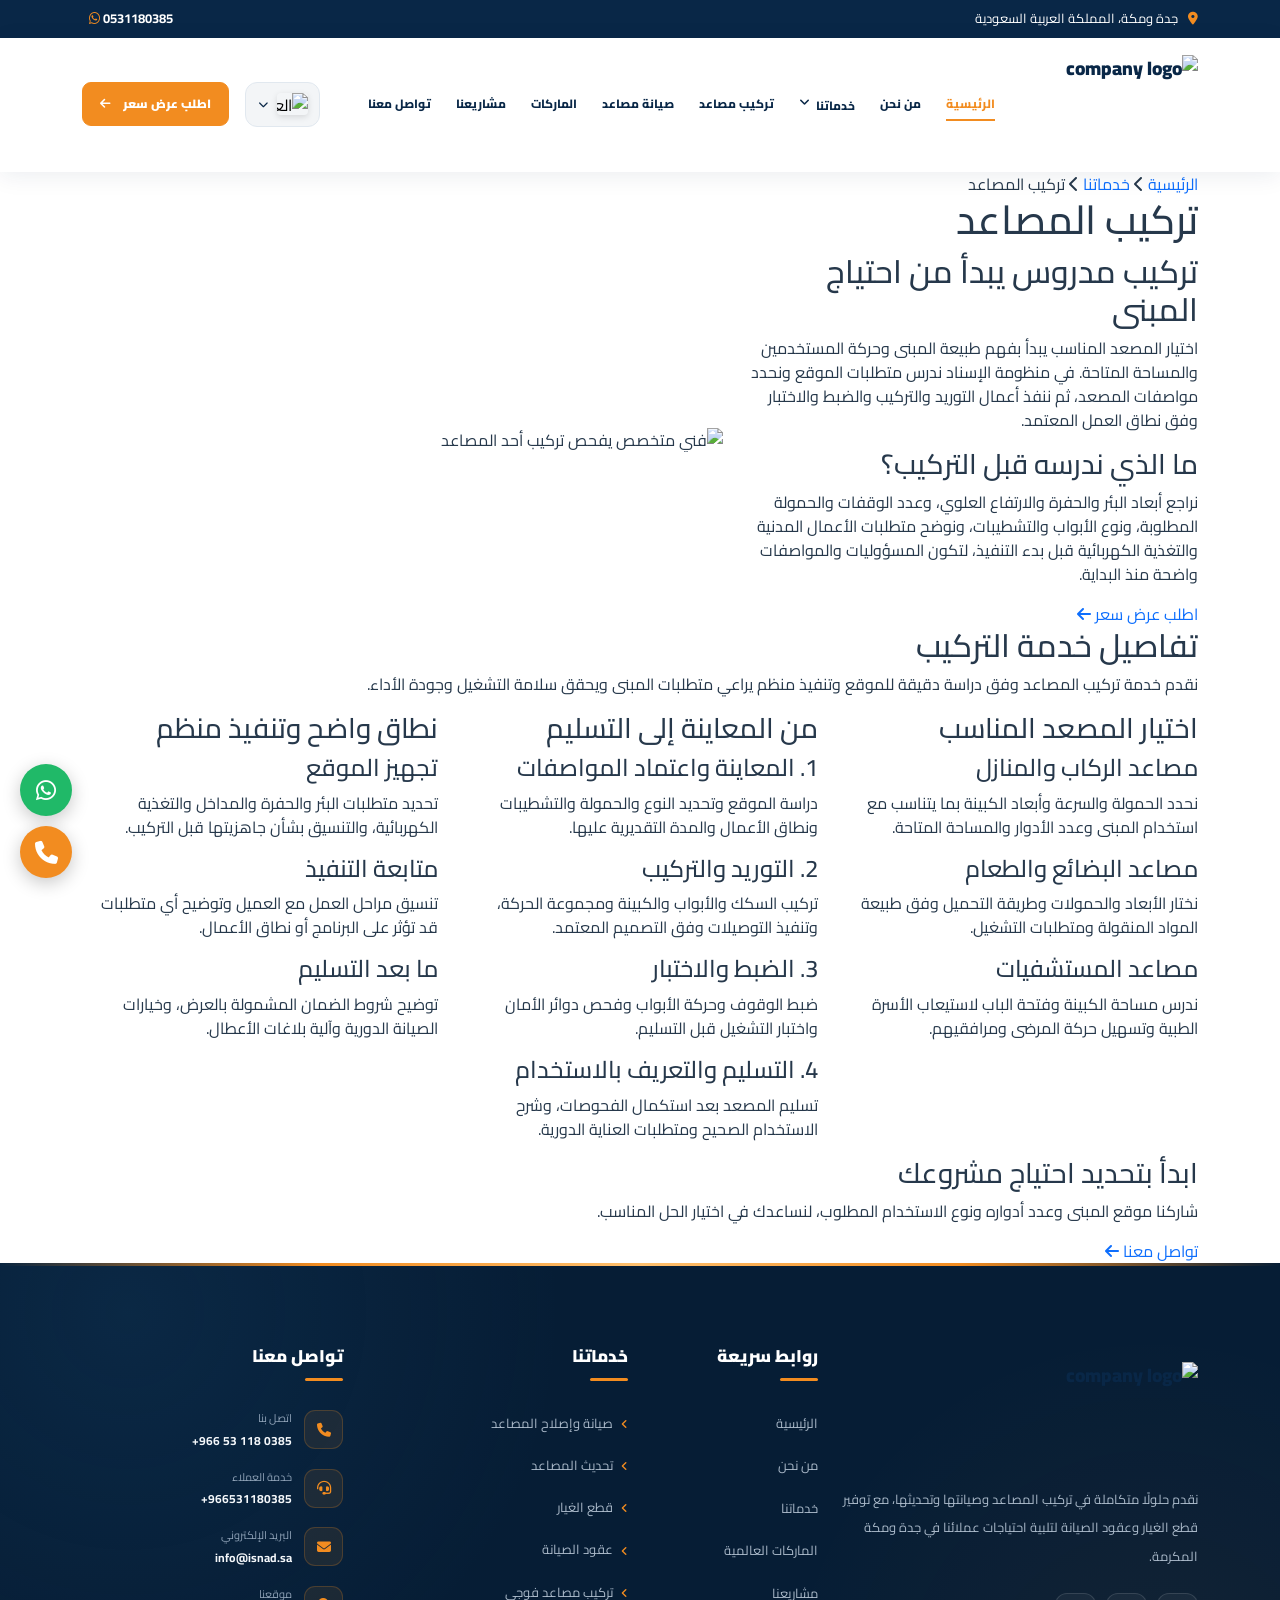
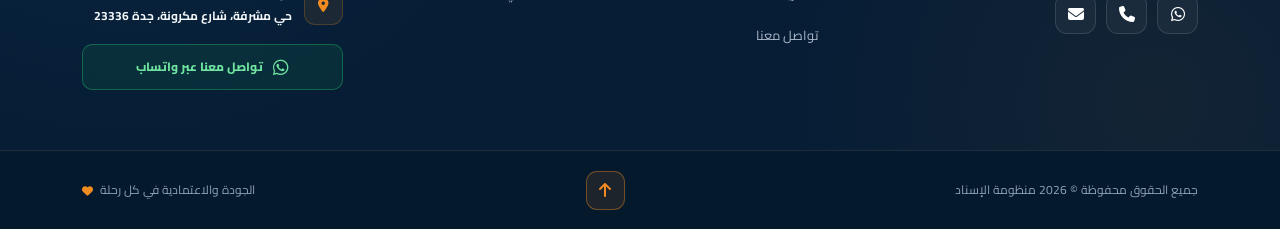
==== elevator-installation.html @ 5be8e65a "Add files via upload" ====
<!doctype html>
<html lang="ar" dir="rtl">
  <head>
    
<meta charset="UTF-8">
    <meta name="viewport" content="width=device-width, initial-scale=1.0">

    <link rel="canonical" href="https://example.com/">
    <link rel="preconnect" href="https://fonts.googleapis.com">
    <link rel="preconnect" href="https://fonts.gstatic.com" crossorigin>

    <link rel="stylesheet" href="css/bootstrap.min.css" />

    <link rel="stylesheet" href="css/all.min.css" />

    <link rel="preconnect" href="https://fonts.googleapis.com" />

    <link rel="preconnect" href="https://fonts.gstatic.com" crossorigin />

    <link
      href="https://fonts.googleapis.com/css2?family=Cairo:wght@200..1000&family=Playfair+Display:wght@400;500;600;700&display=swap"
      rel="stylesheet"
    />

    <link rel="stylesheet" href="https://unpkg.com/aos@2.3.4/dist/aos.css" />

    <link
      rel="stylesheet"
      href="https://cdn.jsdelivr.net/npm/swiper@11/swiper-bundle.min.css"
    />

    <link rel="stylesheet" href="css/index.css" />
    <link rel="stylesheet" href="css/installition.css" />
  </head>

  <body>



<div class="topbar">
    <div class="container d-flex justify-content-between align-items-center flex-wrap gap-2">
        <span>
            <i class="fa-solid fa-location-dot"></i>
            <span data-i18n="topbar.location"> جدة ومكة </span>،
            <span data-i18n="topbar.country">المملكة العربية السعودية</span>
        </span>

        <a href="https://wa.me/966531180385" class="top-contact" data-track="whatsapp">
            <i class="fa-brands fa-whatsapp"></i>
            <span dir="ltr">0531180385</span>
        </a>
    </div>
</div>



   <nav class="navbar navbar-expand-lg main-nav">
    <div class="container">

        <a class="navbar-brand brand-logo" href="index.html#home">
           <img src="images/logo.png" alt="company logo" height="100">
        </a>

        <button
            class="navbar-toggler"
            type="button"
            data-bs-toggle="collapse"
            data-bs-target="#mainMenu"
            aria-controls="mainMenu"
            aria-expanded="false"
            aria-label="فتح القائمة"
            data-i18n-aria-label="nav.openMenu">

            <i class="fa-solid fa-bars"></i>
        </button>

        <div class="collapse navbar-collapse" id="mainMenu">

            <ul class="navbar-nav mx-auto mb-3 mb-lg-0">

                <li class="nav-item">
                    <a class="nav-link active" href="index.html" data-i18n="nav.home">
                        الرئيسية
                    </a>
                </li>

                <li class="nav-item">
                    <a class="nav-link" href="index.html#about" data-i18n="nav.about">
                        من نحن
                    </a>
                </li>

                <li class="nav-item dropdown services-dropdown">
                    <a
                        class="nav-link dropdown-toggle"
                        href="index.html#services"
                        id="servicesDropdown"
                        role="button"
                        data-bs-toggle="dropdown"
                        aria-expanded="false"
                        data-i18n="nav.services">

                        خدماتنا
                    </a>

                    <ul class="dropdown-menu" aria-labelledby="servicesDropdown">

                        <li>
                            <a class="dropdown-item" href="elevator-maintenance.html">
                                <i class="fa-solid fa-screwdriver-wrench"></i>
                                <span data-i18n="nav.maintenance">صيانة المصاعد</span>
                            </a>
                        </li>

                        <li>
                            <a class="dropdown-item" href="isnad-modernization.html">
                                <i class="fa-solid fa-arrows-rotate"></i>
                                <span data-i18n="nav.modernization">تحديث المصاعد</span>
                            </a>
                        </li>

                        <li>
                            <a class="dropdown-item" href="spare-parts.html">
                                <i class="fa-solid fa-gears"></i>
                                <span data-i18n="nav.spareParts">قطع الغيار</span>
                            </a>
                        </li>

                        <li>
                            <a class="dropdown-item" href="maintenance-contracts.html">
                                <i class="fa-solid fa-file-contract"></i>
                                <span data-i18n="nav.contracts">عقود الصيانة</span>
                            </a>
                        </li>

                        <li>
                            <a class="dropdown-item" href="#installation">
                                <i class="fa-solid fa-elevator"></i>
                                <span data-i18n="nav.fuji">تركيب مصاعد</span>
                            </a>
                        </li>

                    </ul>
                </li>
   <li class="nav-item">
        <a class="nav-link" href="elevator-installation.html" data-i18n="nav.installation">
            تركيب مصاعد
        </a>
    </li>

    <li class="nav-item">
        <a class="nav-link" href="elevator-maintenance.html" data-i18n="nav.elevatorMaintenance">
            صيانة مصاعد
        </a>
    </li>
                <li class="nav-item">
                    <a class="nav-link" href="index.html#brands" data-i18n="nav.brands">
                        الماركات
                    </a>
                </li>

                <li class="nav-item">
                    <a class="nav-link" href="index.html#projects" data-i18n="nav.projects">
                        مشاريعنا
                    </a>
                </li>

                <li class="nav-item">
                    <a class="nav-link" href="index.html#contact" data-i18n="nav.contact">
                        تواصل معنا
                    </a>
                </li>

            </ul>

            <div class="isnad-language-switcher dropdown mx-3">
                <button
                    class="isnad-language-btn dropdown-toggle"
                    type="button"
                    id="isnadLanguageDropdown"
                    data-bs-toggle="dropdown"
                    aria-expanded="false"
                    aria-label="تغيير اللغة">

                    <img
                        class="isnad-current-flag"
                        src="https://flagcdn.com/w80/sa.png"
                        alt="العربية">

                    <i class="fas fa-chevron-down"></i>
                </button>

                <ul
                    class="dropdown-menu isnad-language-menu"
                    aria-labelledby="isnadLanguageDropdown">

                    <li>
                        <button
                            class="dropdown-item isnad-language-option active"
                            type="button"
                            data-lang="ar"
                            aria-label="العربية"
                            title="العربية">

                            <img
                                src="https://flagcdn.com/w80/sa.png"
                                alt="السعودية">

                            <i class="fas fa-check"></i>
                        </button>
                    </li>

                    <li>
                        <button
                            class="dropdown-item isnad-language-option"
                            type="button"
                            data-lang="en"
                            aria-label="English"
                            title="English">

                            <img
                                src="https://flagcdn.com/w80/us.png"
                                alt="United States">

                            <i class="fas fa-check"></i>
                        </button>
                    </li>

                </ul>
            </div>

            <a href="index.html#contact" class="btn btn-orange nav-cta">
                <span data-i18n="nav.quote">اطلب عرض سعر</span>
                <i class="fa-solid fa-arrow-left"></i>
            </a>

        </div>
    </div>
</nav>
 




<main class="isnad-installation-page" id="installation-page">

    <section class="isnad-installation-hero">
        <div class="container">

            <nav class="isnad-installation-breadcrumb" aria-label="Breadcrumb">
                <a href="index.html#home" data-i18n="installationPage.breadcrumb.home">الرئيسية</a>
                <i class="fa-solid fa-chevron-left"></i>
                <a href="index.html#services" data-i18n="installationPage.breadcrumb.services">خدماتنا</a>
                <i class="fa-solid fa-chevron-left"></i>
                <span data-i18n="installationPage.breadcrumb.current">تركيب المصاعد</span>
            </nav>

            <div class="isnad-installation-page-heading">
                <h1 data-i18n="installationPage.pageTitle">تركيب المصاعد</h1>
                <span></span>
            </div>

            <div class="row align-items-center g-4 isnad-installation-hero-row">

                <div class="col-lg-5">
                    <div class="isnad-installation-intro">
                        <h2>
                            <span data-i18n="installationPage.hero.titleStart">تركيب مدروس</span>
                            <span data-i18n="installationPage.hero.titleHighlight">يبدأ من احتياج المبنى</span>
                        </h2>

                        <p data-i18n="installationPage.hero.description">
                            اختيار المصعد المناسب يبدأ بفهم طبيعة المبنى وحركة
                            المستخدمين والمساحة المتاحة. في منظومة الإسناد ندرس
                            متطلبات الموقع ونحدد مواصفات المصعد، ثم ننفذ أعمال
                            التوريد والتركيب والضبط والاختبار وفق نطاق العمل المعتمد.
                        </p>

                        <div class="isnad-installation-intro-divider"></div>

                        <h3 data-i18n="installationPage.hero.studyTitle">
                            ما الذي ندرسه قبل التركيب؟
                        </h3>

                        <p data-i18n="installationPage.hero.studyDescription">
                            نراجع أبعاد البئر والحفرة والارتفاع العلوي، وعدد
                            الوقفات والحمولة المطلوبة، ونوع الأبواب والتشطيبات،
                            ونوضح متطلبات الأعمال المدنية والتغذية الكهربائية
                            قبل بدء التنفيذ، لتكون المسؤوليات والمواصفات واضحة
                            منذ البداية.
                        </p>

                        <a href="https://wa.me/966531180385?text=مرحباً،%20أرغب%20في%20الاستفسار%20عن%20خدمة%20تركيب%20المصاعد"
   target="_blank"
   rel="noopener noreferrer" class="isnad-installation-btn">
                            <span data-i18n="installationPage.hero.button">اطلب عرض سعر</span>
                            <i class="fa-solid fa-arrow-left"></i>
                        </a>
                    </div>
                </div>

                <div class="col-lg-7">
                    <div class="isnad-installation-image">
                        <img
                            src="images/install.jpg"
                            alt="فني متخصص يفحص تركيب أحد المصاعد"
                            data-i18n-alt="installationPage.hero.imageAlt">
                    </div>
                </div>

            </div>
        </div>
    </section>

    <section class="isnad-installation-details">
        <div class="container">

            <div class="isnad-installation-details-heading">
                <h2 data-i18n="installationPage.details.title">
                    تفاصيل خدمة التركيب
                </h2>

                <p data-i18n="installationPage.details.description">
                    نقدم خدمة تركيب المصاعد وفق دراسة دقيقة للموقع
                    وتنفيذ منظم يراعي متطلبات المبنى ويحقق سلامة التشغيل وجودة الأداء.
                </p>
            </div>

            <div class="row g-3 g-lg-4 isnad-installation-details-row">

                <div class="col-lg-4">
                    <article class="isnad-installation-detail-card">
                        <h3 data-i18n="installationPage.details.types.title">
                            اختيار المصعد المناسب
                        </h3>

                        <span class="isnad-installation-card-line"></span>

                        <div class="isnad-installation-detail-item">
                            <h4 data-i18n="installationPage.details.types.passengerTitle">
                                مصاعد الركاب والمنازل
                            </h4>

                            <p data-i18n="installationPage.details.types.passengerDescription">
                                نحدد الحمولة والسرعة وأبعاد الكبينة بما يتناسب
                                مع استخدام المبنى وعدد الأدوار والمساحة المتاحة.
                            </p>
                        </div>

                        <div class="isnad-installation-detail-item">
                            <h4 data-i18n="installationPage.details.types.freightTitle">
                                مصاعد البضائع والطعام
                            </h4>

                            <p data-i18n="installationPage.details.types.freightDescription">
                                نختار الأبعاد والحمولات وطريقة التحميل
                                وفق طبيعة المواد المنقولة ومتطلبات التشغيل.
                            </p>
                        </div>

                        <div class="isnad-installation-detail-item">
                            <h4 data-i18n="installationPage.details.types.hospitalTitle">
                                مصاعد المستشفيات
                            </h4>

                            <p data-i18n="installationPage.details.types.hospitalDescription">
                                ندرس مساحة الكبينة وفتحة الباب لاستيعاب
                                الأسرة الطبية وتسهيل حركة المرضى ومرافقيهم.
                            </p>
                        </div>
                    </article>
                </div>

                <div class="col-lg-4">
                    <article class="isnad-installation-detail-card">
                        <h3 data-i18n="installationPage.details.process.title">
                            من المعاينة إلى التسليم
                        </h3>

                        <span class="isnad-installation-card-line"></span>

                        <div class="isnad-installation-detail-item">
                            <h4 data-i18n="installationPage.details.process.step1Title">
                                1. المعاينة واعتماد المواصفات
                            </h4>

                            <p data-i18n="installationPage.details.process.step1Description">
                                دراسة الموقع وتحديد النوع والحمولة والتشطيبات
                                ونطاق الأعمال والمدة التقديرية عليها.
                            </p>
                        </div>

                        <div class="isnad-installation-detail-item">
                            <h4 data-i18n="installationPage.details.process.step2Title">
                                2. التوريد والتركيب
                            </h4>

                            <p data-i18n="installationPage.details.process.step2Description">
                                تركيب السكك والأبواب والكبينة ومجموعة الحركة،
                                وتنفيذ التوصيلات وفق التصميم المعتمد.
                            </p>
                        </div>

                        <div class="isnad-installation-detail-item">
                            <h4 data-i18n="installationPage.details.process.step3Title">
                                3. الضبط والاختبار
                            </h4>

                            <p data-i18n="installationPage.details.process.step3Description">
                                ضبط الوقوف وحركة الأبواب وفحص دوائر الأمان
                                واختبار التشغيل قبل التسليم.
                            </p>
                        </div>

                        <div class="isnad-installation-detail-item">
                            <h4 data-i18n="installationPage.details.process.step4Title">
                                4. التسليم والتعريف بالاستخدام
                            </h4>

                            <p data-i18n="installationPage.details.process.step4Description">
                                تسليم المصعد بعد استكمال الفحوصات،
                                وشرح الاستخدام الصحيح ومتطلبات العناية الدورية.
                            </p>
                        </div>
                    </article>
                </div>

                <div class="col-lg-4">
                    <article class="isnad-installation-detail-card">
                        <h3 data-i18n="installationPage.details.execution.title">
                            نطاق واضح وتنفيذ منظم
                        </h3>

                        <span class="isnad-installation-card-line"></span>

                        <div class="isnad-installation-detail-item">
                            <h4 data-i18n="installationPage.details.execution.preparationTitle">
                                تجهيز الموقع
                            </h4>

                            <p data-i18n="installationPage.details.execution.preparationDescription">
                                تحديد متطلبات البئر والحفرة والمداخل والتغذية
                                الكهربائية، والتنسيق بشأن جاهزيتها قبل التركيب.
                            </p>
                        </div>

                        <div class="isnad-installation-detail-item">
                            <h4 data-i18n="installationPage.details.execution.followupTitle">
                                متابعة التنفيذ
                            </h4>

                            <p data-i18n="installationPage.details.execution.followupDescription">
                                تنسيق مراحل العمل مع العميل وتوضيح
                                أي متطلبات قد تؤثر على البرنامج أو نطاق الأعمال.
                            </p>
                        </div>

                        <div class="isnad-installation-detail-item">
                            <h4 data-i18n="installationPage.details.execution.afterTitle">
                                ما بعد التسليم
                            </h4>

                            <p data-i18n="installationPage.details.execution.afterDescription">
                                توضيح شروط الضمان المشمولة بالعرض،
                                وخيارات الصيانة الدورية وآلية بلاغات الأعطال.
                            </p>
                        </div>
                    </article>
                </div>

            </div>

            <div class="isnad-installation-cta">
                <h3 data-i18n="installationPage.cta.title">
                    ابدأ بتحديد احتياج مشروعك
                </h3>

                <p data-i18n="installationPage.cta.description">
                    شاركنا موقع المبنى وعدد أدواره ونوع الاستخدام المطلوب،
                    لنساعدك في اختيار الحل المناسب.
                </p>

                <a href="https://wa.me/966531180385?text=مرحباً،%20أرغب%20في%20الاستفسار%20عن%20خدمة%20تركيب%20المصاعد"
   target="_blank"
   rel="noopener noreferrer" class="isnad-installation-btn">
                    <span data-i18n="installationPage.cta.button">تواصل معنا</span>
                    <i class="fa-solid fa-arrow-left"></i>
                </a>
            </div>

        </div>
    </section>

</main>
<footer class="isnad-footer">
    <div class="isnad-footer-main">
        <div class="container">
            <div class="row g-4">

                <div class="col-lg-4 col-md-6">
                    <div class="isnad-footer-brand">
                        <a href="index.html#home" class="isnad-footer-logo">
                           <a class="navbar-brand brand-logo" href="index.html#home">
           <img src="images/logo.png" alt="company logo" height="100">
        </a>

                        </a>

                        <p class="isnad-footer-about" data-i18n="footer.brand.description">
                            نقدم حلولًا متكاملة في تركيب المصاعد وصيانتها وتحديثها،
                            مع توفير قطع الغيار وعقود الصيانة لتلبية احتياجات
                            عملائنا في جدة ومكة المكرمة.
                        </p>

                        <div class="isnad-footer-social">
                            <a href="https://wa.me/966531180385"
                                target="_blank"
                                rel="noopener noreferrer"
                                aria-label="واتساب"
                                data-i18n-aria-label="footer.social.whatsapp">
                                <i class="fa-brands fa-whatsapp"></i>
                            </a>

                            <a href="tel:+966531180385"
                                aria-label="اتصل بنا"
                                data-i18n-aria-label="footer.social.phone">
                                <i class="fa-solid fa-phone"></i>
                            </a>

                            <a href="mailto:info@isnad.sa"
                                aria-label="البريد الإلكتروني"
                                data-i18n-aria-label="footer.social.email">
                                <i class="fa-solid fa-envelope"></i>
                            </a>
                        </div>
                    </div>
                </div>

                <div class="col-lg-2 col-md-6">
                    <div class="isnad-footer-column">
                        <h3 data-i18n="footer.quickLinks.title">روابط سريعة</h3>

                        <ul class="isnad-footer-links">
                            <li>
                                <a href="index.html" data-i18n="footer.quickLinks.home">الرئيسية</a>
                            </li>
                            <li>
                                <a href="index.html#about" data-i18n="footer.quickLinks.about">من نحن</a>
                            </li>
                            <li>
                                <a href="index.html#services" data-i18n="footer.quickLinks.services">خدماتنا</a>
                            </li>
                            <li>
                                <a href="index.html#brands" data-i18n="footer.quickLinks.brands">الماركات العالمية</a>
                            </li>
                            <li>
                                <a href="index.html#projects" data-i18n="footer.quickLinks.projects">مشاريعنا</a>
                            </li>
                            <li>
                                <a href="index.html#contact" data-i18n="footer.quickLinks.contact">تواصل معنا</a>
                            </li>
                        </ul>
                    </div>
                </div>

                <div class="col-lg-3 col-md-6">
                    <div class="isnad-footer-column">
                        <h3 data-i18n="footer.services.title">خدماتنا</h3>

                        <ul class="isnad-footer-links">
                            <li>
                                <a href="elevator-maintenance.html">
                                    <i class="fa-solid fa-angle-left"></i>
                                    <span data-i18n="footer.services.maintenance">
                                        صيانة وإصلاح المصاعد
                                    </span>
                                </a>
                            </li>

                            <li>
                                <a href="isnad-modernization.html">
                                    <i class="fa-solid fa-angle-left"></i>
                                    <span data-i18n="footer.services.modernization">
                                        تحديث المصاعد
                                    </span>
                                </a>
                            </li>

                            <li>
                                <a href="spare-parts.html">
                                    <i class="fa-solid fa-angle-left"></i>
                                    <span data-i18n="footer.services.spareParts">
                                        قطع الغيار
                                    </span>
                                </a>
                            </li>

                            <li>
                                <a href="maintenance-contracts.html">
                                    <i class="fa-solid fa-angle-left"></i>
                                    <span data-i18n="footer.services.contracts">
                                        عقود الصيانة
                                    </span>
                                </a>
                            </li>

                            <li>
                                <a href="installation.html">
                                    <i class="fa-solid fa-angle-left"></i>
                                    <span data-i18n="footer.services.fuji">
                                        تركيب مصاعد  
                                    </span>
                                </a>
                            </li>
                        </ul>
                    </div>
                </div>

                <div class="col-lg-3 col-md-6">
                    <div class="isnad-footer-column isnad-footer-contact">
                        <h3 data-i18n="footer.contact.title">تواصل معنا</h3>

                        <a href="tel:+966531180385" class="isnad-footer-contact-item">
                            <span class="isnad-footer-contact-icon">
                                <i class="fa-solid fa-phone"></i>
                            </span>
                            <span>
                                <small data-i18n="footer.contact.call">اتصل بنا</small>
                                <strong dir="ltr">+966 53 118 0385</strong>
                            </span>
                        </a>

                        <a href="tel:+966531180385" class="isnad-footer-contact-item">
                            <span class="isnad-footer-contact-icon">
                                <i class="fa-solid fa-headset"></i>
                            </span>
                            <span>
                                <small data-i18n="footer.contact.support">خدمة العملاء</small>
                                <strong dir="ltr">+966531180385</strong>
                            </span>
                        </a>

                        <a href="mailto:info@isnad.sa" class="isnad-footer-contact-item">
                            <span class="isnad-footer-contact-icon">
                                <i class="fa-solid fa-envelope"></i>
                            </span>
                            <span>
                                <small data-i18n="footer.contact.email">البريد الإلكتروني</small>
                                <strong>info@isnad.sa</strong>
                            </span>
                        </a>

                        <div class="isnad-footer-contact-item">
                            <span class="isnad-footer-contact-icon">
                                <i class="fa-solid fa-location-dot"></i>
                            </span>
                            <span>
                                <small data-i18n="footer.contact.location">موقعنا</small>
                                <strong data-i18n="footer.contact.address">
                                    حي مشرفة، شارع مكرونة، جدة 23336
                                </strong>
                            </span>
                        </div>

                        <a href="https://wa.me/966531180385"
                            target="_blank"
                            rel="noopener noreferrer"
                            class="isnad-footer-whatsapp">
                            <i class="fa-brands fa-whatsapp"></i>
                            <span data-i18n="footer.contact.whatsapp">
                                تواصل معنا عبر واتساب
                            </span>
                        </a>
                    </div>
                </div>

            </div>
        </div>
    </div>

    <div class="isnad-footer-bottom">
        <div class="container">
            <div class="isnad-footer-bottom-inner">
                <p>
                    <span data-i18n="footer.bottom.copyright">جميع الحقوق محفوظة ©</span>
                    <span id="isnadFooterYear"></span>
                    <span data-i18n="footer.bottom.brand">منظومة الإسناد</span>
                </p>

                <a href="index.html#home"
                    class="isnad-footer-top"
                    aria-label="العودة للأعلى"
                    data-i18n-aria-label="footer.bottom.backToTop">
                    <i class="fa-solid fa-arrow-up"></i>
                </a>

                <p class="isnad-footer-made">
                    <span data-i18n="footer.bottom.tagline">
                        الجودة والاعتمادية في كل رحلة
                    </span>
                    <i class="fa-solid fa-heart"></i>
                </p>
            </div>
        </div>
    </div>
</footer>


<div class="floating-contact">
    <a class="floating-whatsapp"
        href="https://wa.me/966531180385"
        aria-label="تواصل عبر واتساب"
        data-i18n-aria-label="footer.floating.whatsapp"
        data-track="whatsapp">
        <i class="fa-brands fa-whatsapp"></i>
    </a>

    <a class="floating-phone"
        href="tel:+966531180385"
        aria-label="اتصل بنا"
        data-i18n-aria-label="footer.floating.phone"
        data-track="phone">
        <i class="fa-solid fa-phone"></i>
    </a>
</div>

    <script src="js/bootstrap.bundle.min.js"></script>

    <script src="https://unpkg.com/aos@2.3.4/dist/aos.js"></script>

    <script src="https://cdn.jsdelivr.net/npm/swiper@11/swiper-bundle.min.js"></script>

    <script src="js/index.js"></script>
    <script src="js/language.js"></script>
    <script src="js/translation.js"></script>
  </body>
</html>
---- css/index.css ----
:root {
  --navy: #092747;
  --orange: #F28C20;
  --white: #ffffff;
  --gray: #f3f5f7;
  --text: #26384b;
 --red: #c92125;
    --green: #087344;
    --line: #e1e8ef;
}
* {
  box-sizing: border-box;
}

html {
  scroll-behavior: smooth;
  scroll-padding-top: 90px;
}

body {
  margin: 0;
  font-family: "Cairo", sans-serif;
  color: var(--text);
  background: var(--white);
}

a {
  text-decoration: none;
}

.topbar {
  background: var(--navy);
  color: var(--white);
  padding: 9px 0;
  font-size: 13px;
}

.topbar i {
  color: var(--orange);
  margin-left: 7px;
}

.top-contact {
  color: var(--white);
  font-weight: 700;
  direction: ltr;
}

.main-nav {
  background: rgba(255, 255, 255, 0.97);
  box-shadow: 0 4px 22px rgba(9, 39, 71, 0.08);
  position: sticky;
  top: 0;
  z-index: 1000;
  padding: 13px 0;
}

.brand-logo {
  display: flex;
  align-items: center;
  gap: 12px;
  color: var(--navy);
  font-size: 20px;
  font-weight: 800;
  line-height: 1.35;
}

.brand-logo small {
  display: block;
  font-family: Arial, sans-serif;
  font-size: 11px;
  font-weight: 600;
  direction: ltr;
}

.logo-icon {
  display: grid;
  place-items: center;
  width: 43px;
  height: 43px;
  border-radius: 12px;
  background: var(--navy);
  color: var(--orange);
  font-size: 22px;
}

.navbar-nav {
  gap: 8px;
  align-items: center;
}

.nav-link {
  color: var(--navy);
  font-size: 13px;
  font-weight: 700;
  padding: 12px !important;
}

.nav-link:hover,
.nav-link.active {
  color: var(--orange);
}

.navbar-toggler {
  color: var(--navy);
  border: 1px solid #dbe2e9;
  padding: 8px 12px;
}

.btn-orange {
  background: var(--orange);
  border: 1px solid var(--orange);
  color: var(--white);
  border-radius: 9px;
  padding: 12px 22px;
  font-weight: 800;
  transition: background 0.25s ease, transform 0.25s ease;
}

.btn-orange:hover {
  background: #dc7610;
  border-color: #dc7610;
  color: var(--white);
  transform: translateY(-2px);
}

.nav-cta {
  font-size: 13px;
}

.hero {
  position: relative;
  isolation: isolate;
  overflow: hidden;
  background: var(--navy);
  color: var(--white);
}

.hero-image,
.hero-overlay {
  position: absolute;
  inset: 0;
  z-index: -1;
}

.hero-image {
  background-image: url("../images/about.png");
  background-position: center left;
  background-size: cover;
  transform: scale(1.01);
}


.hero-overlay {
    background: linear-gradient(
        90deg,
        rgba(9, 39, 71, 0.05) 0%,
        rgba(9, 39, 71, 0.68) 36%,
        rgba(9, 39, 71, 0.92) 61%,
        rgba(9, 39, 71, 0.98) 100%
    );
}

.lang-en .hero-overlay {
    background: linear-gradient(
        -90deg,
        rgba(9, 39, 71, 0.05) 0%,
        rgba(9, 39, 71, 0.68) 36%,
        rgba(9, 39, 71, 0.92) 61%,
        rgba(9, 39, 71, 0.98) 100%
    );
}


.min-vh-hero {
  min-height: 100vh;
}

.hero-content {
  padding: 80px 0;
  max-width: 650px;
}

.hero-kicker {
  display: inline-flex;
  align-items: center;
  gap: 9px;
  color: #ffad4c;
  font-weight: 800;
  font-size: 15px;
  margin-bottom: 18px;
}

.hero h1 {
  font-size: clamp(32px, 4vw, 50px);
  font-weight: 800;
  line-height: 1.45;
  margin-bottom: 42px;
  text-shadow: 0 2px 12px rgba(0, 0, 0, 0.15);
}

.hero h1 span {
   color: var(--orange);
}


.hero h1 [data-i18n="hero.title"] {
    color: inherit;
}

.hero h1 [data-i18n="hero.titleHighlight"] {
    color: var(--orange);
}



.hero-actions {
  display: flex;
  flex-wrap: wrap;
  gap: 12px;
  margin-bottom: 47px;
}

.hero-actions .btn {
  display: inline-flex;
  align-items: center;
  justify-content: center;
  gap: 10px;
  font-size: 14px;
}

.hero-features {
    display: grid;
    grid-template-columns: repeat(4, minmax(0, 1fr));
    gap: 18px;
    margin-top: 30px;
}

.hero-features > span {
    display: flex;
    flex-direction: column;
    align-items: center;
    justify-content: center;
    gap: 12px;
    text-align: center;
    padding: 20px 12px;
     border-radius: 16px;
     color: #fff;
    font-size: 14px;
    font-weight: 600;
    transition: all 0.3s ease;
}

.hero-features > span > i {
    font-size: 28px;
    color: var(--primary);
    transition: transform 0.3s ease;
}

.hero-features > span:hover {
    background: rgba(255, 255, 255, 0.15);
    transform: translateY(-5px);
}

.hero-features > span:hover > i {
    transform: scale(1.15);
}

@media (max-width: 767px) {
    .hero-features {
        grid-template-columns: repeat(2, minmax(0, 1fr));
        gap: 12px;
    }

    .hero-features > span {
        padding: 16px 8px;
        font-size: 13px;
    }

    .hero-features > span > i {
        font-size: 24px;
    }
}
.hero-bottom-line {
  height: 4px;
  background: linear-gradient(90deg, transparent, var(--orange), transparent);
}

.brands-section {
  overflow: hidden;
   padding: 26px 0 18px;
}

.brands-heading {
  color: var(--navy);
  text-align: center;
  font-size: 14px;
  font-weight: 800;
  margin-bottom: 34px;
}

.brands-marquee {
  width: 100%;
  overflow: hidden;
  position: relative;
  mask-image: linear-gradient(90deg, transparent, #000 6%, #000 94%, transparent);
}

.brands-track {
  display: flex;
  width: max-content;
  animation: brand-scroll 38s linear infinite;
}

.brands-group {
  display: flex;
  align-items: center;
  flex-shrink: 0;
}

.brands-group span {
  color: var(--navy);
  font-family: Arial, sans-serif;
  font-size: 17px;
  font-weight: 800;
  white-space: nowrap;
  padding: 12px 30px;
  border-right: 1px solid #cbd4de;
}

.brands-marquee:hover .brands-track {
  animation-play-state: paused;
}

@keyframes brand-scroll {
  from {
    transform: translateX(0);
  }
  to {
    transform: translateX(-50%);
  }
}

.brands-note {
  margin: 15px 0 0;
  text-align: center;
  font-size: 11px;
  color: #69798a;
}

.floating-contact {
  position: fixed;
  bottom: 22px;
  left: 20px;
  z-index: 1100;
  display: flex;
  flex-direction: column;
  gap: 10px;
}

.floating-contact a {
  width: 52px;
  height: 52px;
  display: grid;
  place-items: center;
  border-radius: 50%;
  color: var(--white);
  font-size: 23px;
  box-shadow: 0 5px 18px rgba(0, 0, 0, 0.22);
  transition: transform 0.2s ease;
}

.floating-contact a:hover {
  transform: scale(1.08);
}

.floating-whatsapp {
  background: #20b968;
}

.floating-phone {
  background: var(--orange);
}

@media (max-width: 991.98px) {
  .main-nav .navbar-collapse {
    padding-top: 15px;
  }

  .navbar-nav {
    align-items: stretch;
  }

  .nav-cta {
    display: inline-block;
    text-align: center;
  }

  .hero-image {
    background-position: 35% center;
  }

  .hero-overlay {
    background: linear-gradient(
      90deg,
      rgba(9, 39, 71, 0.28) 0%,
      rgba(9, 39, 71, 0.66) 48%,
      rgba(9, 39, 71, 0.78) 100%
    );
  }

  .min-vh-hero {
    min-height: 610px;
  }

  .hero-content {
    padding: 70px 0;
  }
}

@media (max-width: 575.98px) {
  .topbar {
    font-size: 11px;
  }

  .brand-logo {
    font-size: 17px;
  }

  .logo-icon {
    width: 38px;
    height: 38px;
  }

  .hero-image {
    background-position: 35% center;
  }

  .hero-overlay {
    background: rgba(9, 39, 71, 0.69);
  }

  .min-vh-hero {
    min-height: 620px;
  }

  .hero-content {
    padding: 58px 0;
  }

  .hero h1 {
    font-size: 32px;
  }

  .hero h2 {
    font-size: 24px;
  }

  .hero-question {
    font-size: 15px;
  }

  .hero-description {
    font-size: 13px;
  }

  .hero-actions {
    flex-direction: column;
  }

  .hero-actions .btn {
    width: 100%;
  }

  .hero-features {
    gap: 12px;
    font-size: 11px;
  }

  .brands-group span {
    font-size: 15px;
    padding: 12px 22px;
  }

  .quote-form {
    padding: 20px;
  }

  .floating-contact {
    bottom: 15px;
    left: 12px;
  }

  .floating-contact a {
    width: 47px;
    height: 47px;
  }
}

@media (prefers-reduced-motion: reduce) {
  html {
    scroll-behavior: auto;
  }

  .brands-track {
    animation: none;
  }

  *,
  *::before,
  *::after {
    transition-duration: 0.01ms !important;
  }
}

 .main-nav {
    position: sticky;
    top: 0;
    z-index: 1000;
    padding: 12px 0;
    background: rgba(255, 255, 255, 0.97);
    box-shadow: 0 4px 22px rgba(9, 39, 71, 0.08);
    backdrop-filter: blur(14px);
    -webkit-backdrop-filter: blur(14px);
}

.brand-logo {
    display: flex;
    align-items: center;
    gap: 12px;
    margin: 0;
    color: var(--navy);
    font-size: 19px;
    font-weight: 900;
    line-height: 1.4;
    white-space: nowrap;
}

.brand-logo:hover {
    color: var(--navy);
}

.brand-logo small {
    display: block;
    margin-top: 2px;
    font-family: Arial, sans-serif;
    font-size: 10px;
    font-weight: 600;
    direction: ltr;
    text-align: right;
    color: #758394;
}

.logo-icon {
    display: grid;
    place-items: center;
    width: 46px;
    height: 46px;
    flex-shrink: 0;
    border-radius: 13px;
    background: var(--navy);
    color: var(--orange);
    font-size: 22px;
    transition: background 0.3s ease, transform 0.3s ease;
}

.brand-logo:hover .logo-icon {
    background: #123c64;
    transform: translateY(-2px);
}

.main-nav .navbar-collapse {
    align-items: center;
}

.main-nav .navbar-nav {
    align-items: center;
    gap: 3px;
}

.main-nav .nav-item {
    position: relative;
}

.main-nav .nav-link {
    position: relative;
    padding: 12px 11px !important;
    color: var(--navy);
    font-size: 12px;
    font-weight: 800;
    white-space: nowrap;
    transition: color 0.25s ease;
}

.main-nav .nav-link::after {
    position: absolute;
    right: 11px;
    bottom: 4px;
    left: 11px;
    height: 2px;
    border: 0;
    background: var(--orange);
    content: "";
    transform: scaleX(0);
    transform-origin: right;
    transition: transform 0.25s ease;
}

.main-nav .nav-link:hover,
.main-nav .nav-link.active,
.main-nav .nav-link.show {
    color: var(--orange);
}

.main-nav .nav-link:hover::after,
.main-nav .nav-link.active::after {
    transform: scaleX(1);
}

.main-nav .dropdown-toggle::after {
    position: static;
    display: inline-block;
    width: auto;
    height: auto;
    margin-right: 6px;
    margin-left: 0;
    border: 0;
    background: transparent;
    content: "\f107";
    font-family: "Font Awesome 6 Free";
    font-weight: 900;
    transform: none;
}

.main-nav .dropdown-menu {
    min-width: 245px;
    margin-top: 12px;
    padding: 10px;
    border: 1px solid rgba(9, 39, 71, 0.08);
    border-radius: 14px;
    background: var(--white);
    box-shadow: 0 18px 45px rgba(9, 39, 71, 0.14);
    animation: isnadDropdownIn 0.22s ease both;
}

.main-nav .dropdown-item {
    display: flex;
    align-items: center;
    gap: 12px;
    padding: 12px 13px;
    border-radius: 9px;
    color: var(--text);
    font-size: 13px;
    font-weight: 700;
    text-align: right;
    transition: background 0.25s ease, color 0.25s ease, padding 0.25s ease;
}

.main-nav .dropdown-item i {
    display: grid;
    place-items: center;
    width: 31px;
    height: 31px;
    flex-shrink: 0;
    border-radius: 9px;
    background: rgba(9, 39, 71, 0.06);
    color: var(--orange);
    transition: background 0.25s ease, color 0.25s ease;
}

.main-nav .dropdown-item:hover,
.main-nav .dropdown-item:focus {
    padding-right: 17px;
    background: rgba(242, 140, 32, 0.09);
    color: var(--navy);
}

.main-nav .dropdown-item:hover i,
.main-nav .dropdown-item:focus i {
    background: var(--orange);
    color: var(--white);
}

.btn-orange {
    display: inline-flex;
    align-items: center;
    justify-content: center;
    gap: 12px;
    border: 1px solid var(--orange);
    border-radius: 9px;
    padding: 12px 17px;
    background: var(--orange);
    color: var(--white);
    font-size: 12px;
    font-weight: 900;
    white-space: nowrap;
    transition: background 0.25s ease, transform 0.25s ease;
}

.btn-orange:hover {
    transform: translateY(-2px);
    border-color: #dc7610;
    background: #dc7610;
    color: var(--white);
}

.nav-cta i {
    transition: transform 0.25s ease;
}

.nav-cta:hover i {
    transform: translateX(-3px);
}

.main-nav .navbar-toggler {
    display: none;
    place-items: center;
    width: 44px;
    height: 42px;
    border: 1px solid #dbe2e9;
    border-radius: 10px;
    color: var(--navy);
    font-size: 20px;
    box-shadow: none;
    
}

.main-nav .navbar-toggler:focus {
    box-shadow: 0 0 0 3px rgba(242, 140, 32, 0.18);
}

@keyframes isnadDropdownIn {
    from {
        opacity: 0;
        transform: translateY(7px);
    }

    to {
        opacity: 1;
        transform: translateY(0);
    }
}


@media (min-width: 992px) {
    .main-nav .services-dropdown > .dropdown-menu {
        display: block;
        visibility: hidden;
        opacity: 0;
        pointer-events: none;
        transform: translateY(8px);
        transition:
            opacity 0.25s ease,
            transform 0.25s ease,
            visibility 0.25s ease;
    }

    .main-nav .services-dropdown:hover > .dropdown-menu,
    .main-nav .services-dropdown:focus-within > .dropdown-menu,
    .main-nav .services-dropdown > .dropdown-menu.show {
        visibility: visible;
        opacity: 1;
        pointer-events: auto;
        transform: translateY(0);
    }

    .main-nav .isnad-language-switcher > .isnad-language-menu {
        display: none;
        visibility: visible;
        opacity: 1;
        pointer-events: auto;
        transform: none;
    }

    .main-nav .isnad-language-switcher > .isnad-language-menu.show {
        display: block;
    }
}


@media (max-width: 1199.98px) and (min-width: 992px) {
    .brand-logo {
        gap: 8px;
        font-size: 16px;
    }

    .logo-icon {
        width: 40px;
        height: 40px;
        font-size: 19px;
    }

    .main-nav .navbar-nav {
        gap: 0;
    }

    .main-nav .nav-link {
        padding-right: 7px !important;
        padding-left: 7px !important;
        font-size: 11px;
    }

    .main-nav .nav-link::after {
        right: 7px;
        left: 7px;
    }

    .nav-cta {
        gap: 7px;
        padding: 11px 10px;
        font-size: 11px;
    }
}

@media (max-width: 991.98px) {
    .main-nav {
        padding: 10px 0;
    }

    .main-nav .navbar-collapse {
        padding-top: 18px;
    }

    .main-nav .navbar-nav {
        align-items: stretch;
        gap: 3px;
        margin-bottom: 15px !important;
    }

    .main-nav .nav-link {
        padding: 12px 14px !important;
        border-radius: 8px;
        font-size: 13px;
    }

    .main-nav .nav-link::after {
        display: none;
    }
.main-nav .navbar-toggler {
    display: grid;
 
    
}
    .main-nav .nav-link:hover,
    .main-nav .nav-link.active {
        background: rgba(242, 140, 32, 0.08);
    }

    .main-nav .dropdown-menu {
        margin: 3px 0 10px;
        padding: 8px;
        border: 1px solid var(--line);
        border-radius: 12px;
        background: #f8fafc;
        box-shadow: none;
        animation: none;
    }

    .main-nav .dropdown-item {
        padding: 12px;
    }

    .main-nav .nav-cta {
        display: flex;
        width: 100%;
        min-height: 46px;
    }
}

@media (max-width: 575.98px) {
    .brand-logo {
        gap: 9px;
        font-size: 16px;
    }

    .brand-logo small {
        font-size: 9px;
    }

    .logo-icon {
        width: 41px;
        height: 41px;
        border-radius: 11px;
        font-size: 19px;
    }

    .main-nav .container {
        padding-right: 15px;
        padding-left: 15px;
    }
}

@media (prefers-reduced-motion: reduce) {
    .main-nav *,
    .main-nav *::before,
    .main-nav *::after {
        animation-duration: 0.01ms !important;
        transition-duration: 0.01ms !important;
    }
}


.services-section {
    padding: 75px 0 65px;
    background: #fff;
    color: var(--text);
    font-family: "Cairo", sans-serif;
    overflow: hidden;
}

.services-heading {
    max-width: 760px;
    margin: 0 auto 38px;
}

.section-label {
    display: inline-flex;
    align-items: center;
    justify-content: center;
    gap: 9px;
    margin-bottom: 13px;
    color: var(--orange);
    font-size: 14px;
    font-weight: 800;
}

.section-label i {
    font-size: 17px;
}

.services-heading h2 {
    margin-bottom: 12px;
    color: var(--navy);
    font-size: clamp(24px, 3vw, 35px);
    font-weight: 900;
    line-height: 1.7;
}

.services-heading p {
    margin: 0;
    color: #737d87;
    font-size: 14px;
    line-height: 2;
}

.services-row {
    align-items: stretch;
}

.service-card {
    position: relative;
    display: flex;
    height: 100%;
    flex-direction: column;
    overflow: hidden;
    border: 1px solid #edf0f3;
    border-radius: 11px;
    background: #fff;
    box-shadow: 0 5px 20px rgba(9, 39, 71, 0.035);
    transition: transform 0.3s ease, box-shadow 0.3s ease;
}

.service-card:hover {
    transform: translateY(-5px);
    box-shadow: 0 14px 32px rgba(9, 39, 71, 0.12);
}

.service-image {
    position: relative;
    height: 205px;
    flex-shrink: 0;
    overflow: hidden;
    background: var(--gray);
}

.service-image img {
    display: block;
    width: 100%;
    height: 100%;
    object-fit: cover;
    transition: transform 0.55s ease;
}

.service-card:hover .service-image img {
    transform: scale(1.06);
}

.service-number {
    position: absolute;
    top: 10px;
    right: 10px;
    display: grid;
    width: 32px;
    height: 32px;
    place-items: center;
    border: 1px solid rgba(255, 255, 255, 0.65);
    border-radius: 50%;
    background: rgba(9, 39, 71, 0.82);
    color: #fff;
    font-size: 11px;
    font-weight: 800;
}

.service-content {
    position: relative;
    display: flex;
    flex: 1;
    flex-direction: column;
    align-items: center;
    padding: 0 15px 13px;
    text-align: center;
    background: linear-gradient(180deg, #f5f6f8 0%, #fff 100%);
    text-align: center;
}

.service-icon {
    position: relative;
    display: grid;
    width: 48px;
    height: 48px;
    flex-shrink: 0;
    place-items: center;
    margin-top: -24px;
    margin-bottom: 8px;
    border: 4px solid #fff;
    border-radius: 50%;
    background: var(--navy);
    color: #fff;
    font-size: 19px;
    box-sizing: content-box;
    z-index: 2;
    transition: background 0.3s ease, transform 0.3s ease;
}

.service-card:hover .service-icon {
    background: var(--orange);
    transform: translateY(-3px);
}

.service-content h3 {
    min-height: 27px;
    margin: 0;
    color: var(--navy);
    font-size: 20px;
    font-weight: 900;
    line-height: 1.8;
}

.service-divider {
    display: block;
    width: 28px;
    height: 2px;
    flex-shrink: 0;
    margin: 5px auto 9px;
    background: var(--orange);
    border-radius: 3px;
}

.service-content p {
    width: 100%;
    margin: 0 0 13px;
    color: #737373;
    font-size: 15px;
    font-weight: 500;
    line-height: 1.9;
    text-align: center;
}

.service-btn {
    display: flex;
    width: 100%;
    min-height: 35px;
     align-items: center;
     min-width: 300px;
    justify-content: space-between;
    gap: 8px;
    margin-top: auto;
    padding: 8px 12px;
    border-radius: 5px;
    background: var(--navy);
    color: #fff;
    font-size: 12px;
    font-weight: 700;
    text-decoration: none;
    transition: background 0.3s ease;
}

.service-btn:hover {
    background: var(--orange);
    color: #fff;
}

.service-btn i:first-child {
    font-size: 14px;
}

.service-btn i:last-child {
    font-size: 10px;
    transition: transform 0.3s ease;
}

.service-btn:hover i:last-child {
    transform: translateX(-3px);
}

@media (min-width: 1200px) {
    .services-row > .col-xl {
        flex: 0 0 20%;
        max-width: 20%;
    }

    .service-image {
        height: 190px;
    }

    .service-content {
        padding-right: 12px;
        padding-left: 12px;
    }
}

@media (min-width: 1400px) {
    .service-image {
        height: 210px;
    }
}

@media (max-width: 991px) {
    .services-section {
        padding: 60px 0;
    }

    .service-image {
        height: 220px;
    }

    .service-content {
        padding-right: 14px;
        padding-left: 14px;
    }

    .service-content h3 {
        font-size: 15px;
    }

    .service-content p {
        font-size: 12px;
    }
 .service-btn {
        min-height: 32px;
        padding: 7px 8px;
        font-size: 10px;
        min-width: 150px;
    }
}

@media (max-width: 575px) {
    .services-section {
        padding: 45px 0;
    }

    .services-heading {
        margin-bottom: 26px;
    }

    .services-heading h2 {
        font-size: 23px;
    }

    .services-heading p {
        font-size: 12px;
    }

    .services-row {
        --bs-gutter-x: 10px;
        --bs-gutter-y: 15px;
    }

    .service-image {
        height: 145px;
    }

    .service-number {
        top: 7px;
        right: 7px;
        width: 27px;
        height: 27px;
        font-size: 10px;
    }

    .service-content {
        padding: 0 9px 10px;
    }

    .service-icon {
        width: 38px;
        height: 38px;
        margin-top: -21px;
        margin-bottom: 7px;
        font-size: 16px;
        border-width: 3px;
    }

    .service-content h3 {
        min-height: 42px;
        display: flex;
        align-items: center;
        justify-content: center;
        font-size: 12px;
        line-height: 1.7;
    }

    .service-divider {
        margin: 4px auto 7px;
    }

    .service-content p {
        margin-bottom: 10px;
        font-size: 10px;
        line-height: 1.8;
    }

    .service-btn {
        min-height: 32px;
        padding: 7px 8px;
        font-size: 10px;
        min-width: 100px;
    }
}

@media (prefers-reduced-motion: reduce) {
    .service-card,
    .service-image img,
    .service-icon,
    .service-btn,
    .service-btn i {
        transition: none;
    }
}

.mp-section {
  --mp-navy: #092747;
  --mp-orange: #f28c20;
  --mp-text: #26384b;
  --mp-muted: #718096;

  padding: 42px 18px;
  background: #f5f7f9;
  font-family: "Cairo", sans-serif;
  direction: rtl;
  overflow: hidden;
}

.mp-section *,
.mp-section *::before,
.mp-section *::after {
  box-sizing: border-box;
}

.mp-wrapper {
  width: 100%;
  max-width: 1120px;
  margin-inline: auto;
}

.mp-top {
  display: grid;
  grid-template-columns: 0.95fr 1.05fr;
  grid-template-areas: "info photo ";
  gap: 25px;
  align-items: stretch;
}

.mp-photo {
  grid-area: photo;
  position: relative;
  min-width: 0;
  min-height: 385px;
  overflow: hidden;
  border-radius: 12px;
  background: var(--mp-navy);
}

.mp-photo > img {
  position: absolute;
  inset: 0;
  width: 100%;
  height: 100%;
  object-fit: cover;
  object-position: 48% center;
}

.mp-photo-shade {
  position: absolute;
  inset: 0;
  background: linear-gradient(
    0deg,
    rgba(9, 39, 71, 0.82),
    transparent 58%
  );
}

.mp-photo-caption {
  position: absolute;
  right: 14px;
  bottom: 14px;
  display: flex;
  align-items: center;
  gap: 10px;
  padding: 10px 12px;
  color: var(--mp-navy);
  background: #fff;
  border-radius: 9px;
  box-shadow: 0 5px 20px rgba(0, 0, 0, 0.1);
}

.mp-photo-caption > i {
  display: flex;
  align-items: center;
  justify-content: center;
  width: 36px;
  height: 36px;
  color: #fff;
  background: var(--mp-orange);
  border-radius: 8px;
  font-size: 17px;
}

.mp-photo-caption strong,
.mp-photo-caption span {
  display: block;
}

.mp-photo-caption strong {
  font-size: 12px;
  font-weight: 900;
}

.mp-photo-caption span {
  margin-top: 3px;
  color: var(--mp-muted);
  font-size: 10px;
}

.mp-info {
  grid-area: info;
  min-width: 0;
  display: flex;
  flex-direction: column;
   padding: 5px 0;
       align-items: start;
}

.mp-eyebrow {
  display: flex;
  align-items: center;
  gap: 9px;
  margin-bottom: 8px;
  color: var(--mp-orange);
  font-size: 13px;
  font-weight: 800;
}

.mp-eyebrow span {
  width: 25px;
  height: 2px;
  background: var(--mp-orange);
}

.mp-info h2 {
  margin: 0 0 9px;
  color: var(--mp-navy);
  font-size: clamp(27px, 3vw, 37px);
  font-weight: 900;
  line-height: 1.45;
  letter-spacing: -0.6px;
}

.mp-info h2 span {
  display: block;
  color: var(--mp-orange);
}

.mp-intro {
  margin: 0 0 18px;
  color: var(--mp-muted);
  font-size: 16px;
  line-height: 1.9;
  
}

.mp-problem {
  display: flex;
  align-items: center;
  gap: 9px;
  min-width: 0;
  min-height: 78px;
  padding: 10px;
  background: #fff;
  border: 1px solid #e9edf2;
  border-radius: 10px;
  box-shadow: 0 4px 12px rgba(9, 39, 71, 0.025);
  transition: border-color 0.25s, transform 0.25s;
}

.mp-problem:hover {
  border-color: rgba(242, 140, 32, 0.5);
  transform: translateY(-2px);
}

.mp-icon {
  display: flex;
  align-items: center;
  justify-content: center;
  flex: 0 0 39px;
  width: 39px;
  height: 39px;
  color: #fff;
  background: var(--mp-orange);
  border-radius: 50%;
  font-size: 16px;
}

.mp-problem h3 {
  margin: 0 0 4px;
  color: var(--mp-navy);
  font-size: 12px;
  font-weight: 900;
  line-height: 1.6;
}

.mp-problem p {
  margin: 0;
  color: var(--mp-muted);
  font-size: 11px;
  line-height: 1.7;
  font-weight: 500;
}

.mp-solution {
  position: relative;
  display: grid;
  grid-template-columns: 0.8fr 1.2fr 75px;
  align-items: center;
  gap: 20px;
  min-height: 205px;
  margin-top: 22px;
  padding: 22px 25px;
  overflow: hidden;
  color: var(--mp-navy);
  background: linear-gradient(100deg, #edf5fb 0%, #fff 58%, #f0f7fc 100%);
  border: 1px solid #e5edf4;
  border-radius: 13px;
  isolation: isolate;
}

.mp-solution-photo {
  position: absolute;
  inset: 0;
  z-index: -2;
  overflow: hidden;
}

.mp-solution-photo img {
  position: absolute;
  left: 0;
  top: 0;
  width: 46%;
  height: 100%;
  object-fit: cover;
  object-position: center 35%;
}

.mp-solution-photo-overlay {
  position: absolute;
  inset: 0;
  background: linear-gradient(
    90deg,
    rgba(238, 246, 252, 0.02) 0%,
    rgba(238, 246, 252, 0.2) 30%,
    rgba(255, 255, 255, 0.96) 47%,
    #fff 100%
  );
}

.mp-solution-copy {
  grid-column: 2;
  position: relative;
  z-index: 1;
  min-width: 0;
}

.mp-solution-eyebrow {
  display: flex;
  align-items: center;
  gap: 8px;
  margin-bottom: 5px;
  color: var(--mp-orange);
  font-size: 12px;
  font-weight: 800;
}

.mp-solution-eyebrow span {
  width: 25px;
  height: 2px;
  background: var(--mp-orange);
}

.mp-solution-copy h3 {
  margin: 0 0 7px;
  color: var(--mp-navy);
  font-size: clamp(18px, 2vw, 24px);
  font-weight: 900;
  line-height: 1.6;
}

.mp-solution-copy h3 span {
  display: block;
  color: var(--mp-orange);
}

.mp-solution-copy p {
  margin: 0 0 12px;
  color: #62758a;
  font-size: 11px;
  line-height: 1.8;
}

.mp-solution-btn {
  display: inline-flex;
  align-items: center;
  justify-content: center;
  gap: 9px;
  min-height: 40px;
  padding: 10px 17px;
  color: #fff;
  background: var(--mp-navy);
  border: 1px solid var(--mp-navy);
  border-radius: 7px;
  font-size: 11px;
  font-weight: 800;
  text-decoration: none;
  box-shadow: 0 5px 12px rgba(9, 39, 71, 0.12);
  transition: all 0.25s ease;
}

.mp-solution-btn > .fa-whatsapp {
  font-size: 17px;
}

.mp-solution-btn:hover {
  color: #fff;
  background: var(--mp-orange);
  border-color: var(--mp-orange);
  transform: translateY(-2px);
}

.mp-solution-btn > .fa-arrow-left {
  font-size: 11px;
}

.mp-solution-check {
  grid-column: 3;
  position: relative;
  display: flex;
  align-items: flex-start;
  justify-content: center;
  width: 70px;
  height: 94px;
  padding-top: 7px;
  color: #c7dceb;
  border: 2px solid #e0edf5;
  border-radius: 7px;
}

.mp-solution-check > .fa-clipboard-check {
  font-size: 45px;
}

.mp-check-line {
  position: absolute;
  right: 14px;
  width: 23px;
  height: 3px;
  background: #b9d0e2;
  border-radius: 5px;
}

.mp-check-line.line-one {
  top: 29px;
}

.mp-check-line.line-two {
  top: 40px;
  width: 18px;
}

.mp-check-line.line-three {
  top: 51px;
  width: 22px;
}

.mp-solution-check .mp-search {
  position: absolute;
  bottom: -8px;
  left: -13px;
  padding: 4px;
  color: #a7c8df;
  background: #f5f9fc;
  border-radius: 50%;
  font-size: 30px;
}

@media (min-width: 768px) {
  .mp-solution {
    direction: ltr;
  }

  .mp-solution-copy,
  .mp-solution-check {
    direction: rtl;
  }
}

@media (max-width: 767px) {
  .mp-section {
    padding: 30px 14px;
  }

  .mp-top {
    grid-template-columns: 1fr;
    grid-template-areas:
      "info"
      "photo";
    gap: 20px;
  }

  .mp-info h2 {
    font-size: 30px;
  }

  .mp-intro {
    font-size: 12px;
  }

  .mp-photo {
    min-height: 250px;
  }

  .mp-solution {
    grid-template-columns: 1fr;
    gap: 0;
    padding: 20px;
  }

  .mp-solution-photo img {
    width: 100%;
    opacity: 0.1;
  }

  .mp-solution-photo-overlay {
    background: rgba(255, 255, 255, 0.86);
  }

  .mp-solution-copy {
    grid-column: 1;
  }

  .mp-solution-check {
    display: none;
  }

  .mp-solution-copy h3 {
    font-size: 20px;
  }

  .mp-solution-copy p br {
    display: none;
  }

  .mp-solution-btn {
    width: 100%;
  }
}

@media (max-width: 420px) {
  .mp-problems {
    gap: 8px;
  }

  .mp-problem {
    gap: 7px;
    padding: 9px 7px;
  }

  .mp-icon {
    flex-basis: 33px;
    width: 33px;
    height: 33px;
    font-size: 14px;
  }

  .mp-problem h3 {
    font-size: 11px;
  }

  .mp-problem p {
    font-size: 9px;
  }
}


.ms-about {
    position: relative;
    isolation: isolate;
    overflow: hidden;
    padding: 110px 0;
    background: var(--white);
    font-family: "Cairo", sans-serif;
    color: var(--text);
}

.ms-about-pattern {
    position: absolute;
    z-index: -1;
    bottom: -160px;
    left: -180px;
    width: 480px;
    height: 480px;
    border: 1px solid rgba(9, 39, 71, 0.07);
    border-radius: 50%;
}

.ms-about-pattern::before,
.ms-about-pattern::after {
    content: "";
    position: absolute;
    border: 1px solid rgba(242, 140, 32, 0.12);
    border-radius: 50%;
}

.ms-about-pattern::before {
    inset: 35px;
}

.ms-about-pattern::after {
    inset: 75px;
}

.ms-about-visual {
    position: relative;
    padding: 0 0 42px 32px;
}

.ms-about-image {
    position: relative;
    height: 550px;
    overflow: hidden;
    border-radius: 26px;
    background: var(--gray);
    box-shadow: var(--shadow);
}

.ms-about-image img {
    width: 100%;
    height: 100%;
    object-fit: cover;
    transition: transform 0.7s ease;
}

.ms-about-visual:hover .ms-about-image img {
    transform: scale(1.045);
}

.ms-about-image-overlay {
    position: absolute;
    inset: 0 0 42px 32px;
    border-radius: 26px;
    background: linear-gradient(
        180deg,
        rgba(9, 39, 71, 0.02) 35%,
        rgba(9, 39, 71, 0.78) 100%
    );
    pointer-events: none;
}

.ms-about-floating {
    position: absolute;
    top: 35px;
    right: -15px;
    display: flex;
    align-items: center;
    gap: 14px;
    padding: 18px 22px;
    border: 1px solid rgba(255, 255, 255, 0.8);
    border-radius: 16px;
    background: rgba(255, 255, 255, 0.96);
    box-shadow: 0 15px 45px rgba(9, 39, 71, 0.13);
}

.ms-floating-icon {
    display: grid;
    width: 52px;
    height: 52px;
    flex-shrink: 0;
    place-items: center;
    border-radius: 13px;
    background: var(--navy);
    color: var(--white);
    font-size: 23px;
}

.ms-about-floating strong,
.ms-about-floating span {
    display: block;
}

.ms-about-floating strong {
    color: var(--navy);
    font-size: 15px;
    font-weight: 800;
}

.ms-about-floating span {
    margin-top: 4px;
    color: var(--muted);
    font-size: 12px;
}

.ms-about-experience {
    position: absolute;
    bottom: 95px;
    left: 0;
    display: flex;
    align-items: center;
    gap: 10px;
    padding: 13px 18px;
    border-radius: 12px;
    background: var(--orange);
    color: var(--white);
    font-size: 13px;
    font-weight: 800;
    box-shadow: 0 12px 30px rgba(242, 140, 32, 0.25);
}

.ms-about-experience i {
    font-size: 20px;
}

.ms-about-image-label {
    position: absolute;
    right: 28px;
    bottom: 65px;
    display: flex;
    flex-direction: column;
    gap: 5px;
    color: var(--white);
}

.ms-about-image-label span {
    font-size: 25px;
    font-weight: 900;
}

.ms-about-image-label small {
    font-size: 13px;
    color: rgba(255, 255, 255, 0.85);
}

.ms-about-content {
    padding-right: 12px;
}

.ms-section-label {
    display: inline-flex;
    align-items: center;
    gap: 10px;
    margin-bottom: 22px;
    color: var(--orange);
    font-size: 15px;
    font-weight: 800;
}

.ms-label-icon {
    display: grid;
    width: 38px;
    height: 38px;
    place-items: center;
    border-radius: 11px;
    background: rgba(242, 140, 32, 0.12);
    font-size: 17px;
}


.ms-about-title {
    margin: 0 0 22px;
    color: var(--navy);
    font-size: clamp(30px, 3.1vw, 37px);
    font-weight: 900;
    line-height: 1.65;
}

.ms-about-title span {
    position: relative;
    color: inherit;
}

.ms-about-title [data-i18n="about.titleHighlight"] {
    color: var(--orange);
}

.ms-about-description {
    margin-bottom: 16px;
    color: var(--muted);
    font-size: 14px;
    font-weight: 500;
    line-height: 2.15;
    text-align: justify;
}

.ms-about-features {
    display: grid;
    grid-template-columns: repeat(2, minmax(0, 1fr));
    gap: 13px;
    margin: 28px 0;
}

.ms-about-feature {
    display: flex;
    align-items: center;
    gap: 12px;
    min-width: 0;
    padding: 16px 13px;
    border: 1px solid var(--border);
    border-radius: 14px;
    background: #fff;
    transition: transform 0.3s ease, border-color 0.3s ease, box-shadow 0.3s ease;
}

.ms-about-feature:hover {
    transform: translateY(-4px);
    border-color: rgba(242, 140, 32, 0.5);
    box-shadow: 0 12px 30px rgba(9, 39, 71, 0.06);
}

.ms-feature-icon {
    display: grid;
    width: 46px;
    height: 46px;
    flex: 0 0 46px;
    place-items: center;
    border-radius: 12px;
    background: rgba(9, 39, 71, 0.06);
    color: var(--navy);
    font-size: 19px;
    transition: background 0.3s ease, color 0.3s ease;
}

.ms-about-feature:hover .ms-feature-icon {
    background: var(--orange);
    color: var(--white);
}

.ms-about-feature h3 {
    margin: 0 0 5px;
    color: var(--navy);
    font-size: 14px;
    font-weight: 800;
}

.ms-about-feature p {
    margin: 0;
    color: var(--muted);
    font-size: 11px;
    line-height: 1.8;
}

.ms-about-location {
    display: flex;
    align-items: flex-start;
    gap: 10px;
    margin-bottom: 24px;
}

.ms-about-location i {
    margin-top: 7px;
    color: var(--orange);
    font-size: 17px;
}

.ms-about-actions {
    display: flex;
    flex-wrap: wrap;
    gap: 12px;
}

.ms-btn-primary,
.ms-btn-secondary {
    display: inline-flex;
    min-height: 52px;
    align-items: center;
    justify-content: center;
    gap: 10px;
    padding: 13px 20px;
    border: 1px solid transparent;
    border-radius: 10px;
    font-family: inherit;
    font-size: 13px;
    font-weight: 800;
    text-decoration: none;
    transition: all 0.3s ease;
}

.ms-btn-primary {
    background: var(--navy);
    color: var(--white);
}

.ms-btn-primary:hover {
    background: var(--orange);
    color: var(--white);
    transform: translateY(-2px);
}

.ms-btn-arrow {
    margin-right: 5px;
    transition: transform 0.3s ease;
}

.ms-btn-primary:hover .ms-btn-arrow {
    transform: translateX(-4px);
}

.ms-btn-secondary {
    border-color: var(--border);
    background: var(--white);
    color: var(--navy);
}

.ms-btn-secondary i {
    color: #25a55b;
    font-size: 19px;
}

.ms-btn-secondary:hover {
    border-color: #25a55b;
    background: #f1fbf5;
    color: var(--navy);
}

.ms-fixed-contact {
    position: fixed;
    z-index: 999;
    bottom: 24px;
    left: 22px;
    display: flex;
    flex-direction: column;
    gap: 12px;
}

.ms-fixed-contact a {
    display: grid;
    width: 52px;
    height: 52px;
    place-items: center;
    border-radius: 50%;
    color: var(--white);
    font-size: 22px;
    text-decoration: none;
    box-shadow: 0 6px 22px rgba(9, 39, 71, 0.2);
    transition: transform 0.3s ease;
}

.ms-fixed-contact a:hover {
    transform: scale(1.09);
}

.ms-fixed-call {
    background: var(--navy);
}

.ms-fixed-whatsapp {
    background: #20b85a;
}

@media (max-width: 991px) {
    .ms-about {
        padding: 80px 0;
    }

    .ms-about-visual {
        max-width: 620px;
        margin: 0 auto;
    }

    .ms-about-content {
        padding-right: 0;
    }

    .ms-about-title {
        font-size: 36px;
    }
}

@media (max-width: 575px) {
    .ms-about {
        padding: 60px 0;
    }

    .ms-about-visual {
        padding: 0 0 30px 15px;
    }

    .ms-about-image {
        height: 390px;
        border-radius: 18px;
    }

    .ms-about-image-overlay {
        inset: 0 0 30px 15px;
        border-radius: 18px;
    }

    .ms-about-floating {
        top: 20px;
        right: -5px;
        gap: 10px;
        padding: 12px;
    }

    .ms-floating-icon {
        width: 42px;
        height: 42px;
        font-size: 19px;
    }

    .ms-about-floating strong {
        font-size: 12px;
    }

    .ms-about-floating span {
        font-size: 10px;
    }

    .ms-about-experience {
        bottom: 75px;
        padding: 11px 12px;
        font-size: 11px;
    }

    .ms-about-image-label {
        right: 18px;
        bottom: 48px;
    }

    .ms-about-image-label span {
        font-size: 21px;
    }

    .ms-about-image-label small {
        font-size: 11px;
    }

    .ms-section-label {
        margin-bottom: 15px;
    }

    .ms-about-title {
        font-size: 29px;
        line-height: 1.7;
    }

    .ms-about-description {
        font-size: 13px;
        line-height: 2;
    }

    .ms-about-features {
        gap: 10px;
        margin: 22px 0;
    }

    .ms-about-feature {
        align-items: flex-start;
        gap: 9px;
        padding: 13px 9px;
    }

    .ms-feature-icon {
        width: 37px;
        height: 37px;
        flex-basis: 37px;
        border-radius: 10px;
        font-size: 15px;
    }

    .ms-about-feature h3 {
        font-size: 12px;
        line-height: 1.7;
    }

    .ms-about-feature p {
        font-size: 10px;
    }

    .ms-about-actions {
        flex-direction: column;
    }

    .ms-btn-primary,
    .ms-btn-secondary {
        width: 100%;
    }

    .ms-fixed-contact {
        bottom: 15px;
        left: 12px;
        gap: 9px;
    }

    .ms-fixed-contact a {
        width: 46px;
        height: 46px;
        font-size: 19px;
    }
}

@media (prefers-reduced-motion: reduce) {
    .ms-about *,
    .ms-fixed-contact * {
        transition: none !important;
    }
}
 

.mp-section {
  position: relative;
  padding: 75px 24px;
  overflow: hidden;
  background: radial-gradient(ellipse at center, #fff 0%, #f7fafc 65%, #edf3f7 100%);
  font-family: "Cairo", Tahoma, sans-serif;
  direction: rtl;
}

.mp-wrapper {
  width: 100%;
  max-width: 1400px;
 }


.mp-photo {
  position: relative;
  min-width: 0;
  height: 650px;
  overflow: hidden;
  border-radius: 28px;
  background: var(--navy);
  box-shadow: 0 18px 45px rgba(9, 39, 71, 0.14);
  isolation: isolate;
 }

.mp-photo > img,
.mp-solution-photo > img {
  position: absolute;
  inset: 0;
  width: 100%;
  height: 100%;
  object-fit: cover;
  object-position: center;
}

.mp-photo-shade {
  position: absolute;
  inset: 0;
  z-index: 1;
  background: linear-gradient(
    180deg,
    rgba(9, 39, 71, 0.02) 30%,
    rgba(9, 39, 71, 0.88) 100%
  );
}

.mp-photo-caption {
  position: absolute;
  z-index: 2;
  right: 24px;
  bottom: 24px;
  left: 24px;
  display: flex;
  align-items: center;
  gap: 16px;
  padding: 20px;
  color: var(--white);
  background: rgba(9, 39, 71, 0.75);
  border: 1px solid rgba(255, 255, 255, 0.2);
  border-radius: 18px;
  backdrop-filter: blur(10px);
}

.mp-photo-caption > i {
  display: flex;
  align-items: center;
  justify-content: center;
  flex: 0 0 55px;
  width: 55px;
  height: 55px;
  color: var(--white);
  background: var(--orange);
  border-radius: 15px;
  font-size: 25px;
}

.mp-photo-caption strong,
.mp-photo-caption span {
  display: block;
}

.mp-photo-caption strong {
  margin-bottom: 5px;
  font-size: 23px;
  font-weight: 800;
}

.mp-photo-caption span {
  color: #e5edf5;
  font-size: 15px;
}

.mp-info {
  min-width: 0;
  width: 100%;
 }

.mp-eyebrow {
  display: flex;
  align-items: center;
  justify-content: center;
  gap: 14px;
  margin-bottom: 15px;
  color: var(--navy);
  font-size: 19px;
  font-weight: 800;
  text-align: center;
}

.mp-eyebrow span {
  display: block;
  width: 38px;
  height: 3px;
  flex-shrink: 0;
  background: var(--orange);
  border-radius: 10px;
}

.mp-heading {
  margin: 0;
  color: var(--navy);
  font-size: clamp(32px, 3.2vw, 49px);
  font-weight: 900;
  line-height: 1.5;
  letter-spacing: -1px;
 }

.mp-heading > span {
  display: block;
  color: var(--orange);
}

.mp-heading-line {
  width: 110px;
  height: 4px;
  margin: 14px  80px;
  background: var(--orange);
  border-radius: 10px;
}

.mp-intro {
   margin: 0 0 28px;
   max-width: 600px;
  color: #52647b;
  font-size: 16px;
  line-height: 1.9;
  font-weight: 500;
 }

.mp-problems {
  --bs-gutter-x: 14px;
  --bs-gutter-y: 14px;
  margin-top: 0;
}

.mp-problems > div {
  display: flex;
}

.mp-problem {
  display: flex;
  flex-direction: row;
  align-items: center;
  justify-content: space-between;
  gap: 14px;
  width: 100%;
  min-height: 155px;
  height: 100%;
  padding: 20px;
  background: rgba(255, 255, 255, 0.95);
  border: 1px solid rgba(9, 39, 71, 0.05);
  border-radius: 19px;
  box-shadow: 0 8px 25px rgba(9, 39, 71, 0.07);
  transition: transform 0.3s ease, box-shadow 0.3s ease;
}

.mp-problem:hover {
  transform: translateY(-4px);
  box-shadow: 0 14px 30px rgba(9, 39, 71, 0.12);
}

.mp-problem-content {
  flex: 1;
  min-width: 0;
}

.mp-problem h3 {
  margin: 0;
  color: var(--navy);
  font-size: clamp(17px, 1.5vw, 22px);
  font-weight: 900;
  line-height: 1.5;
}

.mp-card-line {
  display: block;
  width: 52px;
  height: 3px;
  margin: 9px 0 9px auto;
  background: var(--orange);
  border-radius: 10px;
}

.mp-problem p {
  margin: 0;
  color: #596779;
  font-size: 14px;
  line-height: 1.8;
}

.mp-icon {
  display: flex;
  align-items: center;
  justify-content: center;
  flex: 0 0 70px;
  width: 70px;
  height: 70px;
  color: var(--white);
  border-radius: 50%;
  font-size: 27px;
}

.mp-icon-orange {
  background: var(--orange);
}

.mp-icon-navy {
  background: var(--navy);
}

.mp-solution {
  position: relative;
  display: grid;
  grid-template-columns: minmax(0, 0.85fr) minmax(0, 1.15fr);
  align-items: center;
  gap: 35px;
  min-height: 130px;
  padding: 42px;
  overflow: hidden;
  color: var(--white);
  background: var(--navy);
  border-radius: 25px;
  isolation: isolate;
  box-shadow: 0 18px 40px rgba(9, 39, 71, 0.13);
}

.mp-solution-photo {
  position: absolute;
  inset: 0;
  z-index: -2;
  overflow: hidden;
}

.mp-solution-photo > img {
  object-position: center 40%;
}

.mp-solution-photo-overlay {
  position: absolute;
  inset: 0;
  background: linear-gradient(
    270deg,
    rgba(9, 39, 71, 0.98) 0%,
    rgba(9, 39, 71, 0.94) 40%,
    rgba(9, 39, 71, 0.75) 70%,
    rgba(9, 39, 71, 0.55) 100%
  );
}

.mp-solution-copy {
  position: relative;
  z-index: 2;
  grid-column: 2;
  min-width: 0;
}

.mp-solution-eyebrow {
  display: flex;
  align-items: center;
  gap: 12px;
  margin-bottom: 18px;
  color: #ffd3a0;
  font-size: 16px;
  font-weight: 700;
}

.mp-solution-eyebrow span {
  display: block;
  width: 35px;
  height: 3px;
  background: var(--orange);
  border-radius: 5px;
}

.mp-solution-copy h3 {
  margin: 0 0 18px;
  color: var(--white);
  font-size: clamp(25px, 3vw, 39px);
  font-weight: 900;
  line-height: 1.65;
}

.mp-solution-copy h3 span {
  display: block;
  color: var(--orange);
}

.mp-solution-copy p {
  margin: 0 0 25px;
  color: #e0e8f0;
  font-size: 16px;
  line-height: 2;
}

.mp-solution-btn {
  display: inline-flex;
  align-items: center;
  justify-content: center;
  gap: 12px;
  min-height: 55px;
  padding: 13px 23px;
  color: var(--white);
  background: var(--orange);
  border: 1px solid var(--orange);
  border-radius: 12px;
  font-size: 16px;
  font-weight: 800;
  text-decoration: none;
  transition: background 0.25s ease, transform 0.25s ease;
}

.mp-solution-btn:hover {
  color: var(--white);
  background: #dc7410;
  border-color: #dc7410;
  transform: translateY(-2px);
}

.mp-solution-btn .fa-whatsapp {
  font-size: 23px;
}

.mp-solution-btn .fa-arrow-left {
  font-size: 14px;
  transition: transform 0.25s ease;
}

.mp-solution-btn:hover .fa-arrow-left {
  transform: translateX(-4px);
}

.mp-solution-check {
  position: relative;
  z-index: 1;
  display: flex;
  align-items: center;
  justify-content: center;
  justify-self: center;
  grid-column: 1;
  width: 185px;
  height: 185px;
  color: var(--white);
  background: rgba(255, 255, 255, 0.08);
  border: 1px solid rgba(255, 255, 255, 0.18);
  border-radius: 30px;
  transform: rotate(-5deg);
  backdrop-filter: blur(4px);
}

.mp-solution-check > .fa-clipboard-check {
  color: var(--orange);
  font-size: 95px;
}

.mp-check-line {
  position: absolute;
  right: 30px;
  height: 5px;
  background: rgba(255, 255, 255, 0.65);
  border-radius: 10px;
}

.mp-check-line.line-one {
  bottom: 35px;
  width: 85px;
}

.mp-check-line.line-two {
  bottom: 51px;
  width: 115px;
}

.mp-check-line.line-three {
  bottom: 67px;
  width: 95px;
}

.mp-search {
  position: absolute;
  top: 12px;
  left: 12px;
  display: flex;
  align-items: center;
  justify-content: center;
  width: 55px;
  height: 55px;
  color: var(--navy);
  background: var(--orange);
  border: 5px solid var(--navy);
  border-radius: 50%;
  font-size: 22px;
}

@media (min-width: 1400px) {
  .mp-top {
    gap: 55px;
  }

  .mp-photo {
    height: 690px;
  }

  .mp-problem {
    min-height: 170px;
    padding: 22px;
  }

  .mp-icon {
    flex-basis: 78px;
    width: 78px;
    height: 78px;
    font-size: 30px;
  }
}

@media (max-width: 1199px) {
  .mp-section {
    padding: 55px 20px;
  }

  .mp-top {
    grid-template-columns: minmax(0, 0.8fr) minmax(0, 1.2fr);
    gap: 25px;
  }

  .mp-photo {
    height: 610px;
  }

  .mp-heading {
    font-size: clamp(30px, 3.3vw, 41px);
  }

  .mp-problem {
    min-height: 145px;
    padding: 15px;
    gap: 10px;
  }

  .mp-icon {
    flex-basis: 58px;
    width: 58px;
    height: 58px;
    font-size: 23px;
  }

  .mp-problem h3 {
    font-size: 17px;
  }

  .mp-problem p {
    font-size: 13px;
  }
}

@media (max-width: 991px) {
  .mp-top {
    grid-template-columns: 1fr;
    gap: 30px;
  }

  .mp-info {
    grid-row: 1;
    max-width: 720px;
  }

  .mp-photo {
    grid-row: 2;
    width: 100%;
    max-width: 720px;
    height: 400px;
    margin-inline: auto;
  }

  .mp-heading {
    font-size: clamp(34px, 5vw, 48px);
  }

  .mp-problem {
    min-height: 150px;
    padding: 20px;
  }

  .mp-problem h3 {
    font-size: 20px;
  }

  .mp-problem p {
    font-size: 14px;
  }

  .mp-icon {
    flex-basis: 72px;
    width: 72px;
    height: 72px;
    font-size: 28px;
  }

  .mp-solution {
    grid-template-columns: minmax(0, 0.65fr) minmax(0, 1.35fr);
    gap: 25px;
    padding: 32px;
  }

  .mp-solution-check {
    width: 145px;
    height: 145px;
  }

  .mp-solution-check > .fa-clipboard-check {
    font-size: 75px;
  }
}

@media (max-width: 575px) {
  .mp-section {
    padding: 38px 14px;
  }

  .mp-top {
    gap: 24px;
    margin-bottom: 35px;
  }

  .mp-eyebrow {
    gap: 9px;
    margin-bottom: 12px;
    font-size: 16px;
  }

  .mp-eyebrow span {
    width: 25px;
  }

  .mp-heading {
    font-size: clamp(29px, 7.5vw, 36px);
    line-height: 1.55;
    letter-spacing: -0.6px;
  }

  .mp-heading-line {
    width: 85px;
    margin: 12px auto 16px;
  }

  .mp-intro {
    margin-bottom: 20px;
    font-size: 14px;
    line-height: 1.9;
  }

  .mp-problems {
    --bs-gutter-x: 10px;
    --bs-gutter-y: 10px;
  }

  .mp-problem {
    min-height: 130px;
    padding: 14px 12px;
    gap: 8px;
    border-radius: 15px;
  }

  .mp-problem h3 {
    font-size: 16px;
    line-height: 1.6;
  }

  .mp-card-line {
    width: 40px;
    margin: 7px 0 7px auto;
  }

  .mp-problem p {
    font-size: 12px;
    line-height: 1.8;
  }

  .mp-icon {
    flex-basis: 48px;
    width: 48px;
    height: 48px;
    font-size: 20px;
  }

  .mp-photo {
    height: 330px;
    border-radius: 20px;
  }

  .mp-photo-caption {
    right: 12px;
    bottom: 12px;
    left: 12px;
    gap: 12px;
    padding: 14px;
    border-radius: 14px;
  }

  .mp-photo-caption > i {
    flex-basis: 44px;
    width: 44px;
    height: 44px;
    font-size: 20px;
  }

  .mp-photo-caption strong {
    font-size: 18px;
  }

  .mp-photo-caption span {
    font-size: 12px;
  }

  .mp-solution {
    display: flex;
    flex-direction: column;
    align-items: stretch;
    gap: 25px;
    padding: 25px 20px;
    border-radius: 20px;
  }

  .mp-solution-photo-overlay {
    background: rgba(9, 39, 71, 0.91);
  }

  .mp-solution-copy {
    width: 100%;
  }

  .mp-solution-eyebrow {
    gap: 8px;
    margin-bottom: 12px;
    font-size: 14px;
  }

  .mp-solution-copy h3 {
    margin-bottom: 12px;
    font-size: 25px;
    line-height: 1.7;
  }

  .mp-solution-copy p {
    margin-bottom: 20px;
    font-size: 14px;
    line-height: 1.9;
  }

  .mp-solution-btn {
    width: 100%;
    gap: 9px;
    padding: 12px 14px;
    font-size: 14px;
  }

  .mp-solution-check {
    order: 2;
    width: 100px;
    height: 100px;
    border-radius: 20px;
  }

  .mp-solution-check > .fa-clipboard-check {
    font-size: 53px;
  }

  .mp-check-line {
    right: 16px;
    height: 3px;
  }

  .mp-check-line.line-one {
    bottom: 18px;
    width: 48px;
  }

  .mp-check-line.line-two {
    bottom: 28px;
    width: 65px;
  }

  .mp-check-line.line-three {
    bottom: 38px;
    width: 55px;
  }

  .mp-search {
    top: 5px;
    left: 5px;
    width: 37px;
    height: 37px;
    border-width: 3px;
    font-size: 15px;
  }
}

@media (prefers-reduced-motion: reduce) {
  .mp-problem,
  .mp-solution-btn,
  .mp-solution-btn .fa-arrow-left {
    transition: none;
  }
}



.elevator-upgrade {
    position: relative;
    overflow: hidden;
    background: var(--gray);
    color: var(--text);
     direction: rtl;
}

.elevator-upgrade *,
.elevator-upgrade *::before,
.elevator-upgrade *::after {
    box-sizing: border-box;
}

.elevator-upgrade img {
    display: block;
    max-width: 100%;
}

.elevator-upgrade .container {
    position: relative;
    z-index: 1;
}

.upgrade-hero {
    position: relative;
    overflow: hidden;
    padding: 25px 0 10px;
    background: linear-gradient(130deg, #ffffff 0%, #edf3f8 100%);
}

.hero-building {
    position: absolute;
    inset: 0;
     opacity: 0.1;
    pointer-events: none;
}

.hero-brand {
    position: relative;
    z-index: 3;
    display: flex;
    width: fit-content;
    align-items: center;
    gap: 10px;
    color: var(--navy);
    font-size: 18px;
    font-weight: 900;
}

.brand-mark {
    display: grid;
    width: 52px;
    height: 52px;
    flex-shrink: 0;
    place-items: center;
    color: var(--orange);
    font-size: 38px;
}

.hero-brand small {
    display: block;
    margin-top: 4px;
    color: #52667a;
    font-size: 11px;
    font-weight: 600;
}

.hero-technician {
    position: absolute;
    top: -25px;
    right: 0;
    width: 29%;
    height: 390px;
    overflow: hidden;
    pointer-events: none;
    -webkit-mask-image: linear-gradient(to bottom, #000 75%, transparent 100%);
    mask-image: linear-gradient(to bottom, #000 75%, transparent 100%);
}

.hero-technician img {
    width: 100%;
    height: 100%;
    object-fit: cover;
    object-position: center;
}

.upgrade-header {
    position: relative;
    z-index: 2;
    width: 76%;
    margin-top: 8px;
    text-align: center;
}

.upgrade-eyebrow {
    display: inline-flex;
    align-items: center;
    justify-content: center;
    gap: 8px;
    margin-bottom: 10px;
    padding: 8px 22px;
    border: 1px solid var(--orange);
    border-radius: 40px;
    background: rgba(255, 255, 255, 0.92);
    color: #e8750c;
    font-size: 13px;
    font-weight: 800;
}

.upgrade-header h1 {
    margin: 0 0 12px;
    color: var(--navy);
    font-size: clamp(36px, 5vw, 60px);
    font-weight: 1000;
    line-height: 1.3;
}

.upgrade-header h1 span {
    color: var(--orange);
}

.upgrade-intro {
    max-width: 680px;
    margin: 0 auto;
    color: var(--navy);
    font-size: 14px;
    font-weight: 600;
    line-height: 1.9;
}

.upgrade-highlights {
    display: flex;
    flex-wrap: wrap;
    justify-content: center;
    gap: 12px;
    margin-top: 20px;
}

.upgrade-highlights span {
    display: inline-flex;
    min-width: 130px;
    align-items: center;
    justify-content: center;
    gap: 9px;
    padding: 10px 16px;
    border: 1px solid var(--line);
    border-radius: 40px;
    background: var(--white);
    color: var(--navy);
    font-size: 13px;
    font-weight: 800;
    box-shadow: 0 3px 12px rgba(9, 39, 71, 0.05);
}

.upgrade-highlights i {
    color: var(--orange);
    font-size: 19px;
}


.comparison-labels {
    display: grid;
    grid-template-columns: repeat(2, minmax(0, 1fr));
    gap: 12px;
    padding: 0 8px;
}

.comparison-label {
    display: flex;
    min-height: 53px;
    align-items: center;
    justify-content: center;
    gap: 10px;
    border-radius: 12px 12px 0 0;
    color: var(--white);
    font-size: 22px;
    font-weight: 900;
}

.before-label {
    background: var(--red);
}

.after-label {
    background: var(--green);
}

.upgrade-comparison {
    padding: 9px;
    overflow: hidden;
    border: 1px solid #ffffff;
    border-radius: 14px;
    background: rgba(255, 255, 255, 0.96);
    box-shadow: 0 8px 28px rgba(9, 39, 71, 0.06);
}

.comparison-row {
    display: grid;
    grid-template-columns: minmax(0, 1fr) minmax(205px, 0.76fr) minmax(0, 1fr);
    gap: 12px;
    align-items: stretch;
    padding-bottom: 12px;
}

.comparison-row:last-child {
    padding-bottom: 0;
}

.comparison-image {
    position: relative;
    min-width: 0;
    min-height: 180px;
    overflow: hidden;
    border-radius: 8px;
    background: #dfe6ed;
}

.comparison-image img {
    width: 100%;
    height: 100%;
    min-height: 180px;
    object-fit: cover;
    transition: transform 0.35s ease;
}

.comparison-image:hover img {
    transform: scale(1.04);
}

.image-tag {
    position: absolute;
    right: 9px;
    bottom: 8px;
    z-index: 1;
    padding: 6px 11px;
    border-radius: 20px;
    background: var(--navy);
    color: var(--white);
    font-size: 10px;
    font-weight: 800;
}

.after-image .image-tag {
    background: var(--green);
}

.comparison-info {
    position: relative;
    display: flex;
    min-width: 0;
    flex-direction: column;
    align-items: stretch;
    padding: 0 0 12px;
    border-radius: 8px;
    background: #f2f5f8;
    text-align: center;
}

.comparison-icon {
    display: flex;
    min-height: 48px;
    align-items: center;
    justify-content: center;
    gap: 8px;
    padding: 8px;
    border-radius: 8px 8px 0 0;
    background: var(--navy);
    color: var(--orange);
    font-size: 23px;
}

.comparison-info h3 {
    display: flex;
    min-height: 40px;
    align-items: center;
    justify-content: center;
    margin: 0;
    padding: 5px 10px 10px;
    background: var(--navy);
    color: var(--white);
    font-size: 15px;
    font-weight: 900;
    line-height: 1.5;
}

.comparison-icon {
    margin-bottom: 0;
}

.comparison-info p {
    margin: 12px 0 0;
    padding: 0 10px;
    color: var(--navy);
    font-size: 12px;
    line-height: 1.9;
}

.comparison-arrow {
    position: absolute;
    top: 50%;
    left: -24px;
    z-index: 2;
    color: var(--orange);
    font-size: 40px;
    transform: translateY(-50%);
    -webkit-text-stroke: 1px #ffffff;
}

.upgrade-benefits {
    display: grid;
    grid-template-columns: repeat(4, minmax(0, 1fr));
    margin: 22px 0;
    padding: 10px 0;
    background: rgba(255, 255, 255, 0.4);
}

.benefit-item {
    display: flex;
    min-width: 0;
    min-height: 82px;
    flex-direction: column;
    align-items: center;
    justify-content: center;
    gap: 7px;
    padding: 8px;
    border-left: 1px solid #cbd5df;
    text-align: center;
}

.benefit-item:last-child {
    border-left: 0;
}

.benefit-icon {
    display: grid;
    width: 40px;
    height: 40px;
    place-items: center;
    color: var(--orange);
    font-size: 29px;
}

.benefit-item h4 {
    margin: 0;
    color: var(--navy);
    font-size: 16px;
    font-weight: 900;
}

.benefit-item p {
    margin-top: 5px;
    color: #66798c;
    font-size: 14px;
}

.upgrade-footer {
    position: relative;
    overflow: hidden;
    padding: 27px 0;
    background:
        linear-gradient(rgba(9, 39, 71, 0.88), rgba(9, 39, 71, 0.92)),
        url("../images/elevator-technician.jpg") center 40% / cover no-repeat;
    color: #ffffff;
}

.upgrade-footer::before {
    position: absolute;
    top: 0;
    right: 0;
    width: 100%;
    height: 5px;
    background: var(--orange);
    content: "";
}

.upgrade-footer .container {
    display: flex;
    align-items: center;
    justify-content: space-between;
    gap: 20px;
}

.upgrade-cta-content h3 {
    margin: 0 0 8px;
    color: var(--white);
    font-size: 22px;
    font-weight: 900;
}

.upgrade-cta-content p {
    margin: 0;
    color: #d7e1eb;
    font-size: 12px;
    line-height: 1.8;
}

.upgrade-cta-button {
    display: inline-flex;
    min-width: 265px;
    min-height: 57px;
    flex-shrink: 0;
    align-items: center;
    justify-content: center;
    gap: 16px;
    padding: 10px 22px;
    border: 0;
    border-radius: 50px;
    background: var(--orange);
    color: var(--white);
    font-size: 21px;
    font-weight: 900;
    text-decoration: none;
    transition: transform 0.25s ease, background 0.25s ease;
}

.upgrade-cta-button:hover {
    transform: translateY(-3px);
    background: #ff9b2e;
    color: var(--white);
}

.upgrade-cta-button span {
    display: grid;
    width: 32px;
    height: 32px;
    flex-shrink: 0;
    place-items: center;
    border-radius: 50%;
    background: var(--white);
    color: var(--orange);
    font-size: 14px;
}

.elevator-upgrade.is-visible .comparison-row,
.elevator-upgrade.is-visible .benefit-item {
    animation: upgradeReveal 0.5s ease both;
}

.elevator-upgrade.is-visible .comparison-row:nth-child(2) {
    animation-delay: 0.06s;
}

.elevator-upgrade.is-visible .comparison-row:nth-child(3) {
    animation-delay: 0.12s;
}

.elevator-upgrade.is-visible .comparison-row:nth-child(4) {
    animation-delay: 0.18s;
}

@keyframes upgradeReveal {
    from {
        opacity: 0;
        transform: translateY(12px);
    }

    to {
        opacity: 1;
        transform: translateY(0);
    }
}

@media (min-width: 1200px) {
    .elevator-upgrade .container {
        max-width: 1180px;
    }

    .comparison-image,
    .comparison-image img {
        min-height: 190px;
    }
}

@media (max-width: 991.98px) {
    .hero-technician {
        width: 27%;
    }

    .upgrade-header {
        width: 78%;
    }

    .comparison-row {
        grid-template-columns: minmax(0, 1fr) minmax(165px, 0.78fr) minmax(0, 1fr);
        gap: 8px;
    }

    .comparison-image,
    .comparison-image img {
        min-height: 145px;
    }

    .comparison-info h3 {
        font-size: 13px;
    }

    .comparison-info p {
        font-size: 11px;
    }

    .comparison-arrow {
        left: -18px;
        font-size: 32px;
    }

    .upgrade-cta-content h3 {
        font-size: 18px;
    }

    .upgrade-cta-button {
        min-width: 220px;
        font-size: 17px;
    }
}

@media (max-width: 575.98px) {
    .upgrade-hero {
        padding: 18px 0 23px;
    }

    .hero-brand {
        font-size: 14px;
    }

    .brand-mark {
        width: 40px;
        height: 40px;
        font-size: 29px;
    }

    .hero-brand small {
        font-size: 9px;
    }

    .hero-technician {
        top: 55px;
        right: auto;
        left: -10px;
        width: 35%;
        height: 240px;
        opacity: 0.28;
    }

    .upgrade-header {
        width: 100%;
        margin-top: 22px;
    }

    .upgrade-eyebrow {
        padding: 7px 13px;
        font-size: 11px;
    }

    .upgrade-header h1 {
        font-size: clamp(33px, 9vw, 43px);
    }

    .upgrade-intro {
        font-size: 12px;
    }

    .upgrade-highlights {
        gap: 7px;
        margin-top: 14px;
    }

    .upgrade-highlights span {
        min-width: 0;
        gap: 6px;
        padding: 8px 10px;
        font-size: 10px;
    }

    .upgrade-highlights i {
        font-size: 15px;
    }

    .comparison-labels {
        gap: 7px;
        padding: 0 3px;
    }

    .comparison-label {
        min-height: 42px;
        gap: 6px;
        font-size: 14px;
    }

    .upgrade-comparison {
        padding: 6px;
    }

    .comparison-row {
        grid-template-columns: minmax(0, 1fr) minmax(0, 1fr);
        gap: 7px;
        padding-bottom: 9px;
    }

    .comparison-image,
    .comparison-image img {
        height: 125px;
        min-height: 125px;
    }

    .comparison-info {
        grid-column: 1 / -1;
        grid-row: 2;
        padding: 0 0 12px;
        border: 1px solid var(--line);
    }

    .comparison-icon {
        min-height: 38px;
        font-size: 18px;
    }

    .comparison-info h3 {
        min-height: 35px;
        padding: 5px 10px;
        font-size: 12px;
    }

    .comparison-info p {
        margin-top: 9px;
        font-size: 11px;
    }

    .comparison-arrow {
        display: none;
    }

    .image-tag {
        right: 5px;
        bottom: 5px;
        padding: 4px 7px;
        font-size: 9px;
    }

    .upgrade-benefits {
        margin: 12px 0;
    }

    .benefit-item {
        min-height: 68px;
        gap: 5px;
        padding: 5px 2px;
    }

    .benefit-icon {
        width: 32px;
        height: 32px;
        font-size: 23px;
    }

    .benefit-item h4 {
        font-size: 10px;
    }

    .benefit-item p {
        font-size: 9px;
    }

    .upgrade-footer {
        padding: 22px 0;
    }

    .upgrade-footer .container {
        flex-direction: column;
        gap: 15px;
        text-align: center;
    }

    .upgrade-cta-content h3 {
        font-size: 19px;
    }

    .upgrade-cta-button {
        width: 100%;
        min-width: 0;
        min-height: 49px;
        font-size: 17px;
    }
}

@media (prefers-reduced-motion: reduce) {
    .elevator-upgrade *,
    .elevator-upgrade *::before,
    .elevator-upgrade *::after {
        animation: none !important;
        transition: none !important;
    }
}
 
.upgrade-hero {
    position: relative;
    isolation: isolate;
    overflow: hidden;
    padding: 28px 0 36px;
     color: var(--navy);
    direction: rtl;
    margin-bottom: 20px;
}

.upgrade-hero .container {
    position: relative;
    z-index: 1;
    max-width: 1200px;
 }

.hero-building {
    position: absolute;
    inset: 0;
    z-index: -1;
    background:
        linear-gradient(90deg, rgba(255, 255, 255, 0.96), rgba(245, 248, 251, 0.88)),
        url("../images/elevator-building.jpg") center / cover no-repeat;
    opacity: 0.75;
    pointer-events: none;
}

.hero-building::after {
    position: absolute;
    inset: 0;
    background: radial-gradient(
        circle at 15% 85%,
        rgba(242, 140, 32, 0.09),
        transparent 32%
    );
    content: "";
}

.hero-brand {
    position: relative;
    z-index: 3;
    display: flex;
    width: fit-content;
    align-items: center;
    gap: 12px;
    color: var(--navy);
    font-size: 18px;
    font-weight: 800;
    line-height: 1.5;
}

.brand-mark {
    display: grid;
    width: 52px;
    height: 52px;
    flex-shrink: 0;
    place-items: center;
    border-radius: 12px;
    background: var(--navy);
    color: var(--white);
    font-size: 27px;
}

.hero-brand > span:last-child {
    display: flex;
    flex-direction: column;
}

.hero-brand small {
    margin-top: 3px;
    color: #718096;
    font-size: 11px;
    font-weight: 500;
}

.hero-technician {
    position: absolute;
    top: 65px;
    left: 10px;
    z-index: 1;
    width: 39%;
    height: 390px;
    overflow: hidden;
    border-radius: 8px;
    background: #e9eef3;
    box-shadow: 0 18px 45px rgba(9, 39, 71, 0.13);
}

.hero-technician::before {
    position: absolute;
    top: 18px;
    left: 18px;
    z-index: 2;
    width: 45px;
    height: 4px;
    background: var(--orange);
    content: "";
}

.hero-technician img {
    display: block;
    width: 100%;
    height: 100%;
    object-fit: cover;
    object-position: center 25%;
}

.upgrade-header {
    position: relative;
    z-index: 2;
    width: 58%;
    margin-top: 65px;
    padding: 0 0 0 12px;
    text-align: right;
}

.upgrade-eyebrow {
    display: inline-flex;
    align-items: center;
    gap: 9px;
    margin-bottom: 20px;
    color: #d97706;
    font-size: 13px;
    font-weight: 800;
}

.upgrade-eyebrow i {
    display: grid;
    width: 34px;
    height: 34px;
    place-items: center;
    border-radius: 9px;
    background: #fff2e2;
    color: var(--orange);
    font-size: 16px;
}

.upgrade-header h1 {
    margin: 0 0 20px;
    color: var(--navy);
    font-size: clamp(38px, 4.4vw, 45px);
    font-weight: 900;
    line-height: 1.4;
    letter-spacing: -1px;
}

.upgrade-header h1 span {
     color: var(--orange);
}

.upgrade-intro {
    max-width: 560px;
    margin: 0;
    color: #64748b;
    font-size: 15px;
    font-weight: 400;
    line-height: 2.1;
}

.upgrade-highlights {
    display: flex;
    flex-wrap: wrap;
    align-items: center;
    justify-content: flex-start;
    gap: 22px;
    margin-top: 28px;
    padding-top: 23px;
    border-top: 1px solid #e5eaf0;
}

.upgrade-highlights span {
    display: inline-flex;
    align-items: center;
    gap: 9px;
    color: #34465b;
    font-size: 13px;
    font-weight: 700;
    transition: color 0.25s ease;
}

.upgrade-highlights span:hover {
    color: var(--orange);
}

.upgrade-highlights i {
    display: grid;
    width: 37px;
    height: 37px;
    flex-shrink: 0;
    place-items: center;
    border: 1px solid #e7edf3;
    border-radius: 10px;
    background: #ffffff;
    color: var(--orange);
    font-size: 17px;
}

@media (min-width: 1200px) {
    .upgrade-hero .container {
        max-width: 1200px;
    }

    .upgrade-header {
        width: 59%;
    }

    .hero-technician {
        width: 37%;
        height: 400px;
    }
}

@media (max-width: 991.98px) {
    .upgrade-hero {
        padding: 25px 0 55px;
    }

    .upgrade-hero .container {
        min-height: 410px;
    }

    .hero-technician {
        top: 85px;
        left: 0;
        width: 34%;
        height: 320px;
    }

    .upgrade-header {
        width: 63%;
        margin-top: 52px;
    }

    .upgrade-header h1 {
        font-size: clamp(34px, 4.8vw, 47px);
    }

    .upgrade-intro {
        font-size: 13px;
    }

    .upgrade-highlights {
        gap: 12px 16px;
        margin-top: 23px;
        padding-top: 18px;
    }

    .upgrade-highlights span {
        gap: 7px;
        font-size: 11px;
    }

    .upgrade-highlights i {
        width: 32px;
        height: 32px;
        font-size: 15px;
    }
}

@media (max-width: 575.98px) {
    .upgrade-hero {
        padding: 20px 0 38px;
    }

    .upgrade-hero .container {
        min-height: auto;
    }

    .hero-brand {
        gap: 10px;
        font-size: 15px;
    }

    .brand-mark {
        width: 44px;
        height: 44px;
        border-radius: 10px;
        font-size: 23px;
    }

    .hero-brand small {
        font-size: 10px;
    }

    .hero-technician {
        top: 85px;
        left: -25px;
        width: 65%;
        height: 280px;
        opacity: 0.12;
        box-shadow: none;
    }

    .hero-technician::before {
        display: none;
    }

    .upgrade-header {
        width: 100%;
        margin-top: 38px;
        padding: 0;
        text-align: center;
    }

    .upgrade-eyebrow {
        gap: 8px;
        margin-bottom: 17px;
        font-size: 11px;
    }

    .upgrade-eyebrow i {
        width: 30px;
        height: 30px;
        font-size: 14px;
    }

    .upgrade-header h1 {
        margin-bottom: 14px;
        font-size: clamp(34px, 8.8vw, 43px);
        line-height: 1.45;
        letter-spacing: 0;
    }

    .upgrade-header h1 span {
        margin-top: 2px;
    }

    .upgrade-intro {
        font-size: 12px;
        line-height: 2;
    }

    .upgrade-highlights {
        justify-content: center;
        gap: 12px;
        margin-top: 23px;
        padding-top: 20px;
    }

    .upgrade-highlights span {
        gap: 6px;
        font-size: 10px;
    }

    .upgrade-highlights i {
        width: 30px;
        height: 30px;
        border-radius: 8px;
        font-size: 14px;
    }
}

@media (prefers-reduced-motion: reduce) {
    .upgrade-hero *,
    .upgrade-hero *::before,
    .upgrade-hero *::after {
        transition: none !important;
        animation: none !important;
    }
}
.fuji-elevators-section {
    --fuji-navy: #092747;
    --fuji-orange: #f28c20;
    --fuji-text: #26384b;
    --fuji-muted: #738094;
    --fuji-border: #e7ecf2;
    position: relative;
    isolation: isolate;
    overflow: hidden;
    padding: 90px 0;
    background: #f7f9fc;
    color: var(--fuji-text);
    direction: rtl;
}

.fuji-elevators-section .container {
    position: relative;
    z-index: 1;
    max-width: 1200px;
}

 
.fuji-section-heading {
    max-width: 760px;
    margin: 0 auto 42px;
    text-align: center;
}

.fuji-eyebrow {
    display: inline-flex;
    align-items: center;
    gap: 9px;
    margin-bottom: 17px;
    padding: 9px 17px;
    border: 1px solid #f6d9b7;
    border-radius: 50px;
    background: #fff8ef;
    color: var(--fuji-orange);
    font-size: 13px;
    font-weight: 800;
}

.fuji-section-heading h2 {
    margin: 0;
    color: var(--fuji-navy);
    font-size: clamp(32px, 4vw, 48px);
    font-weight: 900;
    line-height: 1.45;
}

.fuji-section-heading h2 span {
    color: var(--fuji-orange);
}

.fuji-heading-description {
    margin: 12px 0 0;
    color: var(--fuji-muted);
    font-size: 17px;
    line-height: 1.9;
}

.fuji-hero-card {
    display: grid;
    grid-template-columns: 1.05fr 0.95fr;
    align-items: stretch;
    gap: 35px;
    padding: 28px;
    border: 1px solid rgba(9, 39, 71, 0.07);
    border-radius: 22px;
    background: #ffffff;
    box-shadow: 0 20px 60px rgba(9, 39, 71, 0.07);
}

.fuji-hero-content {
    align-self: center;
    padding: 15px 8px;
}

.fuji-brand-label {
    display: inline-flex;
    align-items: center;
    gap: 8px;
    margin-bottom: 17px;
    color: var(--fuji-orange);
    font-size: 12px;
    font-weight: 800;
}

.fuji-hero-content h3 {
    margin: 0 0 17px;
    color: var(--fuji-navy);
    font-size: clamp(25px, 3vw, 35px);
    font-weight: 900;
    line-height: 1.55;
}

.fuji-hero-content > p {
    margin: 0;
    color: #64748b;
    font-size: 14px;
    line-height: 2.2;
}

.fuji-hero-features {
    display: grid;
    grid-template-columns: repeat(3, minmax(0, 1fr));
    gap: 12px;
    margin-top: 28px;
}

.fuji-hero-features > div {
    display: flex;
    flex-direction: column;
    align-items: flex-start;
    gap: 11px;
    padding: 15px 12px;
    border: 1px solid var(--fuji-border);
    border-radius: 12px;
    background: #fbfcfe;
    color: var(--fuji-navy);
    font-size: 14px;
    font-weight: 800;
    line-height: 1.8;
}

.fuji-hero-features i {
    display: grid;
    width: 38px;
    height: 38px;
    place-items: center;
    border-radius: 10px;
    background: #fff1e1;
    color: var(--fuji-orange);
    font-size: 17px;
}

.fuji-hero-image {
    position: relative;
    min-height: 380px;
    overflow: hidden;
    border-radius: 15px;
    background: #e9eef4;
}

.fuji-hero-image > img {
    position: absolute;
    inset: 0;
    width: 100%;
    height: 100%;
    object-fit: cover;
    object-position: center;
}

.fuji-image-caption {
    position: absolute;
    right: 16px;
    bottom: 16px;
    left: 16px;
    display: flex;
    align-items: center;
    gap: 12px;
    padding: 15px;
    border: 1px solid rgba(255, 255, 255, 0.35);
    border-radius: 12px;
    background: rgba(9, 39, 71, 0.92);
    color: #ffffff;
    backdrop-filter: blur(10px);
}

.fuji-caption-icon {
    display: grid;
    width: 43px;
    height: 43px;
    flex-shrink: 0;
    place-items: center;
    border-radius: 10px;
    background: var(--fuji-orange);
    color: var(--fuji-navy);
    font-size: 21px;
}

.fuji-image-caption > div {
    display: flex;
    flex-direction: column;
    gap: 4px;
}

.fuji-image-caption strong {
    font-size: 14px;
    font-weight: 900;
    direction: ltr;
    text-align: right;
}

.fuji-image-caption > div span {
    color: #d4deea;
    font-size: 13px;
    line-height: 1.8;
}

.fuji-options-heading {
    display: flex;
    align-items: flex-end;
    justify-content: space-between;
    gap: 25px;
    margin: 75px 0 28px;
}

.fuji-subtitle {
    display: block;
    margin-bottom: 8px;
    color: var(--fuji-orange);
    font-size: 16px;
    font-weight: 800;
}

.fuji-options-heading h3 {
    margin: 0;
    color: var(--fuji-navy);
    font-size: clamp(24px, 3vw, 32px);
    font-weight: 900;
    line-height: 1.5;
}

.fuji-options-heading > p {
     margin: 0;
    color: var(--fuji-muted);
    font-size: 15px;
    line-height: 2;
}

.fuji-options-grid {
    display: grid;
    grid-template-columns: repeat(3, minmax(0, 1fr));
    gap: 22px;
}

.fuji-option-card {
    min-width: 0;
    overflow: hidden;
    border: 1px solid var(--fuji-border);
    border-radius: 16px;
    background: #ffffff;
    box-shadow: 0 7px 24px rgba(9, 39, 71, 0.035);
    transition: transform 0.3s ease, box-shadow 0.3s ease, border-color 0.3s ease;
}

.fuji-option-card:hover {
    transform: translateY(-6px);
    border-color: rgba(242, 140, 32, 0.45);
    box-shadow: 0 18px 38px rgba(9, 39, 71, 0.09);
}

.fuji-option-image {
    position: relative;
    height: 220px;
    overflow: hidden;
    background: #eef2f6;
}

.fuji-option-image img {
    display: block;
    width: 100%;
    height: 100%;
    object-fit: cover;
    transition: transform 0.5s ease;
}

.fuji-option-card:hover .fuji-option-image img {
    transform: scale(1.045);
}

.fuji-option-number {
    position: absolute;
    top: 13px;
    right: 13px;
    display: grid;
    width: 37px;
    height: 37px;
    place-items: center;
    border: 1px solid rgba(255, 255, 255, 0.5);
    border-radius: 9px;
    background: var(--fuji-navy);
    color: #ffffff;
    font-size: 12px;
    font-weight: 900;
}

.fuji-option-content {
    position: relative;
    padding: 25px 20px 23px;
}

.fuji-option-icon {
    display: grid;
    width: 47px;
    height: 47px;
    margin-top: -48px;
    margin-bottom: 16px;
    position: relative;
    z-index: 1;
    place-items: center;
    border: 4px solid #ffffff;
    border-radius: 12px;
    background: var(--fuji-orange);
    color: var(--fuji-navy);
    font-size: 19px;
    box-sizing: content-box;
}

.fuji-option-content h4 {
    margin: 0 0 10px;
    color: var(--fuji-navy);
    font-size: 20px;
    font-weight: 900;
}

.fuji-option-content p {
    margin: 0;
    color: var(--fuji-muted);
    font-size: 14px;
    line-height: 2.1;
        font-weight: 500;

}

.fuji-specifications {
    display: grid;
    grid-template-columns: repeat(3, minmax(0, 1fr));
    gap: 18px;
    margin-top: 35px;
    padding: 25px;
    border: 1px solid var(--fuji-border);
    border-radius: 16px;
    background: #ffffff;
}

.fuji-specification {
    display: flex;
    align-items: center;
    gap: 14px;
    padding: 5px 10px;
}

.fuji-specification > i {
    display: grid;
    width: 48px;
    height: 48px;
    flex-shrink: 0;
    place-items: center;
    border-radius: 12px;
    background: #fff1e1;
    color: var(--fuji-orange);
    font-size: 20px;
}

.fuji-specification > div {
    display: flex;
    flex-direction: column;
    gap: 6px;
}

.fuji-specification strong {
    color: var(--fuji-navy);
    font-size: 16px;
    font-weight: 900;
}

.fuji-specification span {
    color: var(--fuji-muted);
    font-size: 14px;
    line-height: 1.8;
    font-weight: 500;
}

.fuji-cta {
    display: flex;
    align-items: center;
    gap: 18px;
    margin-top: 35px;
    padding: 28px 30px;
    border-radius: 17px;
    background: var(--fuji-navy);
    color: #ffffff;
}

.fuji-cta-icon {
    display: grid;
    width: 54px;
    height: 54px;
    flex-shrink: 0;
    place-items: center;
    border-radius: 14px;
    background: #1b7953;
    color: #ffffff;
    font-size: 28px;
}

.fuji-cta-content {
    flex: 1;
}

.fuji-cta-content h3 {
    margin: 0 0 7px;
    color: #ffffff;
    font-size: 18px;
    font-weight: 900;
    line-height: 1.7;
}

.fuji-cta-content p {
    margin: 0;
    color: #cbd6e3;
    font-size: 14px;
    line-height: 2;
    font-weight: 500;
}

.fuji-cta-button {
    display: inline-flex;
    min-height: 49px;
    flex-shrink: 0;
    align-items: center;
    justify-content: center;
    gap: 12px;
    padding: 13px 22px;
    border: 1px solid var(--fuji-orange);
    border-radius: 9px;
    background: var(--fuji-orange);
    color: var(--fuji-navy);
    font-size: 13px;
    font-weight: 900;
    text-decoration: none;
    transition: background 0.25s ease, color 0.25s ease;
    color: white;
}

.fuji-cta-button:hover {
    background: transparent;
    color: #ffffff;
}

@media (max-width: 991.98px) {
    .fuji-elevators-section {
        padding: 65px 0;
    }

    .fuji-hero-card {
        grid-template-columns: 1fr 0.9fr;
        gap: 22px;
        padding: 20px;
    }

    .fuji-hero-image {
        min-height: 350px;
    }

    .fuji-hero-features {
        grid-template-columns: 1fr;
        gap: 8px;
    }

    .fuji-hero-features > div {
        flex-direction: row;
        align-items: center;
        gap: 10px;
        padding: 9px 10px;
    }

    .fuji-hero-features i {
        width: 33px;
        height: 33px;
        flex-shrink: 0;
        font-size: 14px;
    }

    .fuji-options-grid {
        grid-template-columns: repeat(2, minmax(0, 1fr));
        gap: 18px;
    }

    .fuji-option-image {
        height: 200px;
    }

    .fuji-specifications {
        gap: 12px;
        padding: 18px;
    }

    .fuji-specification {
        align-items: flex-start;
        gap: 10px;
        padding: 0;
    }

    .fuji-specification > i {
        width: 40px;
        height: 40px;
        font-size: 16px;
    }

    .fuji-specification strong {
        font-size: 12px;
    }

    .fuji-specification span {
        font-size: 10px;
    }
}

@media (max-width: 575.98px) {
    .fuji-elevators-section {
        padding: 48px 0;
    }

    .fuji-section-heading {
        margin-bottom: 27px;
    }

    .fuji-section-heading h2 {
        font-size: 30px;
    }

    .fuji-heading-description {
        font-size: 13px;
    }

    .fuji-hero-card {
        grid-template-columns: 1fr;
        gap: 22px;
        padding: 14px;
        border-radius: 16px;
    }

    .fuji-hero-image {
        min-height: 260px;
        grid-row: 1;
        border-radius: 11px;
    }

    .fuji-image-caption {
        right: 10px;
        bottom: 10px;
        left: 10px;
        padding: 10px;
    }

    .fuji-caption-icon {
        width: 36px;
        height: 36px;
        font-size: 17px;
    }

    .fuji-image-caption strong {
        font-size: 12px;
    }

    .fuji-image-caption > div span {
        font-size: 10px;
    }

    .fuji-hero-content {
        padding: 5px 3px 10px;
    }

    .fuji-hero-content h3 {
        font-size: 25px;
    }

    .fuji-hero-content > p {
        font-size: 12px;
    }

    .fuji-hero-features {
        grid-template-columns: repeat(3, minmax(0, 1fr));
        gap: 7px;
        margin-top: 20px;
    }

    .fuji-hero-features > div {
        flex-direction: column;
        align-items: flex-start;
        gap: 8px;
        padding: 10px 8px;
        font-size: 10px;
    }

    .fuji-hero-features i {
        width: 32px;
        height: 32px;
    }

    .fuji-options-heading {
        flex-direction: column;
        align-items: flex-start;
        gap: 8px;
        margin: 48px 0 22px;
    }

    .fuji-options-heading h3 {
        font-size: 25px;
    }

    .fuji-options-heading > p {
        font-size: 12px;
    }

    .fuji-options-grid {
        grid-template-columns: 1fr;
        gap: 15px;
    }

    .fuji-option-image {
        height: 230px;
    }

    .fuji-option-content {
        padding: 23px 17px 20px;
    }

    .fuji-option-content h4 {
        font-size: 17px;
    }

    .fuji-specifications {
        grid-template-columns: 1fr;
        gap: 18px;
        margin-top: 25px;
        padding: 18px;
    }

    .fuji-specification {
        align-items: center;
    }

    .fuji-cta {
        flex-wrap: wrap;
        gap: 13px;
        margin-top: 25px;
        padding: 21px 17px;
    }

    .fuji-cta-icon {
        width: 45px;
        height: 45px;
        font-size: 23px;
    }

    .fuji-cta-content {
        flex-basis: calc(100% - 60px);
    }

    .fuji-cta-content h3 {
        font-size: 15px;
    }

    .fuji-cta-content p {
        font-size: 11px;
    }

    .fuji-cta-button {
        width: 100%;
        min-height: 46px;
    }
}

@media (prefers-reduced-motion: reduce) {
    .fuji-elevators-section *,
    .fuji-elevators-section *::before,
    .fuji-elevators-section *::after {
        animation: none !important;
        transition: none !important;
    }
}
.esnad-why-section {
    position: relative;
    isolation: isolate;
    overflow: hidden;
    padding: 100px 0;
    background: var(--white);
    color: var(--text);
    direction: rtl;
}

.esnad-why-section .container {
    position: relative;
    z-index: 1;
    max-width: 1200px;
}



.esnad-why-layout {
    display: grid;
    grid-template-columns: 0.78fr 1.22fr;
     gap: 55px;
}

.esnad-why-intro {
    padding-top: 12px;
    margin-bottom: 15px;
    text-align: center;
}
.esnad-why-layout .img{
  widows: 300px;
  margin-top: 15px;
}
.esnad-why-layout .img img{
  width: 100%;
  border-radius: 10px;
}
.esnad-why-eyebrow {
    display: inline-flex;
    align-items: center;
    gap: 9px;
    margin-bottom: 22px;
    padding: 10px 16px;
    border: 1px solid #f4d9bb;
    border-radius: 50px;
    background: #fff8ef;
    color: #c66b10;
    font-size: 12px;
    font-weight: 800;
}

.esnad-why-eyebrow i {
    font-size: 15px;
}

.esnad-why-intro h2 {
    margin: 0 0 20px;
    color: var(--navy);
    font-size: clamp(34px, 3.5vw, 47px);
    font-weight: 900;
    line-height: 1.55;
}

.esnad-why-intro h2 span {
     color: var(--orange);
}

.esnad-why-intro h2 [data-i18n="whyUs.titleStart"] {
    color: inherit;
}

.esnad-why-intro h2 [data-i18n="whyUs.titleHighlight"] {
    color: var(--orange);
}

.esnad-why-intro > p {
    margin: 0;
    color: #68778a;
    font-size: 15px;
    line-height: 2.2;
    font-weight: 500;
}

.esnad-why-promise {
    display: flex;
    align-items: center;
    gap: 14px;
    margin-top: 30px;
    padding: 18px;
    border: 1px solid var(--line);
    border-right: 3px solid var(--orange);
    border-radius: 12px;
    background: #ffffff;
    box-shadow: 0 8px 28px rgba(9, 39, 71, 0.045);
}

.esnad-promise-icon {
    display: grid;
    width: 48px;
    height: 48px;
    flex-shrink: 0;
    place-items: center;
    border-radius: 12px;
    background: #fff1e1;
    color: var(--orange);
    font-size: 21px;
}

.esnad-why-promise > div {
    display: flex;
    flex-direction: column;
    gap: 6px;
}

.esnad-why-promise strong {
    color: var(--navy);
    font-size: 13px;
    font-weight: 900;
}

.esnad-why-promise > div span {
    color: #7b8795;
    font-size: 11px;
    line-height: 1.9;
}

.esnad-why-grid {
    display: grid;
    grid-template-columns: repeat(2, minmax(0, 1fr));
    gap: 17px;
}

.esnad-why-card {
    position: relative;
    min-width: 0;
    overflow: hidden;
    padding: 27px 23px 25px;
    border: 1px solid var(--line);
    border-radius: 15px;
    background: #ffffff;
    box-shadow: 0 8px 26px rgba(9, 39, 71, 0.035);
    transition: transform 0.3s ease, border-color 0.3s ease, box-shadow 0.3s ease;
}

.esnad-why-card:hover {
    transform: translateY(-5px);
    border-color: rgba(242, 140, 32, 0.45);
    box-shadow: 0 17px 35px rgba(9, 39, 71, 0.085);
}

.esnad-card-number {
    position: absolute;
    top: 17px;
    left: 18px;
    color: #e8edf3;
    font-size: 27px;
    font-weight: 900;
    line-height: 1;
    transition: color 0.3s ease;
}

.esnad-why-card:hover .esnad-card-number {
    color: #fbe6cf;
}

.esnad-why-icon {
    display: grid;
    width: 54px;
    height: 54px;
    margin-bottom: 22px;
    place-items: center;
    border: 1px solid #f8dfc3;
    border-radius: 13px;
    background: #fff6ec;
    color: var(--orange);
    font-size: 23px;
    transition: background 0.3s ease, color 0.3s ease;
}

.esnad-why-card:hover .esnad-why-icon {
    background: var(--navy);
    color: #ffffff;
    border-color: var(--navy);
}

.esnad-why-card h3 {
    margin: 0 0 11px;
    color: var(--navy);
    font-size: 20px;
    font-weight: 900;
    line-height: 1.8;
}

.esnad-why-card p {
    margin: 0;
    color: #738094;
    font-size: 16px;
    line-height: 2.15;
}

.esnad-card-line {
    display: block;
    width: 34px;
    height: 3px;
    margin-top: 20px;
    border-radius: 5px;
    background: var(--orange);
    transition: width 0.3s ease;
}

.esnad-why-card:hover .esnad-card-line {
    width: 65px;
}

@media (max-width: 991.98px) {
    .esnad-why-section {
        padding: 75px 0;
    }

    .esnad-why-layout {
        grid-template-columns: 1fr;
        gap: 35px;
    }

    .esnad-why-intro {
        position: static;
        max-width: 680px;
        padding-top: 0;
    }

    .esnad-why-intro h2 {
        font-size: 38px;
    }

    .esnad-why-intro > p {
        max-width: 650px;
    }

    .esnad-why-promise {
        max-width: 500px;
        margin-top: 23px;
    }

    .esnad-why-grid {
        gap: 15px;
    }
}

@media (max-width: 575.98px) {
    .esnad-why-section {
        padding: 52px 0;
    }

    .esnad-why-layout {
        gap: 28px;
    }

    .esnad-why-eyebrow {
        margin-bottom: 17px;
        padding: 9px 13px;
        font-size: 11px;
    }

    .esnad-why-intro h2 {
        margin-bottom: 14px;
        font-size: 31px;
        line-height: 1.5;
    }

    .esnad-why-intro > p {
        font-size: 12px;
        line-height: 2.1;
    }

    .esnad-why-promise {
        gap: 11px;
        margin-top: 20px;
        padding: 13px;
    }

    .esnad-promise-icon {
        width: 42px;
        height: 42px;
        font-size: 18px;
    }

    .esnad-why-promise strong {
        font-size: 12px;
    }

    .esnad-why-promise > div span {
        font-size: 10px;
    }

    .esnad-why-grid {
        grid-template-columns: 1fr;
        gap: 12px;
    }

    .esnad-why-card {
        padding: 22px 19px;
    }

    .esnad-card-number {
        top: 17px;
        left: 17px;
        font-size: 23px;
    }

    .esnad-why-icon {
        width: 47px;
        height: 47px;
        margin-bottom: 16px;
        font-size: 20px;
    }

    .esnad-why-card h3 {
        margin-bottom: 8px;
        font-size: 15px;
    }

    .esnad-why-card p {
        font-size: 11px;
    }

    .esnad-card-line {
        margin-top: 15px;
    }
}

@media (prefers-reduced-motion: reduce) {
    .esnad-why-section *,
    .esnad-why-section *::before,
    .esnad-why-section *::after {
        transition: none !important;
        animation: none !important;
    }
}
.esnad-projects-section {
    position: relative;
    isolation: isolate;
    overflow: hidden;
    padding: 90px 0;
    background:
        linear-gradient(
            135deg,
            rgba(9, 39, 71, 0.94) 0%,
            rgba(9, 39, 71, 0.86) 55%,
            rgba(9, 39, 71, 0.93) 100%
        ),
        url("../images/about.png") center / cover no-repeat;
    color: var(--white);
    direction: rtl;
    margin: 10px;
    border-radius: 20px 30px;
}

.esnad-projects-section::before {
    content: "";
    position: absolute;
    inset: 0;
    z-index: -1;
    pointer-events: none;
    background:
        radial-gradient(
            circle at 10% 15%,
            rgba(242, 140, 32, 0.18),
            transparent 35%
        ),
        linear-gradient(
            135deg,
            transparent 75%,
            rgba(242, 140, 32, 0.10)
        );
}

.esnad-projects-section .container {
    position: relative;
    z-index: 1;
}

.esnad-projects-heading h2,
.esnad-projects-subtitle,
.esnad-projects-table-heading h3,
.esnad-other-clients-content h3 {
    color: var(--white);
}

.esnad-projects-description,
.esnad-other-clients-content > p {
    color: rgba(255, 255, 255, 0.76);
}

.esnad-projects-stats,
.esnad-projects-content,
.esnad-other-clients {
    color: var(--text);
    backdrop-filter: blur(10px);
}

.esnad-projects-table-heading h3,
.esnad-other-clients-content h3 {
    color: var(--navy);
}

.esnad-projects-table-heading,
.esnad-projects-table td {
    border-color: rgba(225, 232, 239, 0.85);
}

.esnad-projects-decoration {
    display: none;
}

@media (max-width: 767.98px) {
    .esnad-projects-section {
        padding: 60px 0;
        background-position: center;
         margin: 0px;
    border-radius:  0px;
    }
}
.esnad-projects-section .container {
    position: relative;
    z-index: 1;
    max-width: 1200px;
}



.esnad-projects-heading {
    max-width: 790px;
    margin: 0 auto 40px;
    text-align: center;
}

.esnad-projects-eyebrow {
    display: inline-flex;
    align-items: center;
    gap: 9px;
    margin-bottom: 18px;
    padding: 10px 17px;
    border: 1px solid #f3d9bc;
    border-radius: 50px;
    background: #fff8ef;
    color: #c66b10;
    font-size: 12px;
    font-weight: 800;
}

.esnad-projects-heading h2 {
    margin: 0;
    font-size: clamp(34px, 4vw, 49px);
    font-weight: 900;
    line-height: 1.5;
}

.esnad-projects-heading h2 span {
    color: var(--orange);
}

.esnad-projects-subtitle {
    margin: 12px 0 10px;
    font-size: 18px;
    font-weight: 800;
}

.esnad-projects-description {
    max-width: 720px;
    margin: 0 auto;
    font-size: 14px;
    line-height: 2.2;
}

.esnad-projects-stats {
    display: grid;
    grid-template-columns: repeat(4, minmax(0, 1fr));
    gap: 15px;
    margin-bottom: 35px;
}

.esnad-projects-stat {
    display: flex;
    align-items: center;
    gap: 13px;
    min-width: 0;
    padding: 20px 17px;
    border: 1px solid var(--line);
    border-radius: 13px;
    background: var(--white);
    box-shadow: 0 6px 22px rgba(9, 39, 71, 0.035);
}

.esnad-stat-icon {
    display: grid;
    width: 46px;
    height: 46px;
    flex-shrink: 0;
    place-items: center;
    border-radius: 12px;
    background: #fff2e3;
    color: var(--orange);
    font-size: 19px;
}

.esnad-projects-stat > div {
    display: flex;
    flex-direction: column;
    gap: 6px;
    min-width: 0;
}

.esnad-projects-stat strong {
    color: var(--navy);
    font-size: 13px;
    font-weight: 900;
    line-height: 1.7;
}

.esnad-projects-stat > div span {
    color: #8591a0;
    font-size: 11px;
    line-height: 1.7;
}

.esnad-projects-content {
    overflow: hidden;
    border: 1px solid var(--line);
    border-radius: 17px;
    background: var(--white);
    box-shadow: 0 12px 40px rgba(9, 39, 71, 0.045);
}

.esnad-projects-table-heading {
    display: flex;
    align-items: center;
    justify-content: space-between;
    gap: 20px;
    padding: 27px 28px;
    border-bottom: 1px solid var(--line);
}

.esnad-projects-mini-label {
    display: block;
    margin-bottom: 7px;
    color: #d97706;
    font-size: 11px;
    font-weight: 800;
}

.esnad-projects-table-heading h3 {
    margin: 0;
    color: var(--navy);
    font-size: 20px;
    font-weight: 900;
    line-height: 1.6;
}

.esnad-projects-count {
    display: inline-flex;
    align-items: center;
    gap: 8px;
    flex-shrink: 0;
    padding: 10px 13px;
    border-radius: 9px;
    background: #f0f5fa;
    color: var(--navy);
    font-size: 11px;
    font-weight: 800;
}

.esnad-projects-count i {
    color: var(--orange);
}

.esnad-projects-table-wrap {
    width: 100%;
    overflow-x: auto;
    -webkit-overflow-scrolling: touch;
}

.esnad-projects-table {
    width: 100%;
    min-width: 680px;
    border-collapse: collapse;
    text-align: right;
}

.esnad-projects-table thead {
    background: #f6f8fb;
}

.esnad-projects-table th {
    padding: 17px 24px;
    border-bottom: 1px solid var(--line);
    color: #718096;
    font-size: 12px;
    font-weight: 800;
    white-space: nowrap;
}

.esnad-projects-table td {
    padding: 21px 24px;
    border-bottom: 1px solid #edf1f5;
    vertical-align: middle;
}

.esnad-projects-table tbody tr:last-child td {
    border-bottom: 0;
}

.esnad-projects-table tbody tr {
    transition: background 0.25s ease;
}

.esnad-projects-table tbody tr:hover {
    background: #fbfcfe;
}

.esnad-project-name {
    display: flex;
    align-items: center;
    gap: 13px;
    min-width: 250px;
}

.esnad-project-row-icon {
    display: grid;
    width: 43px;
    height: 43px;
    flex-shrink: 0;
    place-items: center;
    border: 1px solid #e8edf3;
    border-radius: 11px;
    background: #ffffff;
    color: var(--navy);
    font-size: 17px;
}

.esnad-project-name > div {
    display: flex;
    flex-direction: column;
    gap: 5px;
}

.esnad-project-name strong {
    color: var(--navy);
    font-size: 12px;
    font-weight: 900;
    line-height: 1.9;
}

.esnad-project-name > div span {
    color: #929dad;
    font-size: 11px;
}

.esnad-project-work {
    display: inline-block;
    max-width: 330px;
    color: #5e6c7e;
    font-size: 12px;
    line-height: 2;
}

.esnad-sector-tag {
    display: inline-block;
    padding: 7px 11px;
    border: 1px solid #e0e9f3;
    border-radius: 7px;
    background: #f3f7fb;
    color: #315574;
    font-size: 10px;
    font-weight: 800;
    white-space: nowrap;
}

.esnad-other-clients {
    display: flex;
    align-items: flex-start;
    gap: 18px;
    margin-top: 25px;
    padding: 27px;
    border: 1px solid var(--line);
    border-radius: 16px;
    background: #ffffff;
}

.esnad-other-clients-icon {
    display: grid;
    width: 52px;
    height: 52px;
    flex-shrink: 0;
    place-items: center;
    border-radius: 13px;
    background: var(--navy);
    color: #ffffff;
    font-size: 21px;
}

.esnad-other-clients-content {
    flex: 1;
    min-width: 0;
}

.esnad-other-clients-content h3 {
    margin: 0 0 8px;
    color: var(--navy);
    font-size: 17px;
    font-weight: 900;
}

.esnad-other-clients-content > p {
    margin: 0 0 17px;
    color: #7a8797;
    font-size: 12px;
    line-height: 2;
}

.esnad-client-tags {
    display: flex;
    flex-wrap: wrap;
    gap: 9px;
}

.esnad-client-tags span {
    display: inline-flex;
    align-items: center;
    padding: 9px 13px;
    border: 1px solid #e7ecf2;
    border-radius: 8px;
    background: #f8fafc;
    color: #46586c;
    font-size: 11px;
    font-weight: 700;
    line-height: 1.8;
}

.esnad-projects-footer {
    display: flex;
    align-items: center;
    gap: 13px;
    margin-top: 24px;
    padding: 20px 24px;
    border-right: 3px solid var(--orange);
    border-radius: 9px;
    background: #fff7ed;
}

.esnad-footer-check {
    display: grid;
    width: 35px;
    height: 35px;
    flex-shrink: 0;
    place-items: center;
    border-radius: 50%;
    background: #ffead2;
    color: #c66b10;
    font-size: 14px;
}

.esnad-projects-footer p {
    margin: 0;
    color: #684b31;
    font-size: 12px;
    font-weight: 700;
    line-height: 2;
}

@media (max-width: 991.98px) {
    .esnad-projects-section {
        padding: 70px 0;
    }

    .esnad-projects-stats {
        grid-template-columns: repeat(2, minmax(0, 1fr));
    }

    .esnad-projects-table-heading {
        padding: 22px;
    }

    .esnad-projects-table td,
    .esnad-projects-table th {
        padding-right: 18px;
        padding-left: 18px;
    }
}

@media (max-width: 575.98px) {
    .esnad-projects-section {
        padding: 50px 0;
    }

    .esnad-projects-heading {
        margin-bottom: 28px;
    }

    .esnad-projects-eyebrow {
        margin-bottom: 15px;
        padding: 9px 13px;
        font-size: 11px;
    }

    .esnad-projects-heading h2 {
        font-size: 32px;
    }

    .esnad-projects-subtitle {
        font-size: 15px;
        line-height: 1.9;
    }

    .esnad-projects-description {
        font-size: 12px;
        line-height: 2.1;
    }

    .esnad-projects-stats {
        gap: 10px;
        margin-bottom: 25px;
    }

    .esnad-projects-stat {
        align-items: flex-start;
        flex-direction: column;
        gap: 10px;
        padding: 15px 12px;
    }

    .esnad-stat-icon {
        width: 40px;
        height: 40px;
        font-size: 17px;
    }

    .esnad-projects-stat strong {
        font-size: 12px;
    }

    .esnad-projects-stat > div span {
        font-size: 10px;
    }

    .esnad-projects-content {
        border-radius: 13px;
    }

    .esnad-projects-table-heading {
        align-items: flex-start;
        flex-direction: column;
        gap: 12px;
        padding: 19px 15px;
    }

    .esnad-projects-table-heading h3 {
        font-size: 17px;
    }

    .esnad-projects-count {
        padding: 8px 10px;
    }

    .esnad-projects-table {
        min-width: 650px;
    }

    .esnad-projects-table th {
        font-size: 11px;
    }

    .esnad-projects-table td {
        padding-top: 16px;
        padding-bottom: 16px;
    }

    .esnad-project-name {
        gap: 10px;
        min-width: 230px;
    }

    .esnad-project-row-icon {
        width: 38px;
        height: 38px;
        font-size: 15px;
    }

    .esnad-project-name strong,
    .esnad-project-work {
        font-size: 11px;
    }

    .esnad-other-clients {
        gap: 13px;
        margin-top: 18px;
        padding: 18px 14px;
    }

    .esnad-other-clients-icon {
        width: 42px;
        height: 42px;
        font-size: 17px;
    }

    .esnad-other-clients-content h3 {
        font-size: 14px;
        line-height: 1.8;
    }

    .esnad-other-clients-content > p {
        font-size: 11px;
    }

    .esnad-client-tags {
        gap: 7px;
    }

    .esnad-client-tags span {
        padding: 7px 9px;
        font-size: 10px;
    }

    .esnad-projects-footer {
        align-items: flex-start;
        gap: 10px;
        padding: 15px 13px;
    }

    .esnad-footer-check {
        width: 30px;
        height: 30px;
    }

    .esnad-projects-footer p {
        font-size: 11px;
    }
}

@media (prefers-reduced-motion: reduce) {
    .esnad-projects-section *,
    .esnad-projects-section *::before,
    .esnad-projects-section *::after {
        transition: none !important;
        animation: none !important;
    }
}
 
.isnad-contact-section {
    position: relative;
    isolation: isolate;
    overflow: hidden;
    padding: 100px 0 45px;
    background: var(--gray);
    color: var(--text);
    font-family: inherit;
}

.isnad-contact-section *,
.isnad-contact-section *::before,
.isnad-contact-section *::after {
    box-sizing: border-box;
}

.isnad-contact-section a {
    text-decoration: none;
}

.isnad-contact-bg-shape {
    position: absolute;
    z-index: -1;
    pointer-events: none;
    border: 1px solid rgba(9, 39, 71, 0.055);
    transform: rotate(-35deg);
}

.isnad-shape-one {
    width: 360px;
    height: 360px;
    top: -190px;
    right: -100px;
}

.isnad-shape-two {
    width: 250px;
    height: 250px;
    bottom: 160px;
    left: -150px;
}

.isnad-contact-container {
    position: relative;
    z-index: 1;
}

.isnad-contact-heading {
    max-width: 750px;
    margin: 0 auto 55px;
    text-align: center;
}

.isnad-contact-eyebrow {
    display: inline-flex;
    align-items: center;
    justify-content: center;
    gap: 9px;
    padding: 10px 19px;
    margin-bottom: 19px;
    border: 1px solid rgba(242, 140, 32, 0.3);
    border-radius: 50px;
    background: rgba(242, 140, 32, 0.08);
    color: var(--navy);
    font-size: 13px;
    font-weight: 800;
}

.isnad-contact-eyebrow i {
    color: var(--orange);
}

.isnad-contact-heading h2 {
    margin: 0 0 17px;
    color: var(--navy);
    font-size: clamp(30px, 4vw, 46px);
    line-height: 1.5;
    font-weight: 900;
}

.isnad-contact-heading h2 span,
.isnad-service-info h3 span {
    color: var(--orange);
}

.isnad-contact-heading > p {
    max-width: 650px;
    margin: 0 auto;
    color: #6d7b8a;
    font-size: 16px;
    line-height: 2;
}

.isnad-contact-cards {
    margin-bottom: 70px;
}

.isnad-contact-card {
    position: relative;
    display: flex;
    flex-direction: column;
    height: 100%;
    min-height: 385px;
    padding: 30px 26px 24px;
    overflow: hidden;
    border: 1px solid var(--line);
    border-radius: 20px;
    background: var(--white);
    box-shadow: 0 12px 35px rgba(9, 39, 71, 0.045);
    transition: transform 0.35s ease, box-shadow 0.35s ease, border-color 0.35s ease;
}

.isnad-contact-card::before {
    position: absolute;
    top: 0;
    right: 0;
    left: 0;
    height: 4px;
    background: var(--orange);
    content: "";
    transform: scaleX(0);
    transform-origin: right;
    transition: transform 0.35s ease;
}

.isnad-contact-card:hover {
    transform: translateY(-8px);
    border-color: rgba(242, 140, 32, 0.4);
    box-shadow: 0 24px 50px rgba(9, 39, 71, 0.1);
}

.isnad-contact-card:hover::before {
    transform: scaleX(1);
}

.isnad-card-top {
    display: flex;
    align-items: center;
    justify-content: space-between;
    margin-bottom: 23px;
}

.isnad-contact-icon {
    display: flex;
    align-items: center;
    justify-content: center;
    width: 60px;
    height: 60px;
    border-radius: 17px;
    background: rgba(9, 39, 71, 0.07);
    color: var(--navy);
    font-size: 24px;
    transition: background 0.3s ease, color 0.3s ease;
}

.isnad-contact-card:hover .isnad-contact-icon,
.isnad-card-featured .isnad-contact-icon {
    background: var(--navy);
    color: var(--white);
}

.isnad-card-number {
    color: #dbe2e9;
    font-size: 34px;
    font-weight: 900;
    line-height: 1;
}

.isnad-contact-card h3 {
    margin: 0 0 9px;
    color: var(--navy);
    font-size: 21px;
    font-weight: 900;
}

.isnad-card-description {
    min-height: 48px;
    margin: 0;
    color: #7c8996;
    font-size: 13px;
    line-height: 1.9;
}

.isnad-card-divider {
    width: 55px;
    height: 3px;
    margin: 18px 0;
    border-radius: 5px;
    background: var(--orange);
}

.isnad-contact-link {
    display: flex;
    align-items: center;
    gap: 12px;
    margin-bottom: 13px;
    color: var(--text);
    font-size: 13px;
    direction: rtl;
    transition: color 0.25s ease;
}

.isnad-contact-link i {
    display: flex;
    align-items: center;
    justify-content: center;
    width: 29px;
    height: 29px;
    flex-shrink: 0;
    border-radius: 9px;
    background: var(--gray);
    color: var(--orange);
    font-size: 12px;
}

.isnad-contact-link:hover {
    color: var(--orange);
}

.isnad-card-action {
    display: flex;
    align-items: center;
    justify-content: space-between;
    gap: 12px;
    margin-top: auto;
    padding-top: 19px;
    border-top: 1px solid var(--line);
    color: var(--navy);
    font-size: 13px;
    font-weight: 800;
    transition: color 0.25s ease;
}

.isnad-card-action i {
    color: var(--orange);
    transition: transform 0.25s ease;
}

.isnad-card-action:hover {
    color: var(--orange);
}

.isnad-card-action:hover i {
    transform: translateX(-5px);
}

.isnad-service-layout {
    display: grid;
    grid-template-columns: 0.85fr 1.15fr;
    gap: 28px;
    align-items: stretch;
}

.isnad-service-info {
    position: relative;
    display: flex;
    flex-direction: column;
    justify-content: center;
    min-height: 600px;
    padding: 45px 35px;
    overflow: hidden;
    isolation: isolate;
    border-radius: 22px;
    background:
        linear-gradient(
            90deg,
            rgba(9, 39, 71, 0.97) 0%,
            rgba(9, 39, 71, 0.90) 45%,
            rgba(9, 39, 71, 0.88) 100%
        ),
        url("../images/about.png") center / cover no-repeat;
    color: var(--white);
}

.isnad-service-info::before {
    content: "";
    position: absolute;
    inset: 0;
    z-index: -1;
    background: linear-gradient(
        90deg,
        rgba(18, 70, 111, 0.22),
        transparent 55%,
        rgba(0, 15, 32, 0.35)
    );
    pointer-events: none;
}

.isnad-service-info::after {
    content: "";
    position: absolute;
    top: -70px;
    left: -70px;
    z-index: -1;
    width: 230px;
    height: 230px;
    border: 1px solid rgba(255, 255, 255, 0.10);
    transform: rotate(35deg);
    pointer-events: none;
}


.isnad-service-info::before {
    position: absolute;
    top: -100px;
    left: -100px;
    width: 300px;
    height: 300px;
    border: 1px solid rgba(255, 255, 255, 0.09);
    transform: rotate(35deg);
    content: "";
}

.isnad-service-info::after {
    position: absolute;
    top: -65px;
    left: -65px;
    width: 230px;
    height: 230px;
    border: 1px solid rgba(255, 255, 255, 0.07);
    transform: rotate(35deg);
    content: "";
}

.isnad-service-info-content {
    position: relative;
    z-index: 2;
}

.isnad-info-label {
    display: inline-flex;
    align-items: center;
    gap: 9px;
    margin-bottom: 24px;
    color: var(--orange);
    font-size: 13px;
    font-weight: 800;
}

.isnad-service-info h3 {
    max-width: 390px;
    margin: 0 0 18px;
    color: var(--white);
    font-size: clamp(27px, 3vw, 35px);
    line-height: 1.7;
    font-weight: 900;
}

.isnad-service-info > div > p {
    color: rgba(255, 255, 255, 0.72);
    font-size: 14px;
    line-height: 2.1;
}

.isnad-info-points {
    display: grid;
    gap: 23px;
    margin-top: 34px;
}

.isnad-info-point {
    display: flex;
    align-items: flex-start;
    gap: 14px;
}

.isnad-point-icon {
    display: flex;
    align-items: center;
    justify-content: center;
    width: 36px;
    height: 36px;
    flex-shrink: 0;
    border: 1px solid rgba(242, 140, 32, 0.45);
    border-radius: 11px;
    background: rgba(242, 140, 32, 0.12);
    color: var(--orange);
    font-size: 13px;
}

.isnad-info-point h4 {
    margin: 0 0 5px;
    color: var(--white);
    font-size: 15px;
    font-weight: 800;
}

.isnad-info-point p {
    margin: 0;
    color: rgba(255, 255, 255, 0.65);
    font-size: 12px;
    line-height: 1.8;
}

.isnad-info-decoration {
    position: absolute;
    bottom: -30px;
    left: -10px;
    color: rgba(255, 255, 255, 0.055);
    font-size: 190px;
    transform: rotate(-12deg);
    pointer-events: none;
}

.isnad-service-form-wrapper {
    padding: 38px;
    border: 1px solid var(--line);
    border-radius: 22px;
    background: var(--white);
    box-shadow: 0 15px 45px rgba(9, 39, 71, 0.055);
}

.isnad-form-heading {
    display: flex;
    align-items: center;
    justify-content: space-between;
    gap: 20px;
    margin-bottom: 12px;
}

.isnad-form-step {
    display: block;
    margin-bottom: 8px;
    color: var(--orange);
    font-size: 12px;
    font-weight: 800;
}

.isnad-form-heading h3 {
    margin: 0;
    color: var(--navy);
    font-size: 25px;
    font-weight: 900;
}

.isnad-form-heading-icon {
    display: flex;
    align-items: center;
    justify-content: center;
    width: 54px;
    height: 54px;
    flex-shrink: 0;
    border-radius: 15px;
    background: rgba(242, 140, 32, 0.1);
    color: var(--orange);
    font-size: 23px;
}

.isnad-form-description {
    margin-bottom: 27px;
    color: #7c8996;
    font-size: 13px;
    line-height: 1.9;
}

.isnad-service-form {
    display: flex;
    flex-direction: column;
    gap: 20px;
}

.isnad-form-row {
    display: grid;
    grid-template-columns: 1fr 1fr;
    gap: 17px;
}

.isnad-form-group {
    min-width: 0;
}

.isnad-form-group label {
    display: block;
    margin-bottom: 10px;
    color: var(--navy);
    font-size: 13px;
    font-weight: 800;
}

.isnad-form-group label span {
    color: var(--fuji-text);
}

.isnad-input-wrap {
    position: relative;
}

.isnad-input-wrap > i {
    position: absolute;
    z-index: 2;
    top: 50%;
    right: 16px;
    color: #8c9aa8;
    font-size: 14px;
    transform: translateY(-50%);
    pointer-events: none;
}

.isnad-input-wrap input,
.isnad-input-wrap select,
.isnad-input-wrap textarea {
    display: block;
    width: 100%;
    min-width: 0;
    border: 1px solid var(--line);
    border-radius: 11px;
    outline: none;
    background-color: #fafbfd;
    color: var(--text);
    font-family: inherit;
    font-size: 13px;
    transition: border-color 0.25s ease, box-shadow 0.25s ease, background 0.25s ease;
}

.isnad-input-wrap input,
.isnad-input-wrap select {
    height: 52px;
    padding: 0 43px 0 13px;
}

.isnad-input-wrap select {
    cursor: pointer;
}

.isnad-input-wrap textarea {
    min-height: 125px;
    padding: 17px 43px 15px 15px;
    resize: vertical;
    line-height: 1.9;
}

.isnad-input-wrap textarea ~ i {
    top: 20px;
    transform: none;
}

.isnad-input-wrap input:focus,
.isnad-input-wrap select:focus,
.isnad-input-wrap textarea:focus {
    border-color: var(--orange);
    background: var(--white);
    box-shadow: 0 0 0 4px rgba(242, 140, 32, 0.1);
}

.isnad-input-wrap input::placeholder,
.isnad-input-wrap textarea::placeholder {
    color: #a4afb9;
}

.isnad-textarea-footer {
    display: flex;
    align-items: center;
    justify-content: space-between;
    gap: 10px;
    margin-top: 9px;
    color: #8793a0;
    font-size: 11px;
}

.isnad-form-error {
    display: none;
    padding: 12px 14px;
    border: 1px solid rgba(201, 33, 37, 0.2);
    border-radius: 10px;
    background: rgba(201, 33, 37, 0.06);
    color: var(--red);
    font-size: 12px;
    line-height: 1.8;
}

.isnad-form-error.isnad-error-visible {
    display: block;
}

.isnad-submit-btn {
    display: flex;
    align-items: center;
    justify-content: center;
    gap: 12px;
    width: 100%;
    min-height: 57px;
    padding: 15px 20px;
    border: 0;
    border-radius: 12px;
    background: var(--orange);
    color: var(--white);
    font-family: inherit;
    font-size: 14px;
    font-weight: 900;
    cursor: pointer;
    box-shadow: 0 9px 20px rgba(242, 140, 32, 0.2);
    transition: transform 0.25s ease, background 0.25s ease, box-shadow 0.25s ease;
}

.isnad-submit-btn i {
    font-size: 21px;
}

.isnad-submit-btn:hover {
    transform: translateY(-3px);
    background: var(--navy);
    box-shadow: 0 12px 25px rgba(8, 115, 68, 0.18);
}

.isnad-submit-btn:focus-visible,
.isnad-card-action:focus-visible,
.isnad-contact-link:focus-visible {
    outline: 3px solid rgba(242, 140, 32, 0.55);
    outline-offset: 4px;
}

.isnad-form-note {
    display: flex;
    align-items: center;
    justify-content: center;
    gap: 8px;
    margin: -7px 0 0;
    color: #8995a1;
    font-size: 11px;
    text-align: center;
    line-height: 1.8;
}

.isnad-form-note i {
    color: var(--green);
}

.isnad-contact-footer {
    display: flex;
    align-items: center;
    justify-content: space-between;
    gap: 25px;
    margin-top: 40px;
    padding: 25px 28px;
    border: 1px solid var(--line);
    border-radius: 16px;
    background: var(--white);
}

.isnad-footer-location {
    display: flex;
    align-items: center;
    gap: 15px;
}

.isnad-footer-location-icon {
    display: flex;
    align-items: center;
    justify-content: center;
    width: 45px;
    height: 45px;
    flex-shrink: 0;
    border-radius: 13px;
    background: rgba(9, 39, 71, 0.07);
    color: var(--orange);
    font-size: 18px;
}

.isnad-footer-location h4 {
    margin: 0 0 5px;
    color: var(--navy);
    font-size: 14px;
    font-weight: 900;
}

.isnad-footer-location p {
    margin: 0;
    color: #7c8996;
    font-size: 12px;
    line-height: 1.8;
}

.isnad-footer-email {
    display: flex;
    align-items: center;
    gap: 10px;
    color: var(--navy);
    font-size: 13px;
    font-weight: 700;
    direction: ltr;
}

.isnad-footer-email i {
    color: var(--orange);
}

.isnad-footer-email:hover {
    color: var(--orange);
}

@media (min-width: 992px) {
    .isnad-contact-cards > div:nth-child(2) {
        transform: translateY(-12px);
    }
}

@media (max-width: 991.98px) {
    .isnad-contact-section {
        padding-top: 75px;
    }

    .isnad-service-layout {
        grid-template-columns: 1fr;
    }

    .isnad-service-info {
        min-height: auto;
        padding: 40px 32px;
    }

    .isnad-info-points {
        grid-template-columns: repeat(2, minmax(0, 1fr));
    }

    .isnad-contact-cards {
        margin-bottom: 45px;
    }

    .isnad-contact-card {
        min-height: 375px;
    }
}

@media (max-width: 575.98px) {
    .isnad-contact-section {
        padding: 60px 0 30px;
    }

    .isnad-contact-heading {
        margin-bottom: 35px;
    }

    .isnad-contact-heading h2 {
        font-size: 29px;
    }

    .isnad-contact-heading > p {
        font-size: 13px;
    }

    .isnad-contact-card {
        min-height: auto;
        padding: 25px 22px;
    }

    .isnad-card-description {
        min-height: auto;
    }

    .isnad-service-info {
        padding: 32px 23px;
        border-radius: 17px;
    }

    .isnad-service-info h3 {
        font-size: 27px;
    }

    .isnad-info-points {
        grid-template-columns: 1fr;
        gap: 20px;
    }

    .isnad-service-form-wrapper {
        padding: 25px 19px;
        border-radius: 17px;
    }

    .isnad-form-heading h3 {
        font-size: 21px;
    }

    .isnad-form-heading-icon {
        width: 46px;
        height: 46px;
    }

    .isnad-form-row {
        grid-template-columns: 1fr;
        gap: 20px;
    }

    .isnad-contact-footer {
        align-items: flex-start;
        flex-direction: column;
        padding: 22px 18px;
    }

    .isnad-footer-location {
        align-items: flex-start;
    }

    .isnad-footer-location p {
        font-size: 11px;
    }

    .isnad-footer-email {
        font-size: 12px;
    }
}

@media (prefers-reduced-motion: reduce) {
    .isnad-contact-section *,
    .isnad-contact-section *::before,
    .isnad-contact-section *::after {
        scroll-behavior: auto !important;
        animation-duration: 0.01ms !important;
        animation-iteration-count: 1 !important;
        transition-duration: 0.01ms !important;
    }
}
 .isnad-footer {
    --footer-bg: #061d35;
    --footer-bg-light: #0b2b4b;
    position: relative;
    overflow: hidden;
    background: var(--footer-bg);
    color: #fff;
}

.isnad-footer a {
    text-decoration: none;
}

.isnad-footer-main {
    position: relative;
    padding: 75px 0 60px;
    background:
        radial-gradient(circle at 10% 10%, rgba(30, 87, 135, 0.19), transparent 35%),
        radial-gradient(circle at 90% 90%, rgba(242, 140, 32, 0.055), transparent 30%),
        var(--footer-bg);
}

.isnad-footer-main::before {
    position: absolute;
    top: 0;
    right: 0;
    left: 0;
    height: 3px;
    background: linear-gradient(
        90deg,
        transparent,
        var(--orange),
        #ffc16f,
        var(--orange),
        transparent
    );
    content: "";
}

.isnad-footer-brand,
.isnad-footer-column {
    height: 100%;
}

.isnad-footer-logo {
    display: inline-flex;
    align-items: center;
    gap: 13px;
    color: #fff;
    font-size: 22px;
    font-weight: 900;
    line-height: 1.5;
}

.isnad-footer-logo:hover {
    color: #fff;
}

.isnad-footer-logo-icon {
    display: grid;
    place-items: center;
    width: 53px;
    height: 53px;
    flex-shrink: 0;
    border: 1px solid rgba(242, 140, 32, 0.35);
    border-radius: 15px;
    background: rgba(242, 140, 32, 0.1);
    color: var(--orange);
    font-size: 25px;
}

.isnad-footer-logo small {
    display: block;
    margin-top: 2px;
    color: #aab9c9;
    font-family: Arial, sans-serif;
    font-size: 11px;
    font-weight: 600;
    direction: ltr;
}

.isnad-footer-about {
    max-width: 360px;
    margin: 23px 0;
    color: #aab9c9;
    font-size: 13px;
    line-height: 2.2;
}

.isnad-footer-social {
    display: flex;
    align-items: center;
    gap: 10px;
}

.isnad-footer-social a {
    display: grid;
    place-items: center;
    width: 41px;
    height: 41px;
    border: 1px solid rgba(255, 255, 255, 0.12);
    border-radius: 12px;
    background: rgba(255, 255, 255, 0.045);
    color: #fff;
    font-size: 16px;
    transition: background 0.25s ease, border-color 0.25s ease, transform 0.25s ease;
}

.isnad-footer-social a:hover {
    transform: translateY(-4px);
    border-color: var(--orange);
    background: var(--orange);
    color: #fff;
}

.isnad-footer-column h3 {
    position: relative;
    margin: 8px 0 29px;
    padding-bottom: 15px;
    color: #fff;
    font-size: 17px;
    font-weight: 900;
}


.isnad-footer-column h3::after {
    position: absolute;
    inset-inline-start: 0;
    bottom: 0;
    width: 38px;
    height: 3px;
    border-radius: 5px;
    background: var(--orange);
    content: "";
}

.isnad-footer-links {
    display: flex;
    flex-direction: column;
    gap: 17px;
    margin: 0;
    padding: 0;
    list-style: none;
}

.isnad-footer-links li {
    margin: 0;
}

.isnad-footer-links a {
    display: inline-flex;
    align-items: center;
    gap: 8px;
    color: #aab9c9;
    font-size: 13px;
    line-height: 1.8;
    transition: color 0.25s ease, transform 0.25s ease;
}

.isnad-footer-links a i {
    color: var(--orange);
    font-size: 11px;
    transition: transform 0.25s ease;
}

.isnad-footer-links a:hover {
    transform: translateX(-3px);
    color: #fff;
}

.isnad-footer-links a:hover i {
    transform: translateX(-3px);
}

.isnad-footer-contact {
    display: flex;
    flex-direction: column;
}

.isnad-footer-contact-item {
    display: flex;
    align-items: center;
    gap: 12px;
    margin-bottom: 19px;
    color: #fff;
}

.isnad-footer-contact-item:hover {
    color: #fff;
}

.isnad-footer-contact-icon {
    display: grid;
    place-items: center;
    width: 39px;
    height: 39px;
    flex-shrink: 0;
    border: 1px solid rgba(242, 140, 32, 0.22);
    border-radius: 11px;
    background: rgba(242, 140, 32, 0.09);
    color: var(--orange);
    font-size: 14px;
}

.isnad-footer-contact-item > span:last-child {
    display: flex;
    flex-direction: column;
    gap: 5px;
    min-width: 0;
}

.isnad-footer-contact-item small {
    color: #8fa2b7;
    font-size: 11px;
}

.isnad-footer-contact-item strong {
    color: #f4f7fa;
    font-size: 12px;
    font-weight: 700;
    overflow-wrap: anywhere;
}

.isnad-footer-whatsapp {
    display: flex;
    align-items: center;
    justify-content: center;
    gap: 10px;
    margin-top: auto;
    padding: 13px 12px;
    border: 1px solid rgba(37, 211, 102, 0.35);
    border-radius: 10px;
    background: rgba(37, 211, 102, 0.09);
    color: #6fe5a0;
    font-size: 12px;
    font-weight: 800;
    transition: background 0.25s ease, color 0.25s ease;
}

.isnad-footer-whatsapp i {
    font-size: 18px;
}

.isnad-footer-whatsapp:hover {
    background: #087344;
    color: #fff;
}

.isnad-footer-bottom {
    border-top: 1px solid rgba(255, 255, 255, 0.09);
    background: rgba(0, 0, 0, 0.15);
}

.isnad-footer-bottom-inner {
    display: flex;
    align-items: center;
    justify-content: space-between;
    gap: 20px;
    min-height: 78px;
}

.isnad-footer-bottom-inner p {
    margin: 0;
    color: #8fa2b7;
    font-size: 12px;
    line-height: 1.8;
}

.isnad-footer-made {
    display: flex;
    align-items: center;
    gap: 7px;
}

.isnad-footer-made i {
    color: var(--orange);
    font-size: 11px;
}

.isnad-footer-top {
    display: grid;
    place-items: center;
    width: 39px;
    height: 39px;
    flex-shrink: 0;
    border: 1px solid rgba(242, 140, 32, 0.4);
    border-radius: 11px;
    background: rgba(242, 140, 32, 0.1);
    color: var(--orange);
    transition: background 0.25s ease, color 0.25s ease, transform 0.25s ease;
}

.isnad-footer-top:hover {
    transform: translateY(-3px);
    background: var(--orange);
    color: #fff;
}

.isnad-footer a:focus-visible {
    outline: 2px solid var(--orange);
    outline-offset: 4px;
}

@media (max-width: 991.98px) {
    .isnad-footer-main {
        padding: 60px 0 40px;
    }

    .isnad-footer-brand {
        margin-bottom: 15px;
    }

    .isnad-footer-column h3 {
        margin-bottom: 22px;
    }

    .isnad-footer-links {
        gap: 13px;
    }
}

@media (max-width: 575.98px) {
    .isnad-footer-main {
        padding: 45px 0 30px;
    }

    .isnad-footer-logo {
        font-size: 19px;
    }

    .isnad-footer-about {
        font-size: 12px;
    }

    .isnad-footer-column {
        padding-top: 10px;
    }

    .isnad-footer-column h3 {
        font-size: 16px;
    }

    .isnad-footer-bottom-inner {
        display: grid;
        grid-template-columns: 1fr auto;
        gap: 13px;
        padding: 20px 0;
    }

    .isnad-footer-made {
        grid-column: 1 / -1;
        grid-row: 2;
    }

    .isnad-footer-top {
        grid-column: 2;
        grid-row: 1;
    }

    .isnad-footer-bottom-inner p {
        font-size: 11px;
    }
}

@media (prefers-reduced-motion: reduce) {
    .isnad-footer *,
    .isnad-footer *::before,
    .isnad-footer *::after {
        animation-duration: 0.01ms !important;
        transition-duration: 0.01ms !important;
    }
}
.msg-icon{
  top: 24% !important;
}

:root {
    --navy: #092747;
    --orange: #F28C20;
    --white: #ffffff;
    --gray: #f3f5f7;
    --text: #26384b;
    --red: #c92125;
    --green: #087344;
    --line: #e1e8ef;
}

.isnad-process-section {
    position: relative;
    padding: 110px 0;
    background: var(--gray);
    overflow: hidden;
    isolation: isolate;
}

.isnad-process-glow {
    position: absolute;
    width: 420px;
    height: 420px;
    border-radius: 50%;
    filter: blur(110px);
    opacity: 0.07;
    z-index: -1;
    pointer-events: none;
}

.isnad-process-glow-one {
    top: -170px;
    right: -160px;
    background: var(--orange);
}

.isnad-process-glow-two {
    bottom: -170px;
    left: -160px;
    background: var(--navy);
}

.isnad-process-heading {
    max-width: 760px;
    margin: 0 auto 75px;
    text-align: center;
}

.isnad-process-eyebrow {
    display: inline-flex;
    align-items: center;
    gap: 9px;
    padding: 10px 18px;
    border-radius: 50px;
    background: rgba(242, 140, 32, 0.1);
    color: var(--orange);
    font-size: 13px;
    font-weight: 800;
    margin-bottom: 20px;
}

.isnad-process-heading h2 {
    font-size: clamp(30px, 3.5vw, 48px);
    line-height: 1.55;
    font-weight: 900;
    color: var(--navy);
    margin-bottom: 20px;
}

.isnad-process-heading h2 span {
    color: var(--orange);
    position: relative;
}

.isnad-process-heading h2 [data-i18n="process.titleStart"] {
    color: inherit;
}

.isnad-process-heading h2 [data-i18n="process.titleHighlight"] {
    color: var(--orange);
}

.lang-en .isnad-process-card-footer > .fa-arrow-left,
.lang-en .isnad-process-cta > .fa-arrow-left {
    transform: rotate(180deg);
}



.isnad-process-heading p {
    color: #657487;
    font-size: 15px;
    line-height: 2.1;
    margin: 0 auto;
    max-width: 650px;
}

.isnad-process-wrapper {
    position: relative;
}

.isnad-process-line {
    position: absolute;
    top: 73px;
    right: 16%;
    width: 68%;
    height: 3px;
    background: repeating-linear-gradient(
        to left,
        var(--orange) 0,
        var(--orange) 10px,
        transparent 10px,
        transparent 20px
    );
    opacity: 0.55;
    z-index: 0;
}

.isnad-process-card {
    position: relative;
    height: 100%;
    padding-top: 32px;
    transition: transform 0.4s ease;
}

.isnad-process-card:hover {
    transform: translateY(-10px);
}

.isnad-process-icon-wrap {
    position: relative;
    width: 146px;
    height: 146px;
    margin: 0 auto -55px;
    z-index: 3;
}

.isnad-process-icon {
    position: relative;
    width: 146px;
    height: 146px;
    border-radius: 50%;
    background: var(--white);
    border: 8px solid var(--gray);
    box-shadow: 0 12px 35px rgba(9, 39, 71, 0.08);
    display: flex;
    align-items: center;
    justify-content: center;
    color: var(--orange);
    font-size: 45px;
    transition: all 0.4s ease;
    z-index: 2;
}

.isnad-process-card:hover .isnad-process-icon {
    background: var(--navy);
    color: var(--white);
    transform: rotate(-8deg);
    box-shadow: 0 15px 40px rgba(9, 39, 71, 0.2);
}

.isnad-process-number {
    position: absolute;
    top: 0;
    right: 0;
    width: 43px;
    height: 43px;
    display: grid;
    place-items: center;
    border-radius: 50%;
    background: var(--orange);
    color: var(--white);
    border: 4px solid var(--gray);
    font-size: 14px;
    font-weight: 900;
    z-index: 5;
    box-shadow: 0 7px 20px rgba(242, 140, 32, 0.25);
}

.isnad-process-icon-ring {
    position: absolute;
    inset: -8px;
    border: 1px dashed rgba(242, 140, 32, 0.35);
    border-radius: 50%;
    transition: transform 0.5s ease;
    pointer-events: none;
}

.isnad-process-card:hover .isnad-process-icon-ring {
    transform: rotate(45deg);
}

.isnad-process-card-body {
    position: relative;
    height: calc(100% - 91px);
    min-height: 390px;
    background: var(--white);
    border: 1px solid var(--line);
    border-radius: 22px;
    padding: 82px 30px 25px;
    text-align: center;
    display: flex;
    flex-direction: column;
    align-items: center;
    transition: all 0.4s ease;
    overflow: hidden;
}

.isnad-process-card-body::before {
    content: "";
    position: absolute;
    top: 0;
    right: 0;
    width: 100%;
    height: 4px;
    background: linear-gradient(
        90deg,
        var(--navy),
        var(--orange)
    );
    transform: scaleX(0);
    transition: transform 0.4s ease;
}

.isnad-process-card:hover .isnad-process-card-body {
    border-color: rgba(242, 140, 32, 0.3);
    box-shadow: 0 22px 55px rgba(9, 39, 71, 0.09);
}

.isnad-process-card:hover .isnad-process-card-body::before {
    transform: scaleX(1);
}

.isnad-process-step-label {
    font-size: 12px;
    color: var(--orange);
    font-weight: 800;
    margin-bottom: 13px;
}

.isnad-process-card-body h3 {
    font-size: 20px;
    font-weight: 900;
    line-height: 1.6;
    color: var(--navy);
    margin-bottom: 18px;
}

.isnad-process-card-body > p {
    font-size: 14px;
    line-height: 2.1;
    color: #6b7a8c;
    margin-bottom: 30px;
    flex-grow: 1;
}

.isnad-process-card-footer {
    width: 100%;
    padding-top: 19px;
    border-top: 1px solid var(--line);
    display: flex;
    align-items: center;
    justify-content: space-between;
    gap: 10px;
}

.isnad-process-card-footer span {
    display: flex;
    align-items: center;
    gap: 8px;
    font-size: 12px;
    font-weight: 800;
    color: var(--navy);
}

.isnad-process-card-footer span i {
    color: var(--green);
    font-size: 15px;
}

.isnad-process-card-footer > i {
    width: 31px;
    height: 31px;
    display: grid;
    place-items: center;
    border-radius: 9px;
    background: var(--gray);
    color: var(--orange);
    font-size: 12px;
    transition: 0.3s;
}

.isnad-process-card:hover .isnad-process-card-footer > i {
    background: var(--orange);
    color: var(--white);
}

.isnad-process-bottom {
    position: relative;
    margin-top: 65px;
    padding: 28px 32px;
    display: flex;
    align-items: center;
    gap: 20px;
    background: var(--navy);
    border-radius: 20px;
    overflow: hidden;
}

.isnad-process-bottom::after {
    content: "";
    position: absolute;
    width: 240px;
    height: 240px;
    left: -90px;
    bottom: -160px;
    border-radius: 50%;
    background: var(--orange);
    filter: blur(65px);
    opacity: 0.18;
    pointer-events: none;
}

.isnad-process-bottom-icon {
    width: 64px;
    height: 64px;
    flex-shrink: 0;
    border-radius: 16px;
    display: grid;
    place-items: center;
    background: rgba(242, 140, 32, 0.15);
    color: var(--orange);
    font-size: 27px;
}

.isnad-process-bottom-text {
    flex: 1;
}

.isnad-process-bottom-text strong {
    display: block;
    font-size: 19px;
    font-weight: 900;
    color: var(--white);
    margin-bottom: 8px;
}

.isnad-process-bottom-text p {
    margin: 0;
    color: rgba(255, 255, 255, 0.7);
    font-size: 13px;
    line-height: 1.9;
}

.isnad-process-cta {
    position: relative;
    z-index: 1;
    display: inline-flex;
    align-items: center;
    justify-content: center;
    gap: 11px;
    background: var(--orange);
    color: var(--white);
    padding: 15px 23px;
    border-radius: 11px;
    font-size: 13px;
    font-weight: 800;
    text-decoration: none;
    white-space: nowrap;
    transition: all 0.3s ease;
}

.isnad-process-cta:hover {
    background: var(--white);
    color: var(--navy);
    transform: translateY(-3px);
}

.isnad-process-section .isnad-process-reveal {
    opacity: 0;
    transform: translateY(35px);
    transition:
        opacity 0.7s ease,
        transform 0.7s ease;
    transition-delay: var(--reveal-delay, 0ms);
}

.isnad-process-section .isnad-process-reveal.is-visible {
    opacity: 1;
    transform: translateY(0);
}

@media (max-width: 991px) {
    .isnad-process-section {
        padding: 85px 0;
    }

    .isnad-process-heading {
        margin-bottom: 45px;
    }

    .isnad-process-line {
        display: none;
    }

    .isnad-process-card-body {
        min-height: 380px;
    }

    .isnad-process-bottom {
        flex-wrap: wrap;
    }
}

@media (max-width: 767px) {
    .isnad-process-section {
        padding: 65px 0;
    }

    .isnad-process-heading h2 {
        font-size: 30px;
    }

    .isnad-process-heading p {
        font-size: 13px;
    }

    .isnad-process-icon-wrap,
    .isnad-process-icon {
        width: 125px;
        height: 125px;
    }

    .isnad-process-icon {
        font-size: 37px;
    }

    .isnad-process-icon-wrap {
        margin-bottom: -45px;
    }

    .isnad-process-card-body {
        min-height: auto;
        height: auto;
        padding: 72px 22px 25px;
    }

    .isnad-process-card-body h3 {
        font-size: 19px;
    }

    .isnad-process-card-body > p {
        font-size: 13px;
    }

    .isnad-process-bottom {
        margin-top: 45px;
        padding: 25px 20px;
        flex-direction: column;
        text-align: center;
    }

    .isnad-process-bottom-text strong {
        font-size: 17px;
    }

    .isnad-process-cta {
        width: 100%;
    }
}

@media (prefers-reduced-motion: reduce) {
    .isnad-process-section *,
    .isnad-process-section *::before,
    .isnad-process-section *::after {
        animation: none !important;
        transition: none !important;
    }

    .isnad-process-section .isnad-process-reveal {
        opacity: 1;
        transform: none;
    }
}

:root {
    --navy: #092747;
    --orange: #F28C20;
    --white: #ffffff;
    --gray: #f3f5f7;
    --text: #26384b;
    --red: #c92125;
    --green: #087344;
    --line: #e1e8ef;
}

.isnad-elevators-section {
    padding: 105px 0 110px;
    background: var(--white);
    overflow: hidden;
}

.isnad-elevators-heading {
    max-width: 760px;
    margin: 0 auto 55px;
    text-align: center;
}

.isnad-elevators-eyebrow {
    display: inline-flex;
    align-items: center;
    gap: 9px;
    background: rgba(242, 140, 32, 0.1);
    color: var(--orange);
    border-radius: 50px;
    padding: 10px 18px;
    font-size: 13px;
    font-weight: 800;
    margin-bottom: 18px;
}

.isnad-elevators-heading h2 {
    color: var(--navy);
    font-size: clamp(30px, 3.5vw, 47px);
    font-weight: 900;
    line-height: 1.55;
    margin-bottom: 17px;
}

.isnad-elevators-heading h2 span {
    color: var(--orange);
}

.isnad-elevators-heading p {
    color: #657487;
    font-size: 15px;
    line-height: 2.1;
    margin: 0;
}

.isnad-elevators-gallery {
    display: flex;
    direction: rtl;
    gap: 10px;
    width: calc(100% - 36px);
    max-width: 1650px;
    height: 570px;
    margin: 0 auto;
}

.isnad-elevator-card {
    position: relative;
    flex: 1 1 0;
    min-width: 0;
    border-radius: 18px;
    overflow: hidden;
    isolation: isolate;
    background: var(--navy);
    cursor: pointer;
    transition:
        flex-grow 0.7s cubic-bezier(0.22, 1, 0.36, 1),
        box-shadow 0.4s ease;
}

.isnad-elevator-card.is-active {
    flex-grow: 2.9;
    box-shadow: 0 15px 45px rgba(9, 39, 71, 0.15);
}

.isnad-elevator-card img {
    position: absolute;
    inset: 0;
    width: 100%;
    height: 100%;
    object-fit: cover;
    object-position: center;
    transition: transform 0.9s ease;
    z-index: -3;
}

.isnad-elevator-card.is-active img {
    transform: scale(1.07);
}

.isnad-elevator-overlay {
    position: absolute;
    inset: 0;
    z-index: -2;
    background: linear-gradient(
        to top,
        rgba(9, 39, 71, 0.9) 0%,
        rgba(9, 39, 71, 0.38) 45%,
        rgba(9, 39, 71, 0.05) 100%
    );
    transition: background 0.4s ease;
}

.isnad-elevator-card.is-active .isnad-elevator-overlay {
    background: linear-gradient(
        to top,
        rgba(9, 39, 71, 0.97) 0%,
        rgba(9, 39, 71, 0.78) 30%,
        rgba(242, 140, 32, 0.02) 70%,
        rgba(9, 39, 71, 0.12) 100%
    );
}

.isnad-elevator-index {
    position: absolute;
    top: 22px;
    right: 22px;
    width: 42px;
    height: 42px;
    border: 1px solid rgba(255, 255, 255, 0.4);
    border-radius: 12px;
    display: grid;
    place-items: center;
    color: var(--white);
    background: rgba(9, 39, 71, 0.2);
    backdrop-filter: blur(10px);
    font-size: 13px;
    font-weight: 800;
    z-index: 2;
}

.isnad-elevator-vertical-title {
    position: absolute;
    bottom: 26px;
    right: 50%;
    transform: translateX(50%);
    display: flex;
    flex-direction: column;
    align-items: center;
    gap: 12px;
    white-space: nowrap;
    color: var(--white);
    transition: all 0.4s ease;
}

.isnad-elevator-vertical-title i {
    font-size: 23px;
    color: var(--orange);
}

.isnad-elevator-vertical-title span {
    font-size: 14px;
    font-weight: 800;
}

.isnad-elevator-card.is-active .isnad-elevator-vertical-title {
    opacity: 0;
    transform: translate(50%, 15px);
    pointer-events: none;
}

.isnad-elevator-content {
    position: absolute;
    bottom: 0;
    right: 0;
    width: 100%;
    padding: 38px;
    color: var(--white);
    opacity: 0;
    visibility: hidden;
    transform: translateY(30px);
    transition:
        opacity 0.35s ease,
        transform 0.5s ease,
        visibility 0.35s ease;
    pointer-events: none;
}

.isnad-elevator-card.is-active .isnad-elevator-content {
    opacity: 1;
    visibility: visible;
    transform: translateY(0);
    transition-delay: 0.2s;
    pointer-events: auto;
}

.isnad-elevator-category {
    display: inline-flex;
    align-items: center;
    gap: 9px;
    color: #ffd7a7;
    font-size: 12px;
    font-weight: 800;
    margin-bottom: 15px;
}

.isnad-elevator-content h3 {
    color: var(--white);
    font-size: clamp(23px, 2vw, 32px);
    font-weight: 900;
    line-height: 1.5;
    margin-bottom: 13px;
}

.isnad-elevator-content p {
    color: rgba(255, 255, 255, 0.82);
    font-size: 14px;
    line-height: 2;
    max-width: 430px;
    margin-bottom: 22px;
}

.isnad-elevator-link {
    display: inline-flex;
    align-items: center;
    justify-content: center;
    gap: 13px;
    background: var(--orange);
    color: var(--white);
    padding: 13px 23px;
    border-radius: 10px;
    text-decoration: none;
    font-size: 13px;
    font-weight: 800;
    transition: all 0.3s ease;
}

.isnad-elevator-link:hover {
    background: var(--white);
    color: var(--navy);
    transform: translateY(-3px);
}

.isnad-elevator-card:focus-visible {
    outline: 3px solid var(--orange);
    outline-offset: -3px;
}

@media (max-width: 991px) {
    .isnad-elevators-section {
        padding: 80px 0;
    }

    .isnad-elevators-gallery {
        height: 480px;
    }

    .isnad-elevator-card.is-active {
        flex-grow: 2.5;
    }

    .isnad-elevator-content {
        padding: 25px;
    }

    .isnad-elevator-content p {
        font-size: 12px;
    }
}

@media (max-width: 767px) {
    .isnad-elevators-section {
        padding: 65px 0;
    }

    .isnad-elevators-heading {
        margin-bottom: 35px;
    }

    .isnad-elevators-heading h2 {
        font-size: 30px;
    }

    .isnad-elevators-heading p {
        font-size: 13px;
    }

    .isnad-elevators-gallery {
        flex-direction: column;
        width: calc(100% - 30px);
        height: 740px;
        gap: 10px;
    }

    .isnad-elevator-card {
        flex: 1 1 0;
        border-radius: 14px;
        transition: flex-grow 0.5s ease;
    }

    .isnad-elevator-card.is-active {
        flex-grow: 3.5;
    }

    .isnad-elevator-vertical-title {
        right: 20px;
        bottom: 50%;
        transform: translateY(50%);
        flex-direction: row;
    }

    .isnad-elevator-card.is-active .isnad-elevator-vertical-title {
        transform: translateY(20px);
    }

    .isnad-elevator-content {
        padding: 20px;
    }

    .isnad-elevator-content h3 {
        font-size: 22px;
    }

    .isnad-elevator-content p {
        font-size: 12px;
        line-height: 1.8;
        margin-bottom: 15px;
    }

    .isnad-elevator-category {
        font-size: 10px;
        margin-bottom: 8px;
    }

    .isnad-elevator-index {
        width: 34px;
        height: 34px;
        top: 15px;
        right: auto;
        left: 15px;
    }
}

@media (prefers-reduced-motion: reduce) {
    .isnad-elevators-section *,
    .isnad-elevators-section *::before,
    .isnad-elevators-section *::after {
        transition: none !important;
        animation: none !important;
    }
}




.isnad-stats-section {
    position: relative;
    padding: 105px 0 85px;
    background: var(--navy);
    overflow: hidden;
    isolation: isolate;
}

.isnad-stats-pattern {
    position: absolute;
    inset: 0;
    z-index: -1;
    background-image:
        linear-gradient(rgba(255,255,255,0.035) 1px, transparent 1px),
        linear-gradient(90deg, rgba(255,255,255,0.035) 1px, transparent 1px);
    background-size: 65px 65px;
    mask-image: linear-gradient(to bottom, black, transparent);
}

.isnad-stats-glow {
    position: absolute;
    width: 450px;
    height: 450px;
    border-radius: 50%;
    filter: blur(110px);
    opacity: 0.1;
    pointer-events: none;
    z-index: -1;
}

.isnad-stats-glow-one {
    top: -230px;
    right: -150px;
    background: var(--orange);
}

.isnad-stats-glow-two {
    bottom: -250px;
    left: -150px;
    background: var(--orange);
}

.isnad-stats-heading {
    max-width: 750px;
    margin: 0 auto 60px;
    text-align: center;
}

.isnad-stats-eyebrow {
    display: inline-flex;
    align-items: center;
    gap: 9px;
    padding: 10px 19px;
    border-radius: 50px;
    background: rgba(242, 140, 32, 0.12);
    border: 1px solid rgba(242, 140, 32, 0.2);
    color: var(--orange);
    font-size: 13px;
    font-weight: 800;
    margin-bottom: 20px;
}

.isnad-stats-heading h2 {
    font-size: clamp(30px, 3.4vw, 40px);
    font-weight: 900;
    line-height: 1.6;
    color: var(--white);
    margin-bottom: 17px;
}

.isnad-stats-heading h2 span {
    color: var(--orange);
}

.isnad-stats-heading h2 [data-i18n="stats.titleStart"] {
    color: inherit;
}

.isnad-stats-heading h2 [data-i18n="stats.titleHighlight"] {
    color: var(--orange);
}

.lang-en .isnad-stats-contact .fa-arrow-left {
    transform: rotate(180deg);
}

.isnad-stats-heading p {
    color: rgba(255,255,255,0.65);
    font-size: 15px;
    line-height: 2.1;
    margin: 0 auto;
    max-width: 620px;
    font-weight: 500;
}

.isnad-stats-grid {
    display: grid;
    grid-template-columns: repeat(4, minmax(0, 1fr));
    gap: 20px;
}

.isnad-stat-card {
    position: relative;
    min-width: 0;
    padding: 35px 22px 30px;
    text-align: center;
    border-radius: 20px;
    border: 1px solid rgba(255,255,255,0.12);
    background: rgba(255,255,255,0.045);
    backdrop-filter: blur(12px);
    overflow: hidden;
    transition:
        transform 0.4s ease,
        border-color 0.4s ease,
        background 0.4s ease,
        box-shadow 0.4s ease;
}

.isnad-stat-card::before {
    content: "";
    position: absolute;
    top: 0;
    right: 0;
    width: 100%;
    height: 3px;
    background: linear-gradient(
        90deg,
        transparent,
        var(--orange),
        transparent
    );
    opacity: 0;
    transition: opacity 0.4s ease;
}

.isnad-stat-card:hover {
    transform: translateY(-10px);
    background: rgba(255,255,255,0.075);
    border-color: rgba(242,140,32,0.45);
    box-shadow: 0 20px 45px rgba(0,0,0,0.12);
}

.isnad-stat-card:hover::before {
    opacity: 1;
}

.isnad-stat-icon {
    width: 72px;
    height: 72px;
    margin: 0 auto 25px;
    display: grid;
    place-items: center;
    border-radius: 19px;
    background: rgba(242,140,32,0.12);
    color: var(--orange);
    font-size: 28px;
    transition: all 0.4s ease;
}

.isnad-stat-card:hover .isnad-stat-icon {
    background: var(--orange);
    color: var(--white);
    transform: rotate(-7deg);
}

.isnad-stat-number {
    display: flex;
    align-items: baseline;
    justify-content: center;
    gap: 5px;
    direction: ltr;
    color: var(--white);
    font-family: "Cairo", sans-serif;
    font-size: clamp(35px, 3.2vw, 51px);
    font-weight: 900;
    line-height: 1.4;
    margin-bottom: 12px;
    font-variant-numeric: tabular-nums;
}

.isnad-stat-suffix {
    color: var(--orange);
    font-size: 31px;
    font-weight: 900;
}

.isnad-stat-card h3 {
    color: var(--white);
    font-size: 20px;
    font-weight: 800;
    margin-bottom: 13px;
    line-height: 1.6;
}

.isnad-stat-card p {
    color: rgba(255,255,255,1);
    font-size: 16px;
    line-height: 2;
    margin: 0 auto;
    max-width: 205px;
    font-weight: 500;
}

.isnad-language-switcher {
    position: relative;
    margin-left: 15px;
    flex-shrink: 0;
}

.isnad-language-btn {
    display: flex;
    align-items: center;
    justify-content: center;
    gap: 9px;
    width: 75px;
    height: 45px;
    padding: 7px 10px;
    background: var(--gray);
    border: 1px solid var(--line);
    border-radius: 12px;
    cursor: pointer;
    transition: all 0.3s ease;
}

.isnad-language-btn:hover,
.isnad-language-btn[aria-expanded="true"] {
    border-color: var(--orange);
    background: rgba(242, 140, 32, 0.08);
}

.isnad-language-btn.dropdown-toggle::after {
    display: none;
}

.isnad-current-flag {
    width: 31px;
    height: 22px;
    object-fit: cover;
    border-radius: 4px;
    box-shadow: 0 2px 6px rgba(0, 0, 0, 0.12);
}

.isnad-language-btn > i {
    color: var(--navy);
    font-size: 10px;
    transition: transform 0.3s ease;
}

.isnad-language-btn[aria-expanded="true"] > i {
    transform: rotate(180deg);
    color: var(--orange);
}

.isnad-language-menu {
    min-width: 75px;
    width: 75px;
    padding: 7px;
    margin-top: 8px !important;
    background: var(--white);
    border: 1px solid var(--line);
    border-radius: 12px;
    box-shadow: 0 12px 35px rgba(9, 39, 71, 0.13);
    text-align: center;
    
}

.isnad-language-option {
    position: relative;
    display: flex;
    align-items: center;
    justify-content: center;
    width: 100%;
    min-height: 42px;
    padding: 7px;
    border-radius: 8px;
    transition: all 0.3s ease;
    z-index: 4;
}

.isnad-language-option img {
    width: 32px;
    height: 23px;
    object-fit: cover;
    border-radius: 4px;
    transition: transform 0.3s ease;
}

.isnad-language-option:hover {
    background: rgba(242, 140, 32, 0.1);
}

.isnad-language-option:hover img {
    transform: scale(1.1);
}

.isnad-language-option.active {
    background: rgba(242, 140, 32, 0.1);
}

.isnad-language-option .fa-check {
    position: absolute;
    bottom: 3px;
    left: 3px;
    width: 13px;
    height: 13px;
    display: grid;
    place-items: center;
    background: var(--green);
    color: var(--white);
    border-radius: 50%;
    font-size: 7px;
    opacity: 0;
}

.isnad-language-option.active .fa-check {
    opacity: 1;
}




.isnad-stats-bottom {
    margin-top: 55px;
    padding-top: 30px;
    border-top: 1px solid rgba(255,255,255,0.12);
    display: flex;
    align-items: center;
    justify-content: space-between;
    gap: 25px;
}

.isnad-stats-bottom-text {
    display: flex;
    align-items: center;
    gap: 15px;
}

.isnad-stats-bottom-icon {
    width: 47px;
    height: 47px;
    flex-shrink: 0;
    display: grid;
    place-items: center;
    background: rgba(242,140,32,0.12);
    color: var(--orange);
    border-radius: 13px;
    font-size: 20px;
}

.isnad-stats-bottom-text p {
    color: rgba(255,255,255,0.7);
    font-size: 13px;
    line-height: 1.9;
    margin: 0;
}

.isnad-stats-bottom-text strong {
    color: var(--white);
    font-weight: 900;
    margin-left: 5px;
}

.isnad-stats-contact {
    display: inline-flex;
    align-items: center;
    justify-content: center;
    gap: 12px;
    padding: 14px 24px;
    border-radius: 10px;
    background: var(--orange);
    color: var(--white);
    text-decoration: none;
    font-size: 13px;
    font-weight: 800;
    white-space: nowrap;
    transition: all 0.3s ease;
}

.isnad-stats-contact:hover {
    background: var(--white);
    color: var(--navy);
    transform: translateY(-3px);
}

@media (max-width: 991px) {
    .isnad-stats-section {
        padding: 85px 0 70px;
    }

    .isnad-stats-grid {
        grid-template-columns: repeat(2, minmax(0, 1fr));
    }

    .isnad-stats-heading {
        margin-bottom: 45px;
    }
}

@media (max-width: 575px) {
    .isnad-stats-section {
        padding: 65px 0 55px;
    }

    .isnad-stats-heading h2 {
        font-size: 29px;
    }

    .isnad-stats-heading p {
        font-size: 13px;
    }

    .isnad-stats-grid {
        gap: 12px;
    }

    .isnad-stat-card {
        padding: 25px 12px;
        border-radius: 15px;
    }

    .isnad-stat-icon {
        width: 56px;
        height: 56px;
        font-size: 23px;
        margin-bottom: 17px;
    }

    .isnad-stat-number {
        font-size: 33px;
    }

    .isnad-stat-suffix {
        font-size: 22px;
    }

    .isnad-stat-card h3 {
        font-size: 13px;
    }

    .isnad-stat-card p {
        font-size: 11px;
    }

    .isnad-stats-bottom {
        flex-direction: column;
        align-items: stretch;
        text-align: center;
        margin-top: 35px;
    }

    .isnad-stats-bottom-text {
        flex-direction: column;
    }

    .isnad-stats-contact {
        width: 100%;
    }
}

@media (prefers-reduced-motion: reduce) {
    .isnad-stats-section *,
    .isnad-stats-section *::before,
    .isnad-stats-section *::after {
        transition: none !important;
        animation: none !important;
    }
}


.esnad-projects-heading h2 [data-i18n="projects.titleStart"],
.isnad-contact-heading h2 [data-i18n="contact.titleStart"],
.isnad-service-info h3 [data-i18n="contact.info.titleStart"] {
    color: inherit;
}

.esnad-projects-heading h2 [data-i18n="projects.titleHighlight"],
.isnad-contact-heading h2 [data-i18n="contact.titleHighlight"],
.isnad-service-info h3 [data-i18n="contact.info.titleHighlight"] {
    color: var(--orange);
}

.lang-en .isnad-card-action .fa-arrow-left {
    transform: rotate(180deg);
}

.lang-en .isnad-footer-links .fa-angle-left {
    transform: rotate(180deg);
}

.isnad-footer-links .fa-angle-left {
    transition: transform 0.3s ease;
}

.lang-en .isnad-footer-logo,
.lang-en .isnad-footer-contact-item {
    text-align: left;
}

.lang-en .isnad-footer-contact-item strong[dir="ltr"] {
    direction: ltr;
    unicode-bidi: isolate;
}
@media (max-width: 991px) {
    .isnad-language-switcher {
        margin: 15px 0;
        width: fit-content;
    }

    .isnad-language-menu {
        position: absolute !important;
        right: 0% !important;

    }
}
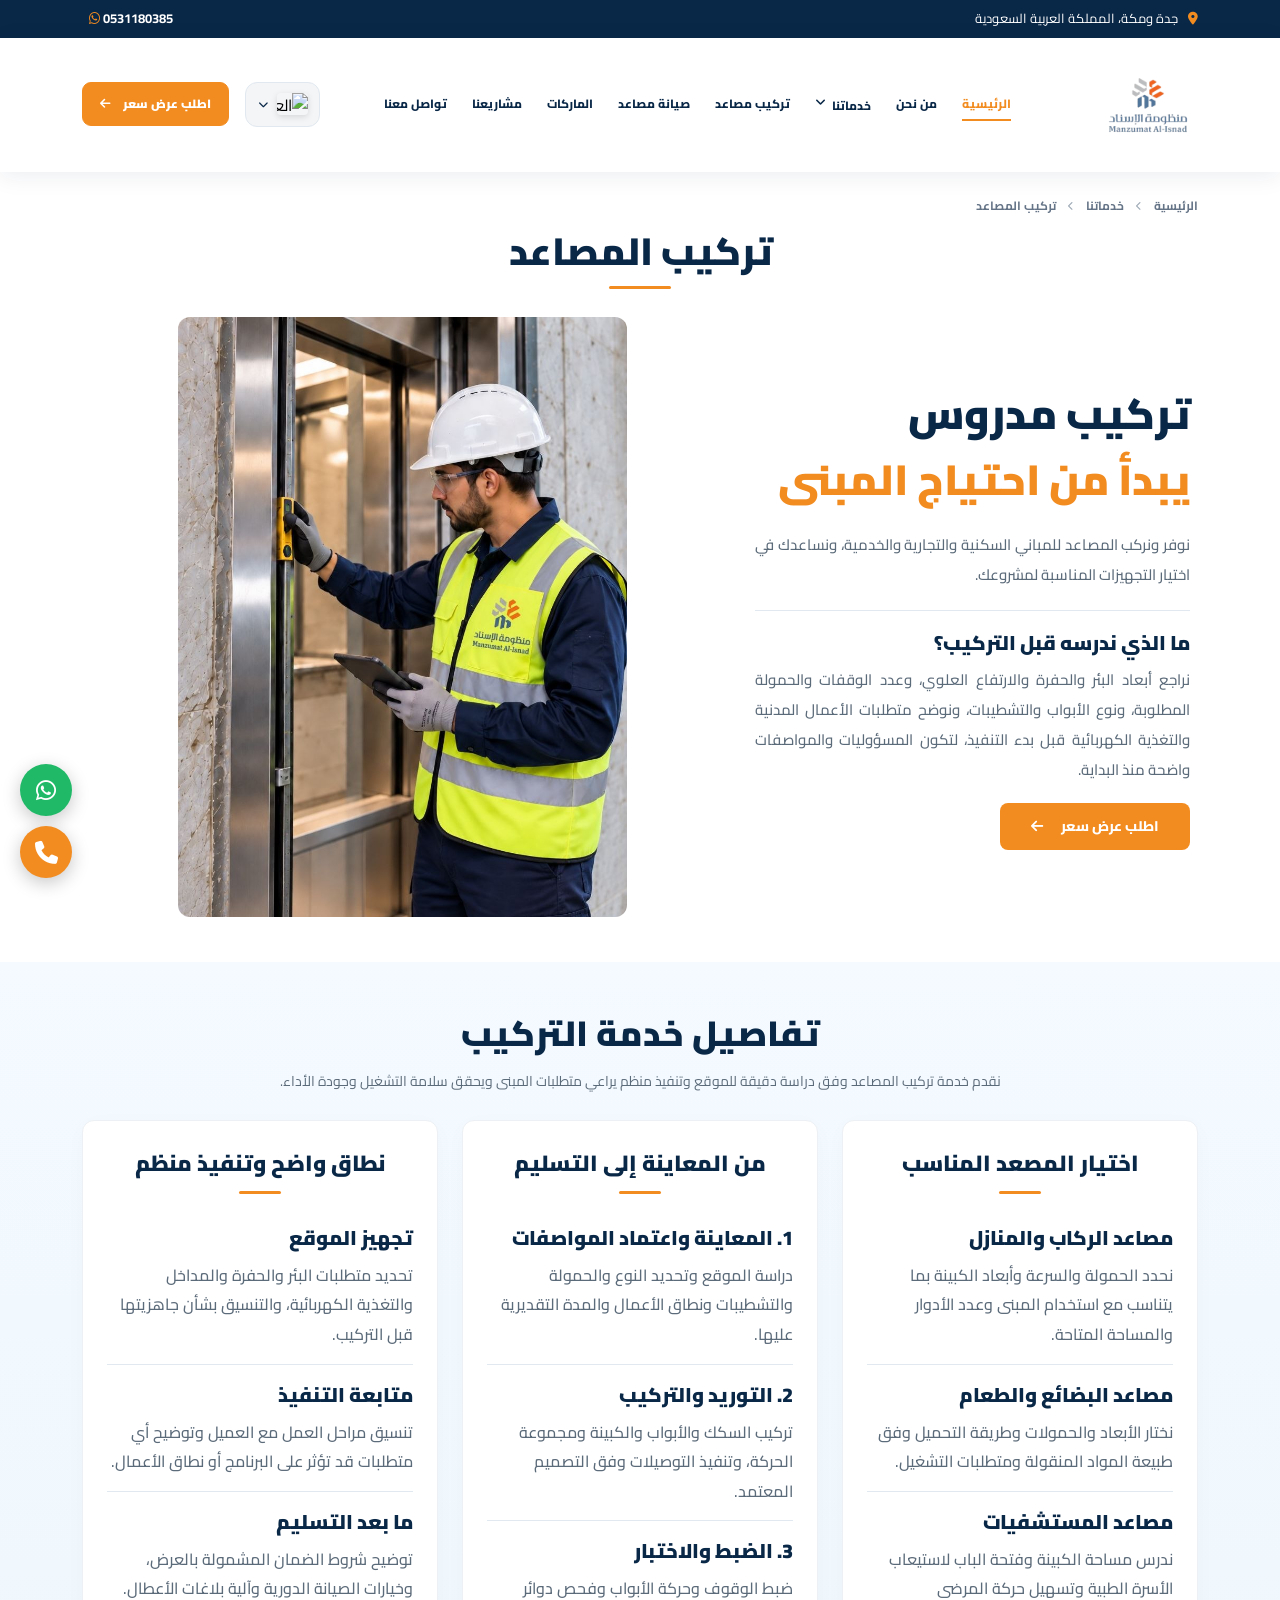
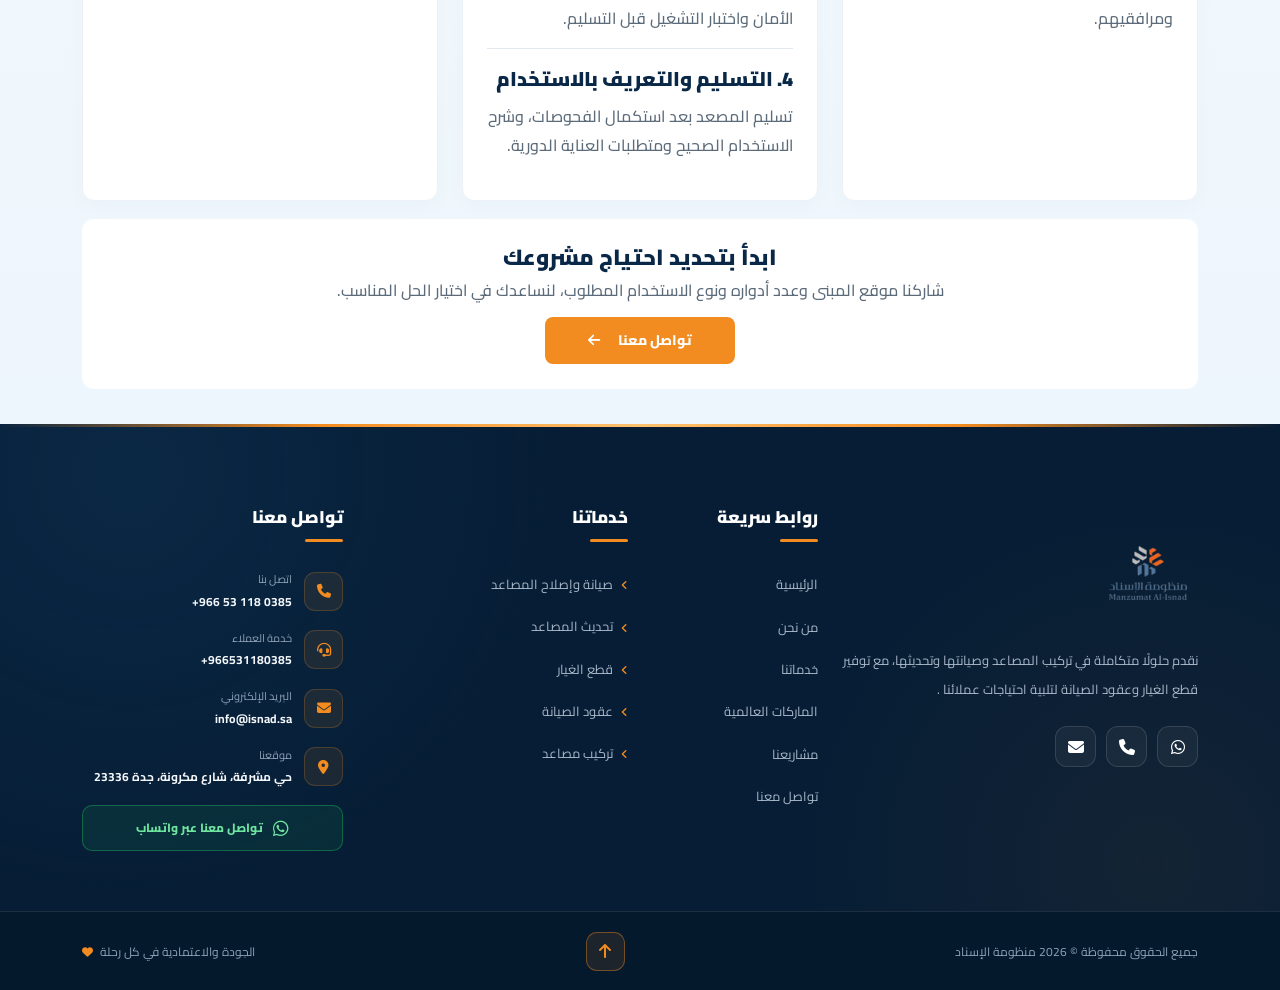
==== commit 73df47b7: "Update elevator-installation.html" ====
--- a/elevator-installation.html
+++ b/elevator-installation.html
@@ -160,7 +160,7 @@
                 </li>
 
                 <li class="nav-item">
-                    <a class="nav-link" href="index.html#projects" data-i18n="nav.projects">
+                    <a class="nav-link" href="index.html#clients" data-i18n="nav.projects">
                         مشاريعنا
                     </a>
                 </li>
@@ -554,7 +554,7 @@
                                 <a href="index.html#brands" data-i18n="footer.quickLinks.brands">الماركات العالمية</a>
                             </li>
                             <li>
-                                <a href="index.html#projects" data-i18n="footer.quickLinks.projects">مشاريعنا</a>
+                                <a href="index.html#clients" data-i18n="footer.quickLinks.projects">مشاريعنا</a>
                             </li>
                             <li>
                                 <a href="index.html#contact" data-i18n="footer.quickLinks.contact">تواصل معنا</a>
--- a/css/index.css
+++ b/css/index.css
@@ -129,36 +129,46 @@
   font-size: 13px;
 }
 
+
 .hero {
-  position: relative;
-  isolation: isolate;
-  overflow: hidden;
-  background: var(--navy);
-  color: var(--white);
-}
-
-.hero-image,
+    position: relative;
+    isolation: isolate;
+    overflow: hidden;
+    background: var(--navy);
+    color: var(--white);
+}
+
+.hero-video-wrapper,
 .hero-overlay {
-  position: absolute;
-  inset: 0;
-  z-index: -1;
-}
-
-.hero-image {
-  background-image: url("../images/about.png");
-  background-position: center left;
-  background-size: cover;
-  transform: scale(1.01);
-}
-
+    position: absolute;
+    inset: 0;
+    z-index: -1;
+}
+
+.hero-video-wrapper {
+    overflow: hidden;
+    background: var(--navy) url("../images/about.png") center / cover no-repeat;
+    z-index: -2;
+}
+
+.hero-video {
+    display: block;
+    width: 100%;
+    height: 100%;
+    object-fit: cover;
+    object-position: center;
+    pointer-events: none;
+}
 
 .hero-overlay {
+    z-index: -1;
+    pointer-events: none;
     background: linear-gradient(
         90deg,
         rgba(9, 39, 71, 0.05) 0%,
-        rgba(9, 39, 71, 0.68) 36%,
-        rgba(9, 39, 71, 0.92) 61%,
-        rgba(9, 39, 71, 0.98) 100%
+        rgba(9, 39, 71, 0.403) 36%,
+        rgba(9, 39, 71, 0.555) 61%,
+        rgba(9, 39, 71, 0.438) 100%
     );
 }
 
@@ -172,6 +182,39 @@
     );
 }
 
+.hero-container {
+    position: relative;
+    z-index: 1;
+}
+
+@media (max-width: 991.98px) {
+    .hero-overlay,
+    .lang-en .hero-overlay {
+        background: rgba(9, 39, 71, 0.72);
+    }
+
+    .hero-video {
+        object-position: center;
+    }
+}
+
+@media (max-width: 575.98px) {
+    .hero-overlay,
+    .lang-en .hero-overlay {
+        background: rgba(9, 39, 71, 0.78);
+    }
+
+    .hero-video {
+        object-position: center;
+    }
+}
+
+@media (prefers-reduced-motion: reduce) {
+    .hero-video {
+        display: none;
+    }
+}
+
 
 .min-vh-hero {
   min-height: 100vh;
@@ -232,7 +275,7 @@
 
 .hero-features {
     display: grid;
-    grid-template-columns: repeat(4, minmax(0, 1fr));
+    grid-template-columns: repeat(5, minmax(0, 1fr));
     gap: 18px;
     margin-top: 30px;
 }
@@ -902,336 +945,360 @@
 
 
 .services-section {
-    padding: 75px 0 65px;
-    background: #fff;
-    color: var(--text);
-    font-family: "Cairo", sans-serif;
+    position: relative;
+    padding: 78px 0 95px;
+    background: #f8fbff;
     overflow: hidden;
+    isolation: isolate;
+}
+
+.services-container {
+    position: relative;
+    z-index: 2;
+    max-width: 1500px;
+    padding-inline: 30px;
+}
+
+.services-bg-shape {
+    position: absolute;
+    width: 330px;
+    height: 330px;
+    border-radius: 50%;
+    border: 55px solid rgba(220, 236, 248, 0.3);
+    pointer-events: none;
+    z-index: -1;
+}
+
+.services-bg-shape-right {
+    top: 15px;
+    right: -220px;
+}
+
+.services-bg-shape-left {
+    top: 100px;
+    left: -250px;
+}
+
+.services-section::before {
+    content: "";
+    position: absolute;
+    width: 140px;
+    height: 140px;
+    top: 60px;
+    left: 6%;
+    background-image: radial-gradient(#dbe7f0 1.4px, transparent 1.4px);
+    background-size: 14px 14px;
+    opacity: 0.55;
+    pointer-events: none;
 }
 
 .services-heading {
-    max-width: 760px;
-    margin: 0 auto 38px;
-}
-
-.section-label {
+    max-width: 850px;
+    margin: 0 auto 36px;
+    position: relative;
+    z-index: 2;
+}
+
+.services-heading .section-label {
     display: inline-flex;
     align-items: center;
     justify-content: center;
-    gap: 9px;
+    gap: 7px;
     margin-bottom: 13px;
-    color: var(--orange);
-    font-size: 14px;
+    color: var(--orange, #f28c20);
+    font-size: 13px;
     font-weight: 800;
 }
 
-.section-label i {
-    font-size: 17px;
+.services-heading .section-label i {
+    font-size: 13px;
 }
 
 .services-heading h2 {
-    margin-bottom: 12px;
-    color: var(--navy);
-    font-size: clamp(24px, 3vw, 35px);
+    margin: 0 0 10px;
+    color: var(--navy, #092747);
+    font-size: clamp(27px, 3vw, 39px);
     font-weight: 900;
-    line-height: 1.7;
+    line-height: 1.45;
 }
 
 .services-heading p {
     margin: 0;
-    color: #737d87;
-    font-size: 14px;
-    line-height: 2;
+    color: #78838d;
+    font-size: 15px;
+    line-height: 1.9;
+    font-weight: 500;
 }
 
 .services-row {
+    position: relative;
+    z-index: 2;
     align-items: stretch;
+    --bs-gutter-x: 14px;
+    --bs-gutter-y: 16px;
+}
+
+.services-row > div {
+    display: flex;
 }
 
 .service-card {
     position: relative;
     display: flex;
-    height: 100%;
+    width: 100%;
+    min-height: 272px;
+    background: #fff;
+    border: 1px solid #eaf0f5;
+    border-radius: 13px;
+    box-shadow: 0 8px 30px rgba(9, 39, 71, 0.035);
+    overflow: hidden;
+    transition: transform 0.35s ease, box-shadow 0.35s ease, border-color 0.35s ease;
+}
+
+.service-card:hover {
+    transform: translateY(-8px);
+    border-color: rgba(242, 140, 32, 0.3);
+    box-shadow: 0 18px 42px rgba(9, 39, 71, 0.09);
+}
+
+.service-content {
+    display: flex;
     flex-direction: column;
-    overflow: hidden;
-    border: 1px solid #edf0f3;
-    border-radius: 11px;
-    background: #fff;
-    box-shadow: 0 5px 20px rgba(9, 39, 71, 0.035);
-    transition: transform 0.3s ease, box-shadow 0.3s ease;
-}
-
-.service-card:hover {
-    transform: translateY(-5px);
-    box-shadow: 0 14px 32px rgba(9, 39, 71, 0.12);
-}
-
-.service-image {
-    position: relative;
-    height: 205px;
-    flex-shrink: 0;
-    overflow: hidden;
-    background: var(--gray);
-}
-
-.service-image img {
-    display: block;
+    align-items: center;
     width: 100%;
-    height: 100%;
-    object-fit: cover;
-    transition: transform 0.55s ease;
-}
-
-.service-card:hover .service-image img {
-    transform: scale(1.06);
-}
-
-.service-number {
-    position: absolute;
-    top: 10px;
-    right: 10px;
-    display: grid;
-    width: 32px;
-    height: 32px;
-    place-items: center;
-    border: 1px solid rgba(255, 255, 255, 0.65);
-    border-radius: 50%;
-    background: rgba(9, 39, 71, 0.82);
-    color: #fff;
-    font-size: 11px;
-    font-weight: 800;
-}
-
-.service-content {
+    padding: 23px 15px 20px;
+    text-align: center;
+}
+
+.service-icon {
     position: relative;
     display: flex;
-    flex: 1;
-    flex-direction: column;
-    align-items: center;
-    padding: 0 15px 13px;
-    text-align: center;
-    background: linear-gradient(180deg, #f5f6f8 0%, #fff 100%);
-    text-align: center;
-}
-
-.service-icon {
+    align-items: center;
+    justify-content: center;
+    width: 76px;
+    height: 76px;
+    margin-bottom: 15px;
+    background: linear-gradient(145deg, #f3f9fd, #e9f2f9);
+    border-radius: 20px;
+    color: var(--navy, #092747);
+    transition: transform 0.35s ease;
+    z-index: 1 !important;
+}
+
+.service-icon::before {
+    position: absolute;
+    content: "";
+    top: 5px;
+    right: -9px;
+    width: 27px;
+    height: 27px;
+    border-radius: 50%;
+    background: var(--orange, #f28c20);
+    z-index: -1;
+}
+
+.service-icon i {
     position: relative;
-    display: grid;
-    width: 48px;
-    height: 48px;
-    flex-shrink: 0;
-    place-items: center;
-    margin-top: -24px;
-    margin-bottom: 8px;
-    border: 4px solid #fff;
-    border-radius: 50%;
-    background: var(--navy);
-    color: #fff;
-    font-size: 19px;
-    box-sizing: content-box;
-    z-index: 2;
-    transition: background 0.3s ease, transform 0.3s ease;
-}
-
-.service-card:hover .service-icon {
-    background: var(--orange);
-    transform: translateY(-3px);
-}
-
-.service-content h3 {
-    min-height: 27px;
+    z-index: 1;
+    font-size: 32px;
+    line-height: 1;
+}
+ 
+
+.service-card h3 {
     margin: 0;
-    color: var(--navy);
-    font-size: 20px;
+    color: var(--navy, #092747);
+    font-size: clamp(14px, 1.15vw, 20px);
     font-weight: 900;
-    line-height: 1.8;
+    line-height: 1.6;
 }
 
 .service-divider {
     display: block;
-    width: 28px;
+    width: 43px;
     height: 2px;
-    flex-shrink: 0;
-    margin: 5px auto 9px;
-    background: var(--orange);
-    border-radius: 3px;
-}
-
-.service-content p {
-    width: 100%;
-    margin: 0 0 13px;
-    color: #737373;
+    margin: 8px auto 10px;
+    background: var(--orange, #f28c20);
+    opacity: 0.75;
+    border-radius: 4px;
+}
+
+.service-card p {
+    margin: 0 auto 14px;
+    max-width: 225px;
+    color: #7d8791;
     font-size: 15px;
     font-weight: 500;
-    line-height: 1.9;
-    text-align: center;
+    line-height: 1.8;
+}
+
+.service-action {
+    margin-top: auto;
+    display: flex;
+    justify-content: center;
+    width: 100%;
 }
 
 .service-btn {
-    display: flex;
-    width: 100%;
-    min-height: 35px;
-     align-items: center;
-     min-width: 300px;
-    justify-content: space-between;
-    gap: 8px;
-    margin-top: auto;
-    padding: 8px 12px;
-    border-radius: 5px;
-    background: var(--navy);
-    color: #fff;
-    font-size: 12px;
-    font-weight: 700;
+    display: inline-flex;
+    align-items: center;
+    justify-content: center;
+    gap: 9px;
+    color: var(--navy, #092747);
+    font-size: 13px;
+    font-weight: 800;
     text-decoration: none;
-    transition: background 0.3s ease;
+    transition: color 0.3s ease;
+}
+
+.service-btn i {
+    color: var(--orange, #f28c20);
+    font-size: 17px;
+    transition: transform 0.3s ease;
 }
 
 .service-btn:hover {
-    background: var(--orange);
-    color: #fff;
-}
-
-.service-btn i:first-child {
-    font-size: 14px;
-}
-
-.service-btn i:last-child {
-    font-size: 10px;
-    transition: transform 0.3s ease;
-}
-
-.service-btn:hover i:last-child {
-    transform: translateX(-3px);
-}
-
-@media (min-width: 1200px) {
-    .services-row > .col-xl {
+    color: var(--orange, #f28c20);
+}
+
+.service-btn:hover i {
+    transform: translateX(-5px);
+}
+
+.lang-en .service-btn i {
+    transform: rotate(180deg);
+}
+
+.lang-en .service-btn:hover i {
+    transform: rotate(180deg) translateX(-5px);
+}
+
+.lang-en .service-icon::before {
+    right: auto;
+    left: -9px;
+}
+
+@media (min-width: 992px) {
+    .services-row > .col-lg {
         flex: 0 0 20%;
         max-width: 20%;
     }
-
-    .service-image {
-        height: 190px;
+}
+
+@media (max-width: 1199.98px) {
+    .services-container {
+        padding-inline: 20px;
     }
 
     .service-content {
-        padding-right: 12px;
-        padding-left: 12px;
-    }
-}
-
-@media (min-width: 1400px) {
-    .service-image {
-        height: 210px;
-    }
-}
-
-@media (max-width: 991px) {
+        padding-inline: 10px;
+    }
+
+    .service-card h3 {
+        font-size: 14px;
+    }
+
+    .service-card p {
+        font-size: 12px;
+    }
+}
+
+@media (max-width: 991.98px) {
     .services-section {
-        padding: 60px 0;
-    }
-
-    .service-image {
-        height: 220px;
+        padding: 65px 0;
+    }
+
+    .services-heading {
+        margin-bottom: 30px;
+    }
+
+    .service-card {
+        min-height: 265px;
     }
 
     .service-content {
-        padding-right: 14px;
-        padding-left: 14px;
-    }
-
-    .service-content h3 {
-        font-size: 15px;
-    }
-
-    .service-content p {
-        font-size: 12px;
-    }
- .service-btn {
-        min-height: 32px;
-        padding: 7px 8px;
-        font-size: 10px;
-        min-width: 150px;
-    }
-}
-
-@media (max-width: 575px) {
+        padding: 25px 15px;
+    }
+
+    .service-card h3 {
+        font-size: 16px;
+    }
+
+    .service-card p {
+        font-size: 13px;
+    }
+}
+
+@media (max-width: 575.98px) {
     .services-section {
-        padding: 45px 0;
+        padding: 55px 0;
+    }
+
+    .services-container {
+        padding-inline: 12px;
     }
 
     .services-heading {
-        margin-bottom: 26px;
+        margin-bottom: 25px;
+        padding-inline: 10px;
     }
 
     .services-heading h2 {
-        font-size: 23px;
+        font-size: 25px;
     }
 
     .services-heading p {
-        font-size: 12px;
+        font-size: 13px;
     }
 
     .services-row {
         --bs-gutter-x: 10px;
-        --bs-gutter-y: 15px;
-    }
-
-    .service-image {
-        height: 145px;
-    }
-
-    .service-number {
-        top: 7px;
-        right: 7px;
-        width: 27px;
-        height: 27px;
-        font-size: 10px;
+        --bs-gutter-y: 12px;
+    }
+
+    .service-card {
+        min-height: 255px;
+        border-radius: 12px;
     }
 
     .service-content {
-        padding: 0 9px 10px;
+        padding: 19px 10px 17px;
     }
 
     .service-icon {
-        width: 38px;
-        height: 38px;
-        margin-top: -21px;
-        margin-bottom: 7px;
-        font-size: 16px;
-        border-width: 3px;
-    }
-
-    .service-content h3 {
-        min-height: 42px;
-        display: flex;
-        align-items: center;
-        justify-content: center;
+        width: 61px;
+        height: 61px;
+        border-radius: 17px;
+        margin-bottom: 12px;
+    }
+
+    .service-icon i {
+        font-size: 26px;
+    }
+
+    .service-icon::before {
+        width: 22px;
+        height: 22px;
+        right: -6px;
+    }
+
+    .service-card h3 {
+        font-size: 13px;
+        line-height: 1.5;
+    }
+
+    .service-card p {
+        font-size: 11px;
+        line-height: 1.65;
+    }
+
+    .service-btn {
         font-size: 12px;
-        line-height: 1.7;
-    }
-
-    .service-divider {
-        margin: 4px auto 7px;
-    }
-
-    .service-content p {
-        margin-bottom: 10px;
-        font-size: 10px;
-        line-height: 1.8;
-    }
-
-    .service-btn {
-        min-height: 32px;
-        padding: 7px 8px;
-        font-size: 10px;
-        min-width: 100px;
     }
 }
 
 @media (prefers-reduced-motion: reduce) {
     .service-card,
-    .service-image img,
     .service-icon,
     .service-btn,
     .service-btn i {
@@ -5029,366 +5096,305 @@
         animation: none !important;
     }
 }
+
 .esnad-projects-section {
     position: relative;
-    isolation: isolate;
+    padding: 90px 0;
+    background: #f7f9fc;
     overflow: hidden;
-    padding: 90px 0;
-    background:
-        linear-gradient(
-            135deg,
-            rgba(9, 39, 71, 0.94) 0%,
-            rgba(9, 39, 71, 0.86) 55%,
-            rgba(9, 39, 71, 0.93) 100%
-        ),
-        url("../images/about.png") center / cover no-repeat;
-    color: var(--white);
-    direction: rtl;
-    margin: 10px;
-    border-radius: 20px 30px;
-}
-
-.esnad-projects-section::before {
-    content: "";
-    position: absolute;
-    inset: 0;
-    z-index: -1;
-    pointer-events: none;
-    background:
-        radial-gradient(
-            circle at 10% 15%,
-            rgba(242, 140, 32, 0.18),
-            transparent 35%
-        ),
-        linear-gradient(
-            135deg,
-            transparent 75%,
-            rgba(242, 140, 32, 0.10)
-        );
 }
 
 .esnad-projects-section .container {
     position: relative;
-    z-index: 1;
-}
-
-.esnad-projects-heading h2,
-.esnad-projects-subtitle,
-.esnad-projects-table-heading h3,
-.esnad-other-clients-content h3 {
-    color: var(--white);
-}
-
-.esnad-projects-description,
-.esnad-other-clients-content > p {
-    color: rgba(255, 255, 255, 0.76);
-}
-
-.esnad-projects-stats,
-.esnad-projects-content,
-.esnad-other-clients {
-    color: var(--text);
-    backdrop-filter: blur(10px);
-}
-
-.esnad-projects-table-heading h3,
-.esnad-other-clients-content h3 {
-    color: var(--navy);
-}
-
-.esnad-projects-table-heading,
-.esnad-projects-table td {
-    border-color: rgba(225, 232, 239, 0.85);
-}
-
-.esnad-projects-decoration {
-    display: none;
-}
-
-@media (max-width: 767.98px) {
-    .esnad-projects-section {
-        padding: 60px 0;
-        background-position: center;
-         margin: 0px;
-    border-radius:  0px;
-    }
-}
-.esnad-projects-section .container {
-    position: relative;
-    z-index: 1;
-    max-width: 1200px;
-}
-
-
+    z-index: 2;
+}
 
 .esnad-projects-heading {
-    max-width: 790px;
-    margin: 0 auto 40px;
     text-align: center;
+    max-width: 760px;
+    margin: 0 auto 42px;
 }
 
 .esnad-projects-eyebrow {
     display: inline-flex;
     align-items: center;
     gap: 9px;
+    padding: 9px 18px;
+    border-radius: 50px;
+    background: rgba(242, 140, 32, .09);
+    color: var(--orange, #F28C20);
+    font-size: 13px;
+    font-weight: 800;
     margin-bottom: 18px;
-    padding: 10px 17px;
-    border: 1px solid #f3d9bc;
-    border-radius: 50px;
-    background: #fff8ef;
-    color: #c66b10;
-    font-size: 12px;
+}
+
+.esnad-projects-heading h2 {
+    color: var(--navy, #092747);
+    font-size: clamp(29px, 3.5vw, 43px);
+    font-weight: 900;
+    line-height: 1.4;
+    margin: 0 0 12px;
+}
+
+.esnad-projects-heading h2 span:last-child {
+    color: var(--orange, #F28C20);
+}
+
+.esnad-projects-subtitle {
+    font-size: 18px;
+    color: var(--navy, #092747);
     font-weight: 800;
-}
-
-.esnad-projects-heading h2 {
+    margin-bottom: 12px;
+}
+
+.esnad-projects-description {
+    font-size: 15px;
+    color: #68798a;
+    line-height: 2;
     margin: 0;
-    font-size: clamp(34px, 4vw, 49px);
-    font-weight: 900;
-    line-height: 1.5;
-}
-
-.esnad-projects-heading h2 span {
-    color: var(--orange);
-}
-
-.esnad-projects-subtitle {
-    margin: 12px 0 10px;
-    font-size: 18px;
-    font-weight: 800;
-}
-
-.esnad-projects-description {
-    max-width: 720px;
-    margin: 0 auto;
-    font-size: 14px;
-    line-height: 2.2;
 }
 
 .esnad-projects-stats {
     display: grid;
     grid-template-columns: repeat(4, minmax(0, 1fr));
-    gap: 15px;
-    margin-bottom: 35px;
+    gap: 14px;
+    margin-bottom: 65px;
 }
 
 .esnad-projects-stat {
     display: flex;
     align-items: center;
     gap: 13px;
-    min-width: 0;
-    padding: 20px 17px;
-    border: 1px solid var(--line);
+    padding: 19px 17px;
+    background: #fff;
+    border: 1px solid #e7edf3;
     border-radius: 13px;
-    background: var(--white);
-    box-shadow: 0 6px 22px rgba(9, 39, 71, 0.035);
 }
 
 .esnad-stat-icon {
+    width: 49px;
+    height: 49px;
+    flex: 0 0 49px;
     display: grid;
-    width: 46px;
-    height: 46px;
-    flex-shrink: 0;
     place-items: center;
-    border-radius: 12px;
-    background: #fff2e3;
-    color: var(--orange);
-    font-size: 19px;
+    background: #eef4fa;
+    color: var(--navy, #092747);
+    border-radius: 11px;
+    font-size: 20px;
 }
 
 .esnad-projects-stat > div {
     display: flex;
     flex-direction: column;
-    gap: 6px;
+    gap: 4px;
     min-width: 0;
 }
 
 .esnad-projects-stat strong {
-    color: var(--navy);
-    font-size: 13px;
+    color: var(--navy, #092747);
+    font-size: 14px;
     font-weight: 900;
-    line-height: 1.7;
-}
-
-.esnad-projects-stat > div span {
-    color: #8591a0;
-    font-size: 11px;
-    line-height: 1.7;
+    line-height: 1.5;
+}
+
+.esnad-projects-stat > div > span {
+    color: #83909c;
+    font-size: 12px;
+    line-height: 1.5;
 }
 
 .esnad-projects-content {
-    overflow: hidden;
-    border: 1px solid var(--line);
-    border-radius: 17px;
-    background: var(--white);
-    box-shadow: 0 12px 40px rgba(9, 39, 71, 0.045);
-}
-
-.esnad-projects-table-heading {
+    margin-bottom: 30px;
+}
+
+.esnad-projects-list-heading {
     display: flex;
-    align-items: center;
+    align-items: end;
     justify-content: space-between;
     gap: 20px;
-    padding: 27px 28px;
-    border-bottom: 1px solid var(--line);
+    margin-bottom: 25px;
 }
 
 .esnad-projects-mini-label {
     display: block;
-    margin-bottom: 7px;
-    color: #d97706;
-    font-size: 11px;
+    color: var(--orange, #F28C20);
+    font-size: 13px;
     font-weight: 800;
-}
-
-.esnad-projects-table-heading h3 {
+    margin-bottom: 9px;
+}
+
+.esnad-projects-list-heading h3 {
+    color: var(--navy, #092747);
+    font-size: clamp(21px, 2.5vw, 28px);
+    font-weight: 900;
     margin: 0;
-    color: var(--navy);
-    font-size: 20px;
-    font-weight: 900;
-    line-height: 1.6;
+    line-height: 1.5;
 }
 
 .esnad-projects-count {
     display: inline-flex;
     align-items: center;
-    gap: 8px;
-    flex-shrink: 0;
-    padding: 10px 13px;
+    gap: 9px;
+    padding: 10px 15px;
+    background: #fff;
+    border: 1px solid #e4ebf2;
     border-radius: 9px;
-    background: #f0f5fa;
-    color: var(--navy);
-    font-size: 11px;
-    font-weight: 800;
-}
-
-.esnad-projects-count i {
-    color: var(--orange);
-}
-
-.esnad-projects-table-wrap {
-    width: 100%;
-    overflow-x: auto;
-    -webkit-overflow-scrolling: touch;
-}
-
-.esnad-projects-table {
-    width: 100%;
-    min-width: 680px;
-    border-collapse: collapse;
-    text-align: right;
-}
-
-.esnad-projects-table thead {
-    background: #f6f8fb;
-}
-
-.esnad-projects-table th {
-    padding: 17px 24px;
-    border-bottom: 1px solid var(--line);
-    color: #718096;
+    color: #6a7887;
     font-size: 12px;
     font-weight: 800;
     white-space: nowrap;
 }
 
-.esnad-projects-table td {
-    padding: 21px 24px;
-    border-bottom: 1px solid #edf1f5;
-    vertical-align: middle;
-}
-
-.esnad-projects-table tbody tr:last-child td {
-    border-bottom: 0;
-}
-
-.esnad-projects-table tbody tr {
-    transition: background 0.25s ease;
-}
-
-.esnad-projects-table tbody tr:hover {
-    background: #fbfcfe;
-}
-
-.esnad-project-name {
-    display: flex;
-    align-items: center;
-    gap: 13px;
-    min-width: 250px;
-}
-
-.esnad-project-row-icon {
+.esnad-projects-count i {
+    color: var(--orange, #F28C20);
+}
+
+.esnad-projects-grid {
     display: grid;
-    width: 43px;
-    height: 43px;
-    flex-shrink: 0;
-    place-items: center;
-    border: 1px solid #e8edf3;
-    border-radius: 11px;
-    background: #ffffff;
-    color: var(--navy);
-    font-size: 17px;
-}
-
-.esnad-project-name > div {
+    grid-template-columns: repeat(2, minmax(0, 1fr));
+    gap: 20px;
+}
+
+.esnad-project-card {
+    position: relative;
     display: flex;
     flex-direction: column;
-    gap: 5px;
-}
-
-.esnad-project-name strong {
-    color: var(--navy);
+    min-width: 0;
+    background: #fff;
+    border: 1px solid #e4ebf2;
+    border-radius: 16px;
+    overflow: hidden;
+    transition: transform .3s ease, box-shadow .3s ease, border-color .3s ease;
+}
+
+.esnad-project-card::before {
+    content: "";
+    position: absolute;
+    inset-inline-start: 0;
+    top: 0;
+    width: 4px;
+    height: 0;
+    background: var(--orange, #F28C20);
+    transition: height .35s ease;
+}
+
+.esnad-project-card:hover {
+    transform: translateY(-5px);
+    border-color: #d7e3ed;
+    box-shadow: 0 16px 35px rgba(9, 39, 71, .07);
+}
+
+.esnad-project-card:hover::before {
+    height: 100%;
+}
+
+.esnad-project-card-top {
+    display: flex;
+    align-items: center;
+    justify-content: space-between;
+    gap: 15px;
+    padding: 24px 25px 0;
+}
+
+.esnad-project-card-icon {
+    display: grid;
+    place-items: center;
+    width: 62px;
+    height: 62px;
+    border-radius: 14px;
+    background: #edf4fa;
+    color: var(--navy, #092747);
+    font-size: 26px;
+    transition: background .3s ease, color .3s ease;
+}
+
+.esnad-project-card:hover .esnad-project-card-icon {
+    background: var(--navy, #092747);
+    color: #fff;
+}
+
+.esnad-sector-tag {
+    display: inline-flex;
+    align-items: center;
+    padding: 8px 13px;
+    background: #fff5e9;
+    border-radius: 30px;
+    color: #c97916;
     font-size: 12px;
-    font-weight: 900;
-    line-height: 1.9;
-}
-
-.esnad-project-name > div span {
-    color: #929dad;
-    font-size: 11px;
-}
-
-.esnad-project-work {
-    display: inline-block;
-    max-width: 330px;
-    color: #5e6c7e;
-    font-size: 12px;
-    line-height: 2;
-}
-
-.esnad-sector-tag {
-    display: inline-block;
-    padding: 7px 11px;
-    border: 1px solid #e0e9f3;
-    border-radius: 7px;
-    background: #f3f7fb;
-    color: #315574;
-    font-size: 10px;
     font-weight: 800;
     white-space: nowrap;
+}
+
+.esnad-project-card-body {
+    padding: 22px 25px 24px;
+    flex: 1;
+}
+
+.esnad-project-card-body h4 {
+    color: var(--navy, #092747);
+    font-size: 20px;
+    font-weight: 900;
+    line-height: 1.7;
+    margin: 0 0 13px;
+}
+
+.esnad-project-location {
+    display: inline-flex;
+    align-items: center;
+    gap: 8px;
+    color: #8793a1;
+    font-size: 13px;
+    font-weight: 600;
+}
+
+.esnad-project-location i {
+    color: var(--orange, #F28C20);
+    font-size: 13px;
+}
+
+.esnad-project-card-bottom {
+    padding: 20px 25px 23px;
+    background: #f8fafc;
+    border-top: 1px solid #edf1f5;
+}
+
+.esnad-project-work-label {
+    display: block;
+    font-size: 12px;
+    font-weight: 800;
+    color: #8793a1;
+    margin-bottom: 9px;
+}
+
+.esnad-project-card-bottom p {
+    color: #34485e;
+    font-size: 14px;
+    font-weight: 700;
+    line-height: 1.9;
+    margin: 0;
 }
 
 .esnad-other-clients {
     display: flex;
     align-items: flex-start;
-    gap: 18px;
-    margin-top: 25px;
-    padding: 27px;
-    border: 1px solid var(--line);
+    gap: 22px;
+    padding: 30px;
+    background: #fff;
+    border: 1px solid #e4ebf2;
     border-radius: 16px;
-    background: #ffffff;
+    margin-top: 35px;
 }
 
 .esnad-other-clients-icon {
     display: grid;
-    width: 52px;
-    height: 52px;
-    flex-shrink: 0;
     place-items: center;
+    width: 60px;
+    height: 60px;
+    flex: 0 0 60px;
+    background: #fff3e5;
     border-radius: 13px;
-    background: var(--navy);
-    color: #ffffff;
-    font-size: 21px;
+    color: var(--orange, #F28C20);
+    font-size: 26px;
 }
 
 .esnad-other-clients-content {
@@ -5397,17 +5403,17 @@
 }
 
 .esnad-other-clients-content h3 {
-    margin: 0 0 8px;
-    color: var(--navy);
-    font-size: 17px;
+    color: var(--navy, #092747);
+    font-size: 20px;
     font-weight: 900;
-}
-
-.esnad-other-clients-content > p {
-    margin: 0 0 17px;
-    color: #7a8797;
-    font-size: 12px;
-    line-height: 2;
+    margin: 0 0 10px;
+}
+
+.esnad-other-clients-content p {
+    color: #7a8795;
+    font-size: 14px;
+    line-height: 1.8;
+    margin: 0 0 18px;
 }
 
 .esnad-client-tags {
@@ -5419,111 +5425,99 @@
 .esnad-client-tags span {
     display: inline-flex;
     align-items: center;
-    padding: 9px 13px;
-    border: 1px solid #e7ecf2;
+    padding: 10px 15px;
+    background: #f3f6fa;
+    border: 1px solid #e9eef4;
     border-radius: 8px;
-    background: #f8fafc;
-    color: #46586c;
-    font-size: 11px;
+    color: #465a6f;
+    font-size: 12px;
     font-weight: 700;
-    line-height: 1.8;
+    transition: all .25s ease;
+}
+
+.esnad-client-tags span:hover {
+    background: #eaf1f8;
+    color: var(--navy, #092747);
 }
 
 .esnad-projects-footer {
     display: flex;
     align-items: center;
+    justify-content: center;
     gap: 13px;
-    margin-top: 24px;
-    padding: 20px 24px;
-    border-right: 3px solid var(--orange);
-    border-radius: 9px;
-    background: #fff7ed;
+    padding: 22px;
+    margin-top: 30px;
+    border-radius: 12px;
+    background: var(--navy, #092747);
+    text-align: start;
 }
 
 .esnad-footer-check {
     display: grid;
-    width: 35px;
-    height: 35px;
-    flex-shrink: 0;
     place-items: center;
+    flex: 0 0 30px;
+    width: 30px;
+    height: 30px;
+    background: rgba(242, 140, 32, .18);
+    color: var(--orange, #F28C20);
     border-radius: 50%;
-    background: #ffead2;
-    color: #c66b10;
+    font-size: 13px;
+}
+
+.esnad-projects-footer p {
+    color: #fff;
     font-size: 14px;
-}
-
-.esnad-projects-footer p {
+    font-weight: 600;
+    line-height: 1.8;
     margin: 0;
-    color: #684b31;
-    font-size: 12px;
-    font-weight: 700;
-    line-height: 2;
-}
-
-@media (max-width: 991.98px) {
+}
+
+@media (max-width: 991px) {
     .esnad-projects-section {
         padding: 70px 0;
     }
 
     .esnad-projects-stats {
         grid-template-columns: repeat(2, minmax(0, 1fr));
-    }
-
-    .esnad-projects-table-heading {
-        padding: 22px;
-    }
-
-    .esnad-projects-table td,
-    .esnad-projects-table th {
-        padding-right: 18px;
-        padding-left: 18px;
-    }
-}
-
-@media (max-width: 575.98px) {
+        margin-bottom: 50px;
+    }
+}
+
+@media (max-width: 767px) {
     .esnad-projects-section {
-        padding: 50px 0;
+        padding: 55px 0;
     }
 
     .esnad-projects-heading {
-        margin-bottom: 28px;
-    }
-
-    .esnad-projects-eyebrow {
-        margin-bottom: 15px;
-        padding: 9px 13px;
-        font-size: 11px;
+        margin-bottom: 30px;
     }
 
     .esnad-projects-heading h2 {
-        font-size: 32px;
+        font-size: 30px;
     }
 
     .esnad-projects-subtitle {
-        font-size: 15px;
-        line-height: 1.9;
+        font-size: 16px;
     }
 
     .esnad-projects-description {
-        font-size: 12px;
-        line-height: 2.1;
+        font-size: 14px;
     }
 
     .esnad-projects-stats {
         gap: 10px;
-        margin-bottom: 25px;
+        margin-bottom: 45px;
     }
 
     .esnad-projects-stat {
-        align-items: flex-start;
-        flex-direction: column;
-        gap: 10px;
-        padding: 15px 12px;
+        padding: 13px 10px;
+        gap: 9px;
     }
 
     .esnad-stat-icon {
         width: 40px;
         height: 40px;
+        flex-basis: 40px;
         font-size: 17px;
     }
 
@@ -5531,113 +5525,63 @@
         font-size: 12px;
     }
 
-    .esnad-projects-stat > div span {
-        font-size: 10px;
-    }
-
-    .esnad-projects-content {
-        border-radius: 13px;
-    }
-
-    .esnad-projects-table-heading {
+    .esnad-projects-stat > div > span {
+        font-size: 11px;
+    }
+
+    .esnad-projects-list-heading {
         align-items: flex-start;
         flex-direction: column;
         gap: 12px;
-        padding: 19px 15px;
-    }
-
-    .esnad-projects-table-heading h3 {
-        font-size: 17px;
-    }
-
-    .esnad-projects-count {
-        padding: 8px 10px;
-    }
-
-    .esnad-projects-table {
-        min-width: 650px;
-    }
-
-    .esnad-projects-table th {
-        font-size: 11px;
-    }
-
-    .esnad-projects-table td {
-        padding-top: 16px;
-        padding-bottom: 16px;
-    }
-
-    .esnad-project-name {
-        gap: 10px;
-        min-width: 230px;
-    }
-
-    .esnad-project-row-icon {
-        width: 38px;
-        height: 38px;
-        font-size: 15px;
-    }
-
-    .esnad-project-name strong,
-    .esnad-project-work {
-        font-size: 11px;
+    }
+
+    .esnad-projects-grid {
+        grid-template-columns: 1fr;
+        gap: 15px;
+    }
+
+    .esnad-project-card-top {
+        padding: 20px 20px 0;
+    }
+
+    .esnad-project-card-body {
+        padding: 18px 20px 22px;
+    }
+
+    .esnad-project-card-body h4 {
+        font-size: 18px;
+    }
+
+    .esnad-project-card-bottom {
+        padding: 18px 20px;
     }
 
     .esnad-other-clients {
-        gap: 13px;
-        margin-top: 18px;
-        padding: 18px 14px;
-    }
-
-    .esnad-other-clients-icon {
-        width: 42px;
-        height: 42px;
-        font-size: 17px;
+        flex-direction: column;
+        gap: 15px;
+        padding: 23px 20px;
     }
 
     .esnad-other-clients-content h3 {
-        font-size: 14px;
-        line-height: 1.8;
-    }
-
-    .esnad-other-clients-content > p {
-        font-size: 11px;
-    }
-
-    .esnad-client-tags {
-        gap: 7px;
-    }
-
-    .esnad-client-tags span {
-        padding: 7px 9px;
-        font-size: 10px;
+        font-size: 18px;
     }
 
     .esnad-projects-footer {
         align-items: flex-start;
-        gap: 10px;
-        padding: 15px 13px;
-    }
-
-    .esnad-footer-check {
-        width: 30px;
-        height: 30px;
+        padding: 20px;
     }
 
     .esnad-projects-footer p {
-        font-size: 11px;
-    }
-}
-
-@media (prefers-reduced-motion: reduce) {
-    .esnad-projects-section *,
-    .esnad-projects-section *::before,
-    .esnad-projects-section *::after {
-        transition: none !important;
-        animation: none !important;
-    }
-}
- 
+        font-size: 13px;
+    }
+}
+
+@media (max-width: 380px) {
+    .esnad-projects-stats {
+        grid-template-columns: 1fr;
+    }
+}
+
 .isnad-contact-section {
     position: relative;
     isolation: isolate;
@@ -7663,6 +7607,207 @@
 
 
 
+.isnad-clients-section {
+    position: relative;
+    padding: 75px 0 95px;
+    background: #fff;
+    overflow: hidden;
+    isolation: isolate;
+}
+
+.isnad-clients-container {
+    position: relative;
+    z-index: 2;
+    max-width: 1370px;
+}
+
+.isnad-clients-heading {
+    text-align: center;
+    margin-bottom: 38px;
+}
+
+.isnad-clients-heading h2 {
+    color: var(--navy, #092747);
+    font-size: clamp(34px, 4vw, 54px);
+    font-weight: 900;
+    line-height: 1.4;
+    margin: 0 0 10px;
+}
+
+.isnad-clients-heading-line {
+    display: block;
+    width: 65px;
+    height: 5px;
+    border-radius: 10px;
+    margin: 0 auto;
+    background: var(--orange, #f28c20);
+}
+
+.isnad-clients-grid {
+    display: grid;
+    grid-template-columns: repeat(5, minmax(0, 1fr));
+    gap: 12px;
+}
+
+.isnad-client-card {
+    position: relative;
+    display: flex;
+    align-items: center;
+    justify-content: center;
+    height: 145px;
+    padding: 20px;
+    border: 1px solid #e9edf2;
+    border-radius: 11px;
+    background: #fff;
+    box-shadow: 0 4px 18px rgba(9, 39, 71, 0.025);
+    overflow: hidden;
+    transition:
+        transform 0.35s ease,
+        border-color 0.35s ease,
+        box-shadow 0.35s ease;
+}
+
+.isnad-client-card img {
+    display: block;
+    max-width: 100%;
+    max-height: 105px;
+    width: auto;
+    height: auto;
+    object-fit: contain;
+    transition: transform 0.35s ease;
+}
+
+.isnad-client-card:hover {
+    transform: translateY(-6px);
+    border-color: rgba(242, 140, 32, 0.4);
+    box-shadow: 0 15px 35px rgba(9, 39, 71, 0.08);
+}
+
+.isnad-client-card:hover img {
+    transform: scale(1.06);
+}
+
+.isnad-clients-pattern {
+    position: absolute;
+    width: 270px;
+    height: 470px;
+    top: 50%;
+    transform: translateY(-50%);
+    pointer-events: none;
+    opacity: 0.7;
+    z-index: 0;
+}
+
+.isnad-clients-pattern::before,
+.isnad-clients-pattern::after {
+    content: "";
+    position: absolute;
+    width: 330px;
+    height: 330px;
+    border: 35px solid rgba(215, 235, 250, 0.42);
+    border-radius: 35px;
+    transform: rotate(45deg);
+}
+
+.isnad-clients-pattern-right {
+    right: -185px;
+}
+
+.isnad-clients-pattern-right::before {
+    top: 10px;
+    right: 0;
+}
+
+.isnad-clients-pattern-right::after {
+    top: 215px;
+    right: 80px;
+    opacity: 0.55;
+}
+
+.isnad-clients-pattern-left {
+    left: -185px;
+}
+
+.isnad-clients-pattern-left::before {
+    top: 10px;
+    left: 0;
+}
+
+.isnad-clients-pattern-left::after {
+    top: 215px;
+    left: 80px;
+    opacity: 0.55;
+}
+
+@media (max-width: 1199.98px) {
+    .isnad-clients-grid {
+        gap: 10px;
+    }
+
+    .isnad-client-card {
+        height: 130px;
+        padding: 15px;
+    }
+
+    .isnad-client-card img {
+        max-height: 90px;
+    }
+}
+
+@media (max-width: 991.98px) {
+    .isnad-clients-section {
+        padding: 65px 0;
+    }
+
+    .isnad-clients-grid {
+        grid-template-columns: repeat(3, minmax(0, 1fr));
+    }
+
+    .isnad-client-card {
+        height: 135px;
+    }
+}
+
+@media (max-width: 575.98px) {
+    .isnad-clients-section {
+        padding: 55px 0;
+    }
+
+    .isnad-clients-heading {
+        margin-bottom: 28px;
+    }
+
+    .isnad-clients-heading h2 {
+        font-size: 32px;
+    }
+
+    .isnad-clients-grid {
+        grid-template-columns: repeat(2, minmax(0, 1fr));
+        gap: 10px;
+    }
+
+    .isnad-client-card {
+        height: 115px;
+        padding: 12px;
+        border-radius: 9px;
+    }
+
+    .isnad-client-card img {
+        max-height: 80px;
+    }
+
+    .isnad-clients-pattern {
+        opacity: 0.35;
+    }
+}
+
+@media (prefers-reduced-motion: reduce) {
+    .isnad-client-card,
+    .isnad-client-card img {
+        transition: none;
+    }
+}
+
 
 .isnad-stats-section {
     position: relative;
@@ -8179,3 +8324,2023 @@
     }
 }
 
+
+.isnad-faq-section {
+    padding: 80px 0 60px;
+    background: #f4faff;
+}
+
+.isnad-faq-heading {
+    text-align: center;
+    margin-bottom: 30px;
+}
+
+.isnad-faq-heading h2 {
+    margin: 0 0 8px;
+    color: var(--navy, #092747);
+    font-size: clamp(28px, 3.2vw, 40px);
+    font-weight: 900;
+    line-height: 1.5;
+}
+
+.isnad-faq-heading p {
+    margin: 0;
+    color: #778393;
+    font-size: 16px;
+    line-height: 1.8;
+    font-weight: 500;
+}
+
+.isnad-faq-accordion {
+    display: flex;
+    flex-direction: column;
+    gap: 11px;
+}
+
+.isnad-faq-accordion .accordion-item {
+    overflow: hidden;
+    border: 1px solid #e1eaf2;
+    border-radius: 9px;
+    background: #ffffff;
+    box-shadow: 0 2px 10px rgba(9, 39, 71, 0.025);
+}
+
+.isnad-faq-accordion .accordion-header {
+    margin: 0;
+}
+
+.isnad-faq-accordion .accordion-button {
+    display: flex;
+    align-items: center;
+    justify-content: space-between;
+    gap: 16px;
+    min-height: 67px;
+    padding: 16px 20px;
+    border: 0;
+    background: #ffffff;
+    color: var(--navy, #092747);
+    font-size: 16px;
+    font-weight: 800;
+    line-height: 1.7;
+    text-align: start;
+    box-shadow: none;
+}
+
+.isnad-faq-accordion .accordion-button:not(.collapsed) {
+    background: #ffffff;
+    color: var(--navy, #092747);
+    box-shadow: none;
+}
+
+.isnad-faq-accordion .accordion-button:focus {
+    box-shadow: none;
+    outline: 2px solid rgba(242, 140, 32, 0.3);
+    outline-offset: -2px;
+}
+
+.isnad-faq-accordion .accordion-button > span {
+    flex: 1;
+    min-width: 0;
+}
+
+.isnad-faq-accordion .accordion-button::after {
+    content: "+";
+    flex: 0 0 31px;
+    display: grid;
+    place-items: center;
+    width: 31px;
+    height: 31px;
+    margin: 0;
+    border: 1.5px solid var(--orange, #f28c20);
+    border-radius: 50%;
+    background: none;
+    color: var(--orange, #f28c20);
+    font-family: Arial, sans-serif;
+    font-size: 23px;
+    font-weight: 400;
+    line-height: 1;
+    transform: none;
+    transition: background 0.25s ease, color 0.25s ease;
+}
+
+.isnad-faq-accordion .accordion-button:not(.collapsed)::after {
+    content: "−";
+    background: rgba(242, 140, 32, 0.06);
+}
+
+.isnad-faq-accordion .accordion-button:hover::after {
+    background: var(--orange, #f28c20);
+    color: #ffffff;
+}
+
+.isnad-faq-accordion .accordion-body {
+    padding: 11px 20px 17px;
+    border-top: 1px solid #eaf1f7;
+    background: #eef7ff;
+    color: #69798b;
+    font-size: 15px;
+    line-height: 1.9;
+    text-align: start;
+    font-weight: 500;
+}
+
+.isnad-faq-footer {
+    margin-top: 25px;
+    text-align: center;
+}
+
+.isnad-faq-contact-btn {
+    display: inline-flex;
+    align-items: center;
+    justify-content: center;
+    gap: 17px;
+    min-width: 145px;
+    padding: 12px 30px;
+    border-radius: 7px;
+    background: var(--orange, #f28c20);
+    color: #ffffff;
+    font-size: 16px;
+    font-weight: 800;
+    text-decoration: none;
+    box-shadow: 0 4px 12px rgba(242, 140, 32, 0.18);
+    transition: background 0.3s ease, transform 0.3s ease;
+}
+
+.isnad-faq-contact-btn:hover {
+    background: #df7b13;
+    color: #ffffff;
+    transform: translateY(-3px);
+}
+
+.lang-en .isnad-faq-contact-btn i {
+    transform: rotate(180deg);
+}
+
+@media (max-width: 991.98px) {
+    .isnad-faq-section {
+        padding: 60px 0 45px;
+    }
+}
+
+@media (max-width: 575.98px) {
+    .isnad-faq-section {
+        padding: 45px 0 35px;
+    }
+
+    .isnad-faq-heading {
+        margin-bottom: 25px;
+    }
+
+    .isnad-faq-heading h2 {
+        font-size: 26px;
+    }
+
+    .isnad-faq-heading p {
+        font-size: 13px;
+    }
+
+    .isnad-faq-accordion .accordion-button {
+        min-height: 60px;
+        padding: 13px 14px;
+        font-size: 13px;
+    }
+
+    .isnad-faq-accordion .accordion-button::after {
+        flex-basis: 27px;
+        width: 27px;
+        height: 27px;
+        font-size: 20px;
+    }
+
+    .isnad-faq-accordion .accordion-body {
+        padding: 10px 14px 15px;
+        font-size: 12px;
+    }
+}
+
+@media (prefers-reduced-motion: reduce) {
+    .isnad-faq-section *,
+    .isnad-faq-section *::before,
+    .isnad-faq-section *::after {
+        transition: none !important;
+    }
+}
+
+
+.isnad-contracts-page {
+    --contracts-navy: #092747;
+    --contracts-orange: #F28C20;
+    --contracts-text: #657487;
+    --contracts-light: #eff9ff;
+    --contracts-border: #e5eef5;
+    background: #fff;
+    overflow: hidden;
+}
+
+.isnad-contracts-hero {
+    position: relative;
+    padding: 55px 0 50px;
+    background: linear-gradient(135deg, #fff 35%, #f3fbff 100%);
+}
+
+.isnad-contracts-hero::before {
+    content: "";
+    position: absolute;
+    top: 0;
+    left: 0;
+    width: 140px;
+    height: 220px;
+    background-image: radial-gradient(#b9dff4 1px, transparent 1px);
+    background-size: 12px 12px;
+    opacity: .55;
+    pointer-events: none;
+}
+
+.isnad-contracts-hero-content {
+    max-width: 510px;
+}
+
+.isnad-contracts-hero-content h1 {
+    position: relative;
+    display: inline-block;
+    margin-bottom: 22px;
+    padding-bottom: 14px;
+    color: var(--contracts-navy);
+    font-size: clamp(30px, 3.4vw, 44px);
+    font-weight: 900;
+    line-height: 1.4;
+}
+
+.isnad-contracts-hero-content h1::after {
+    content: "";
+    position: absolute;
+    right: 0;
+    bottom: 0;
+    width: 55px;
+    height: 4px;
+    border-radius: 10px;
+    background: var(--contracts-orange);
+}
+
+.isnad-contracts-badge {
+    display: table;
+    width: fit-content;
+    margin-bottom: 20px;
+    padding: 7px 14px;
+    border: 1px solid rgba(242, 140, 32, .45);
+    border-radius: 50px;
+    background: #fff;
+    color: var(--contracts-navy);
+    font-size: 13px;
+    font-weight: 800;
+}
+
+.isnad-contracts-badge i {
+    margin-inline-end: 7px;
+    color: var(--contracts-orange);
+    font-size: 18px;
+    vertical-align: middle;
+}
+
+.isnad-contracts-hero-content h2 {
+    margin-bottom: 14px;
+    color: var(--contracts-navy);
+    font-size: clamp(21px, 2.4vw, 27px);
+    font-weight: 900;
+    line-height: 1.5;
+}
+
+.isnad-contracts-hero-content p {
+    margin-bottom: 24px;
+    color: var(--contracts-text);
+    font-size: 15px;
+    line-height: 2;
+}
+
+.isnad-contracts-btn {
+    display: inline-flex;
+    align-items: center;
+    justify-content: center;
+    gap: 18px;
+    min-width: 175px;
+    padding: 12px 25px;
+    border-radius: 9px;
+    background: var(--contracts-orange);
+    color: #fff;
+    text-decoration: none;
+    font-size: 13px;
+    font-weight: 800;
+    box-shadow: 0 6px 15px rgba(242, 140, 32, .18);
+    transition: .3s ease;
+}
+
+.isnad-contracts-btn:hover {
+    color: #fff;
+    background: #df7712;
+    transform: translateY(-3px);
+    box-shadow: 0 10px 22px rgba(242, 140, 32, .25);
+}
+
+.isnad-contracts-hero-image {
+    width: 100%;
+    height: 520px;
+    overflow: hidden;
+    border-radius: 12px;
+    box-shadow: 0 15px 35px rgba(9, 39, 71, .07);
+}
+
+.isnad-contracts-hero-image img {
+    display: block;
+    width: 100%;
+    height: 100%;
+    object-fit: cover;
+    object-position: top top;
+}
+
+.isnad-contracts-maintenance {
+    padding: 55px 0 65px;
+    background: var(--contracts-light);
+}
+
+.isnad-contracts-heading {
+    max-width: 720px;
+    margin: 0 auto 35px;
+    text-align: center;
+}
+
+.isnad-contracts-heading-line {
+    display: block;
+    width: 34px;
+    height: 4px;
+    margin: 0 auto 20px;
+    border-radius: 20px;
+    background: var(--contracts-orange);
+}
+
+.isnad-contracts-heading h2 {
+    margin-bottom: 10px;
+    color: var(--contracts-navy);
+    font-size: clamp(25px, 3vw, 34px);
+    font-weight: 900;
+    line-height: 1.5;
+}
+
+.isnad-contracts-heading p {
+    margin: 0;
+    color: var(--contracts-text);
+    font-size: 15px;
+    line-height: 1.9;
+        font-weight: 500;
+
+}
+
+.isnad-contracts-maintenance-card {
+    display: flex;
+    align-items: center;
+    gap: 18px;
+    height: 100%;
+    min-height: 135px;
+    padding: 23px;
+    border: 1px solid var(--contracts-border);
+    border-radius: 12px;
+    background: #fff;
+    transition: .3s ease;
+}
+
+.isnad-contracts-maintenance-card:hover {
+    transform: translateY(-4px);
+    box-shadow: 0 12px 30px rgba(9, 39, 71, .07);
+}
+
+.isnad-contracts-card-icon {
+    flex: 0 0 82px;
+    width: 82px;
+    height: 82px;
+    display: grid;
+    place-items: center;
+    border-radius: 12px;
+    background: #edf8ff;
+    color: var(--contracts-navy);
+    font-size: 35px;
+}
+
+.isnad-contracts-card-content h3 {
+    margin-bottom: 7px;
+    color: var(--contracts-navy);
+    font-size: 18px;
+    font-weight: 900;
+    line-height: 1.5;
+}
+
+.isnad-contracts-card-content p {
+    margin: 0;
+    color: var(--contracts-text);
+    font-size: 15px;
+    line-height: 1.85;
+        font-weight: 500;
+
+}
+
+.isnad-contracts-types {
+    padding: 55px 0 75px;
+    background: linear-gradient(180deg, #f5fbff 0%, #fff 100%);
+}
+
+.isnad-contracts-type-card {
+    display: flex;
+    align-items: center;
+    gap: 20px;
+    height: 100%;
+    min-height: 155px;
+    padding: 25px;
+    border: 1px solid #e5eff6;
+    border-radius: 13px;
+    background: #eff9ff;
+    transition: .3s ease;
+}
+
+.isnad-contracts-type-featured {
+    border-color: #f1d6b2;
+    background: #fffaf3;
+}
+
+.isnad-contracts-type-card:hover {
+    transform: translateY(-4px);
+    box-shadow: 0 12px 25px rgba(9, 39, 71, .07);
+}
+
+.isnad-contracts-type-icon {
+    flex: 0 0 85px;
+    width: 85px;
+    height: 85px;
+    display: grid;
+    place-items: center;
+    border-radius: 15px;
+    background: #fff;
+    color: var(--contracts-navy);
+    font-size: 40px;
+}
+
+.isnad-contracts-type-card h3 {
+    margin-bottom: 9px;
+    color: var(--contracts-navy);
+    font-size: 19px;
+    font-weight: 900;
+}
+
+.isnad-contracts-type-card p {
+    margin: 0;
+    color: var(--contracts-text);
+    font-size: 15px;
+    line-height: 1.9;
+    font-weight: 500;
+}
+
+.isnad-contracts-emergency {
+    position: relative;
+    display: grid;
+    grid-template-columns: 1.15fr .85fr;
+    align-items: center;
+    min-height: 215px;
+    margin-top: 30px;
+    border-radius: 13px;
+    overflow: hidden;
+    background: #e5f4ff;
+}
+
+.isnad-contracts-emergency::before {
+    content: "";
+    position: absolute;
+    inset: 0;
+    background: linear-gradient(
+        270deg,
+        rgba(229, 244, 255, 1) 40%,
+        rgba(229, 244, 255, .6) 100%
+    );
+    z-index: 1;
+    pointer-events: none;
+}
+
+.isnad-contracts-emergency-content {
+    position: relative;
+    z-index: 3;
+    padding: 28px 35px;
+}
+
+.isnad-contracts-emergency-content h3 {
+    margin-bottom: 10px;
+    color: var(--contracts-navy);
+    font-size: clamp(19px, 2vw, 25px);
+    font-weight: 900;
+    line-height: 1.5;
+}
+
+.isnad-contracts-orange {
+    color: var(--contracts-orange);
+}
+
+.isnad-contracts-emergency-content p {
+    max-width: 500px;
+    margin-bottom: 17px;
+    color: var(--contracts-text);
+    font-size: 16px;
+    line-height: 1.9;
+    font-weight: 500;
+}
+
+.isnad-contracts-emergency-visual {
+    position: relative;
+    z-index: 2;
+    display: flex;
+    align-items: center;
+    justify-content: center;
+    min-height: 415px;
+ 
+}
+
+.isnad-contracts-emergency-icon {
+    position: relative;
+    width: 110px;
+    height: 110px;
+    display: grid;
+    place-items: center;
+    color: var(--contracts-orange);
+    background: rgba(255, 255, 255, .82);
+    border-radius: 16px;
+}
+
+.isnad-contracts-emergency-icon i {
+    font-size: 78px;
+}
+
+.isnad-contracts-emergency-icon strong {
+    position: absolute;
+    bottom: 13px;
+    right: 18px;
+    font-size: 24px;
+    font-weight: 900;
+    color: var(--contracts-orange);
+    background: #fff;
+    border-radius: 5px;
+    padding: 0 4px;
+}
+
+[dir="ltr"] .isnad-contracts-hero-content h1::after {
+    right: auto;
+    left: 0;
+}
+
+[dir="ltr"] .isnad-contracts-btn i {
+    transform: rotate(180deg);
+}
+
+[dir="ltr"] .isnad-contracts-emergency::before {
+    background: linear-gradient(
+        90deg,
+        rgba(229, 244, 255, 1) 40%,
+        rgba(229, 244, 255, .6) 100%
+    );
+}
+
+@media (max-width: 991px) {
+    .isnad-contracts-hero {
+        padding: 45px 0;
+    }
+
+    .isnad-contracts-hero-content {
+        max-width: 100%;
+    }
+
+    .isnad-contracts-hero-image {
+        height: 370px;
+    }
+}
+
+@media (max-width: 767px) {
+    .isnad-contracts-hero {
+        padding: 35px 0 40px;
+    }
+
+    .isnad-contracts-hero-content h1 {
+        font-size: 31px;
+    }
+
+    .isnad-contracts-hero-content h2 {
+        font-size: 22px;
+    }
+
+    .isnad-contracts-hero-content p {
+        font-size: 14px;
+    }
+
+    .isnad-contracts-hero-image {
+        height: 330px;
+    }
+
+    .isnad-contracts-maintenance,
+    .isnad-contracts-types {
+        padding: 45px 0;
+    }
+
+    .isnad-contracts-heading {
+        margin-bottom: 27px;
+    }
+
+    .isnad-contracts-heading h2 {
+        font-size: 25px;
+    }
+
+    .isnad-contracts-maintenance-card {
+        min-height: 115px;
+        padding: 17px;
+        gap: 14px;
+    }
+
+    .isnad-contracts-card-icon {
+        flex-basis: 65px;
+        width: 65px;
+        height: 65px;
+        font-size: 28px;
+    }
+
+    .isnad-contracts-card-content h3 {
+        font-size: 15px;
+    }
+
+    .isnad-contracts-card-content p {
+        font-size: 12px;
+    }
+
+    .isnad-contracts-type-card {
+        min-height: 135px;
+        padding: 20px;
+    }
+
+    .isnad-contracts-type-icon {
+        flex-basis: 70px;
+        width: 70px;
+        height: 70px;
+        font-size: 32px;
+    }
+
+    .isnad-contracts-emergency {
+        grid-template-columns: 1fr;
+    }
+
+    .isnad-contracts-emergency-content {
+        padding: 25px;
+        text-align: center;
+    }
+
+    .isnad-contracts-emergency-visual {
+        min-height: 160px;
+    }
+
+    .isnad-contracts-emergency-content .isnad-contracts-btn {
+        width: 100%;
+    }
+}
+
+@media (prefers-reduced-motion: reduce) {
+    .isnad-contracts-page *,
+    .isnad-contracts-page *::before,
+    .isnad-contracts-page *::after {
+        transition: none !important;
+    }
+}
+
+.isnad-contracts-emergency-visual {
+    position: relative;
+    z-index: 2;
+    display: flex;
+    align-items: center;
+    justify-content: center;
+    min-height: 315px;
+    height: 100%;
+    overflow: hidden;
+}
+
+.isnad-contracts-emergency-image {
+    position: absolute;
+    inset: 0;
+    width: 100%;
+    height: 100%;
+    object-fit: cover;
+    object-position: center;
+    opacity: 0.65;
+}
+
+.isnad-contracts-emergency-visual::after {
+    content: "";
+    position: absolute;
+    inset: 0;
+    background: linear-gradient(
+        90deg,
+        rgba(229, 244, 255, 0.1),
+        rgba(229, 244, 255, 0.7)
+    );
+    pointer-events: none;
+}
+
+.isnad-contracts-emergency-icon {
+    position: relative;
+    z-index: 3;
+    display: flex;
+    align-items: center;
+    justify-content: center;
+    width: 110px;
+    height: 110px;
+    color: var(--orange);
+    background: transparent;
+    border-radius: 0;
+}
+
+.isnad-contracts-emergency-icon i {
+    font-size: 85px;
+}
+
+.isnad-contracts-emergency-icon strong {
+    position: absolute;
+    bottom: 8px;
+    right: 10px;
+    font-size: 25px;
+    font-weight: 900;
+    color: var(--orange);
+    padding: 0 4px;
+    border-radius: 5px;
+}
+
+@media (max-width: 767px) {
+    .isnad-contracts-emergency-visual {
+        min-height: 180px;
+    }
+
+    .isnad-contracts-emergency-icon i {
+        font-size: 75px;
+    }
+}
+
+
+.isnad-modernization-page {
+    --mod-navy: #092747;
+    --mod-orange: #F28C20;
+    --mod-text: #657487;
+    --mod-light: #eef8ff;
+    font-family: inherit;
+    direction: inherit;
+    overflow: hidden;
+    background: #fff;
+}
+
+.isnad-modernization-hero {
+    position: relative;
+    padding: 65px 0 55px;
+    background: linear-gradient(135deg, #fff 40%, #f2faff 100%);
+}
+
+.isnad-modernization-hero::before {
+    content: "";
+    position: absolute;
+    width: 160px;
+    height: 220px;
+    top: 0;
+    left: 0;
+    background-image: radial-gradient(#c6e2f4 1px, transparent 1px);
+    background-size: 12px 12px;
+    opacity: .6;
+    pointer-events: none;
+}
+
+.isnad-modernization-hero-content {
+    max-width: 520px;
+}
+
+.isnad-modernization-hero-content h1 {
+    position: relative;
+    display: inline-block;
+    margin: 0 0 22px;
+    padding-bottom: 13px;
+    color: var(--mod-navy);
+    font-size: clamp(32px, 3.5vw, 48px);
+    font-weight: 900;
+    line-height: 1.35;
+}
+
+.isnad-modernization-hero-content h1::after {
+    content: "";
+    position: absolute;
+    bottom: 0;
+    right: 0;
+    width: 50px;
+    height: 4px;
+    background: var(--mod-orange);
+    border-radius: 20px;
+}
+
+.isnad-modernization-badge {
+    display: table;
+    width: fit-content;
+    margin-bottom: 22px;
+    padding: 7px 15px;
+    border: 1px solid rgba(242, 140, 32, .5);
+    border-radius: 50px;
+    color: var(--mod-navy);
+    background: #fff;
+    font-size: 13px;
+    font-weight: 800;
+}
+
+.isnad-modernization-badge i {
+    margin-inline-end: 7px;
+    color: var(--mod-orange);
+    font-size: 18px;
+    vertical-align: middle;
+}
+
+.isnad-modernization-hero-content h2 {
+    margin-bottom: 16px;
+    color: var(--mod-navy);
+    font-size: clamp(22px, 2.4vw, 30px);
+    font-weight: 900;
+    line-height: 1.5;
+}
+
+.isnad-modernization-hero-content p {
+    margin-bottom: 25px;
+    color: var(--mod-text);
+    font-size: 16px;
+    line-height: 2;
+}
+
+.isnad-modernization-btn {
+    display: inline-flex;
+    align-items: center;
+    justify-content: center;
+    gap: 20px;
+    padding: 13px 30px;
+    min-width: 190px;
+    background: var(--mod-orange);
+    color: #fff;
+    border-radius: 9px;
+    text-decoration: none;
+    font-size: 14px;
+    font-weight: 800;
+    box-shadow: 0 6px 16px rgba(242, 140, 32, .17);
+    transition: .3s ease;
+}
+
+.isnad-modernization-btn:hover {
+    color: #fff;
+    background: #df7712;
+    transform: translateY(-3px);
+    box-shadow: 0 10px 22px rgba(242, 140, 32, .25);
+}
+
+.isnad-modernization-hero-image {
+    position: relative;
+    height: 530px;
+    overflow: hidden;
+    border-radius: 12px;
+    box-shadow: 0 15px 40px rgba(9, 39, 71, .08);
+}
+
+.isnad-modernization-hero-image img {
+    width: 100%;
+    height: 100%;
+    display: block;
+    object-fit: cover;
+    object-position: center top;
+}
+
+.isnad-modernization-signs {
+    padding: 55px 0 65px;
+    background: #eff9ff;
+}
+
+.isnad-modernization-heading {
+    max-width: 740px;
+    margin: 0 auto 38px;
+    text-align: center;
+}
+
+.isnad-modernization-line {
+    display: block;
+    width: 35px;
+    height: 4px;
+    margin: 0 auto 19px;
+    border-radius: 20px;
+    background: var(--mod-orange);
+}
+
+.isnad-modernization-heading h2 {
+    margin: 0 0 10px;
+    color: var(--mod-navy);
+    font-size: clamp(25px, 3vw, 34px);
+    font-weight: 900;
+    line-height: 1.5;
+}
+
+.isnad-modernization-heading p {
+    margin: 0;
+    color: var(--mod-text);
+    font-size: 16px;
+    line-height: 1.9;
+        font-weight: 500;
+
+}
+
+.isnad-modernization-sign-card {
+    display: flex;
+    align-items: center;
+    gap: 20px;
+    min-height: 135px;
+    height: 100%;
+    padding: 24px;
+    border: 1px solid #e7f0f6;
+    border-radius: 12px;
+    background: #fff;
+    transition: .3s ease;
+}
+
+.isnad-modernization-sign-card:hover {
+    transform: translateY(-4px);
+    box-shadow: 0 12px 30px rgba(9, 39, 71, .07);
+}
+
+.isnad-modernization-icon {
+    width: 78px;
+    height: 78px;
+    flex: 0 0 78px;
+    display: grid;
+    place-items: center;
+    border-radius: 12px;
+    background: #edf8ff;
+    color: var(--mod-navy);
+    font-size: 35px;
+}
+
+.isnad-modernization-icon i {
+    transition: .3s ease;
+}
+
+.isnad-modernization-sign-card:hover .isnad-modernization-icon i {
+    color: var(--mod-orange);
+    transform: scale(1.1);
+}
+
+.isnad-modernization-sign-card h3 {
+    margin: 0 0 7px;
+    color: var(--mod-navy);
+    font-size: 17px;
+    font-weight: 900;
+}
+
+.isnad-modernization-sign-card p {
+    margin: 0;
+    color: var(--mod-text);
+    font-size: 16px;
+    line-height: 1.8;
+        font-weight: 500;
+
+}
+
+.isnad-modernization-options {
+    padding: 60px 0 75px;
+    background: linear-gradient(180deg, #f5fbff 0%, #fff 100%);
+}
+
+.isnad-modernization-option-card {
+    display: flex;
+    flex-direction: column;
+    align-items: center;
+    text-align: center;
+    height: 100%;
+    min-height: 240px;
+    padding: 30px 20px;
+    border: 1px solid #eaf0f5;
+    border-radius: 13px;
+    background: #fff;
+    transition: .3s ease;
+}
+
+.isnad-modernization-option-card:hover {
+    transform: translateY(-5px);
+    box-shadow: 0 15px 35px rgba(9, 39, 71, .08);
+}
+
+.isnad-modernization-option-icon {
+    width: 90px;
+    height: 90px;
+    display: grid;
+    place-items: center;
+    margin-bottom: 18px;
+    border-radius: 15px;
+    background: #edf8ff;
+    color: var(--mod-navy);
+    font-size: 40px;
+}
+
+.isnad-modernization-option-card h3 {
+    margin-bottom: 12px;
+    color: var(--mod-navy);
+    font-size: 20px;
+    font-weight: 900;
+}
+
+.isnad-modernization-option-card p {
+    max-width: 280px;
+    margin: 0;
+    color: var(--mod-text);
+    font-size: 16px;
+    line-height: 1.9;
+        font-weight: 500;
+
+}
+
+.isnad-modernization-cta {
+    position: relative;
+    display: grid;
+    grid-template-columns: 1fr 1fr;
+    align-items: center;
+    min-height: 225px;
+    margin-top: 35px;
+    overflow: hidden;
+    border-radius: 13px;
+    background: #e7f5ff;
+}
+
+.isnad-modernization-cta-visual {
+    position: relative;
+    height: 100%;
+    min-height: 325px;
+    overflow: hidden;
+}
+
+.isnad-modernization-cta-visual > img {
+    position: absolute;
+    inset: 0;
+    width: 100%;
+    height: 100%;
+    object-fit: cover;
+    object-position: center;
+}
+
+.isnad-modernization-cta-visual::after {
+    content: "";
+    position: absolute;
+    inset: 0;
+    background: linear-gradient(90deg, transparent, #e7f5ff);
+}
+
+.isnad-modernization-cta-icon {
+    position: absolute;
+    z-index: 2;
+    top: 50%;
+    left: 50%;
+    transform: translate(-50%, -50%);
+    width: 315px;
+    height: 315px;
+    display: grid;
+    place-items: center;
+    color: var(--mod-orange);
+    border-radius: 18px;
+    font-size: 95px;
+}
+
+.isnad-modernization-cta-content {
+    position: relative;
+    z-index: 3;
+    padding: 30px 40px;
+}
+
+.isnad-modernization-cta-content h3 {
+    margin-bottom: 10px;
+    color: var(--mod-navy);
+    font-size: 26px;
+    font-weight: 900;
+}
+
+.isnad-modernization-cta-content p {
+    margin-bottom: 18px;
+    color: var(--mod-text);
+    font-size: 15px;
+    line-height: 1.9;
+    font-weight: 500;
+}
+
+[dir="ltr"] .isnad-modernization-hero-content h1::after {
+    right: auto;
+    left: 0;
+}
+
+[dir="ltr"] .isnad-modernization-btn i {
+    transform: rotate(180deg);
+}
+
+[dir="rtl"] .isnad-modernization-cta-visual::after {
+    background: linear-gradient(270deg, transparent, #e7f5ff);
+}
+
+@media (max-width: 991px) {
+    .isnad-modernization-hero {
+        padding: 50px 0;
+    }
+
+    .isnad-modernization-hero-image {
+        height: 380px;
+    }
+
+    .isnad-modernization-hero-content {
+        max-width: 100%;
+    }
+}
+
+@media (max-width: 767px) {
+    .isnad-modernization-hero {
+        padding: 35px 0 45px;
+    }
+
+    .isnad-modernization-hero-content h1 {
+        font-size: 32px;
+    }
+
+    .isnad-modernization-hero-content h2 {
+        font-size: 23px;
+    }
+
+    .isnad-modernization-hero-content p {
+        font-size: 14px;
+    }
+
+    .isnad-modernization-hero-image {
+        height: 340px;
+    }
+
+    .isnad-modernization-signs,
+    .isnad-modernization-options {
+        padding: 45px 0;
+    }
+
+    .isnad-modernization-heading {
+        margin-bottom: 28px;
+    }
+
+    .isnad-modernization-heading h2 {
+        font-size: 25px;
+    }
+
+    .isnad-modernization-sign-card {
+        min-height: 110px;
+        padding: 18px;
+        gap: 14px;
+    }
+
+    .isnad-modernization-icon {
+        width: 65px;
+        height: 65px;
+        flex-basis: 65px;
+        font-size: 28px;
+    }
+
+    .isnad-modernization-sign-card h3 {
+        font-size: 15px;
+    }
+
+    .isnad-modernization-sign-card p {
+        font-size: 12px;
+    }
+
+    .isnad-modernization-option-card {
+        min-height: 210px;
+        padding: 25px 15px;
+    }
+
+    .isnad-modernization-cta {
+        grid-template-columns: 1fr;
+    }
+
+    .isnad-modernization-cta-visual {
+        min-height: 150px;
+    }
+
+    .isnad-modernization-cta-content {
+        padding: 25px;
+        text-align: center;
+    }
+
+    .isnad-modernization-cta-content h3 {
+        font-size: 23px;
+    }
+
+    .isnad-modernization-cta-content .isnad-modernization-btn {
+        width: 100%;
+    }
+}
+
+@media (prefers-reduced-motion: reduce) {
+    .isnad-modernization-page *,
+    .isnad-modernization-page *::before,
+    .isnad-modernization-page *::after {
+        transition: none !important;
+    }
+}
+
+.isnad-spare-page {
+    background: #f5fbff;
+    color: var(--text);
+    overflow: hidden;
+}
+
+.isnad-spare-page .container {
+    max-width: 1160px;
+}
+
+.isnad-spare-hero {
+    padding: 65px 0 55px;
+    background: linear-gradient(135deg, #fff 0%, #f6fcff 100%);
+}
+
+.isnad-spare-hero .row {
+    flex-direction: row;
+}
+
+.isnad-spare-hero-image {
+    width: 100%;
+    height: 600px;
+    overflow: hidden;
+    border-radius: 12px;
+}
+
+.isnad-spare-hero-image img {
+    width: 100%;
+    height: 100%;
+    object-fit: cover;
+    display: block;
+}
+
+.isnad-spare-hero-content {
+    max-width: 480px;
+    text-align: start;
+}
+
+.isnad-spare-hero-content h1 {
+    color: var(--navy);
+    font-size: clamp(30px, 3vw, 43px);
+    font-weight: 900;
+    line-height: 1.4;
+    margin: 0 0 15px;
+}
+
+.isnad-spare-badge {
+    display: inline-flex;
+    align-items: center;
+    gap: 9px;
+    padding: 7px 15px;
+    border: 1px solid rgba(242, 140, 32, .55);
+    border-radius: 40px;
+    background: #fff;
+    color: var(--navy);
+    font-size: 13px;
+    font-weight: 800;
+    margin-bottom: 18px;
+}
+
+.isnad-spare-badge i {
+    color: var(--orange);
+    font-size: 18px;
+}
+
+.isnad-spare-hero-content p {
+    font-size: 16px;
+    line-height: 2;
+    color: #788394;
+    margin: 0 0 28px;
+    font-weight: 500;
+}
+
+.isnad-spare-btn {
+    display: inline-flex;
+    align-items: center;
+    justify-content: center;
+    gap: 18px;
+    min-width: 185px;
+    padding: 13px 24px;
+    border-radius: 8px;
+    background: var(--orange);
+    color: #fff;
+    font-size: 14px;
+    font-weight: 800;
+    text-decoration: none;
+    transition: .3s ease;
+}
+
+.isnad-spare-btn:hover {
+    background: #df7810;
+    color: #fff;
+    transform: translateY(-3px);
+}
+
+.isnad-spare-types {
+    padding: 58px 0 62px;
+    background: #f0f9ff;
+}
+
+.isnad-spare-heading {
+    text-align: center;
+    margin-bottom: 36px;
+}
+
+.isnad-spare-heading-line {
+    display: block;
+    width: 35px;
+    height: 4px;
+    border-radius: 10px;
+    background: var(--orange);
+    margin: 0 auto 20px;
+}
+
+.isnad-spare-heading h2 {
+    color: var(--navy);
+    font-size: clamp(26px, 3vw, 35px);
+    font-weight: 900;
+    line-height: 1.5;
+    margin: 0;
+}
+
+.isnad-spare-type-card {
+    display: flex;
+    align-items: center;
+    gap: 20px;
+    min-height: 135px;
+    padding: 24px;
+    background: #fff;
+    border: 1px solid #e8f0f6;
+    border-radius: 12px;
+    transition: .3s ease;
+}
+
+.isnad-spare-type-card:hover {
+    transform: translateY(-4px);
+    box-shadow: 0 12px 28px rgba(9,39,71,.07);
+}
+
+.isnad-spare-type-icon {
+    flex: 0 0 78px;
+    width: 78px;
+    height: 78px;
+    display: grid;
+    place-items: center;
+    border-radius: 11px;
+    background: #eef8ff;
+    color: #113c76;
+    font-size: 33px;
+}
+
+.isnad-spare-type-card h3 {
+    color: var(--navy);
+    font-size: 20px;
+    font-weight: 900;
+    margin: 0 0 8px;
+}
+
+.isnad-spare-type-card p {
+    color: #7b8797;
+    font-size: 16px;
+    line-height: 1.9;
+    margin: 0;
+    font-weight: 500;
+}
+
+.isnad-spare-steps {
+    padding: 60px 0 55px;
+    background: #f5fbff;
+}
+
+.isnad-spare-steps-grid {
+    display: grid;
+    grid-template-columns: 1fr 28px 1fr 28px 1fr;
+    align-items: center;
+    gap: 8px;
+}
+
+.isnad-spare-step {
+    position: relative;
+    min-height: 185px;
+    padding: 35px 18px 20px;
+    background: #fff;
+    border: 1px solid #e6eef5;
+    border-radius: 12px;
+    text-align: center;
+}
+
+.isnad-spare-step-number {
+    position: absolute;
+    top: -16px;
+    left: 50%;
+    transform: translateX(-50%);
+    width: 35px;
+    height: 35px;
+    display: grid;
+    place-items: center;
+    border-radius: 50%;
+    background: var(--orange);
+    color: #fff;
+    font-size: 16px;
+    font-weight: 900;
+}
+
+.isnad-spare-step-icon {
+    font-size: 43px;
+    color: #123d7a;
+    margin-bottom: 14px;
+}
+
+.isnad-spare-step h3 {
+    color: var(--navy);
+    font-size: 16px;
+    font-weight: 800;
+    line-height: 1.8;
+    margin: 0;
+}
+
+.isnad-spare-step-arrow {
+    display: flex;
+    align-items: center;
+    justify-content: center;
+    color: var(--orange);
+    font-size: 23px;
+}
+
+.isnad-spare-shipping {
+    padding: 10px 0 60px;
+    background: #f5fbff;
+}
+
+.isnad-spare-shipping-box {
+    display: grid;
+    grid-template-columns: 1fr 1fr;
+    min-height: 210px;
+    align-items: center;
+    overflow: hidden;
+    border-radius: 12px;
+    background: #e5f4ff;
+}
+
+.isnad-spare-shipping-content {
+    padding: 30px 35px;
+}
+
+.isnad-spare-shipping-content h2 {
+    color: var(--navy);
+    font-size: 25px;
+    font-weight: 900;
+    margin: 0 0 10px;
+}
+
+.isnad-spare-shipping-content p {
+    color: #7a8798;
+    font-size: 16px;
+    line-height: 1.9;
+    margin: 0 0 16px;
+    font-weight: 500;
+}
+
+.isnad-spare-shipping-visual {
+    height: 100%;
+    min-height: 210px;
+    overflow: hidden;
+}
+
+.isnad-spare-shipping-visual img {
+    display: block;
+    width: 100%;
+    height: 100%;
+    object-fit: cover;
+}
+
+.isnad-spare-note {
+    margin-top: 16px;
+    padding: 13px 20px;
+    display: flex;
+    align-items: center;
+    justify-content: center;
+    gap: 12px;
+    background: #eaf4fd;
+    border-radius: 8px;
+    color: #738396;
+    font-size: 16px;
+    text-align: center;
+    font-weight: 600;
+}
+
+.isnad-spare-note i {
+    color: #54799d;
+    font-size: 18px;
+}
+
+html[dir="ltr"] .isnad-spare-btn .fa-arrow-left,
+html[dir="ltr"] .isnad-spare-step-arrow .fa-chevron-left {
+    transform: rotate(180deg);
+}
+
+@media (max-width: 991px) {
+    .isnad-spare-hero-image {
+        height: 360px;
+    }
+
+    .isnad-spare-hero-content {
+        max-width: 100%;
+    }
+
+    .isnad-spare-type-card {
+        padding: 18px;
+    }
+}
+
+@media (max-width: 767px) {
+    .isnad-spare-hero {
+        padding: 40px 0;
+    }
+
+    .isnad-spare-hero-image {
+        height: 340px;
+    }
+
+    .isnad-spare-hero-content h1 {
+        font-size: 32px;
+    }
+
+    .isnad-spare-types,
+    .isnad-spare-steps {
+        padding: 48px 0;
+    }
+
+    .isnad-spare-type-card {
+        min-height: 115px;
+        gap: 14px;
+        padding: 16px;
+    }
+
+    .isnad-spare-type-icon {
+        flex-basis: 62px;
+        width: 62px;
+        height: 62px;
+        font-size: 26px;
+    }
+
+    .isnad-spare-type-card h3 {
+        font-size: 15px;
+    }
+
+    .isnad-spare-type-card p {
+        font-size: 12px;
+    }
+
+    .isnad-spare-steps-grid {
+        grid-template-columns: 1fr 18px 1fr 18px 1fr;
+        gap: 5px;
+    }
+
+    .isnad-spare-step {
+        min-height: 165px;
+        padding: 32px 7px 15px;
+    }
+
+    .isnad-spare-step-icon {
+        font-size: 32px;
+    }
+
+    .isnad-spare-step h3 {
+        font-size: 12px;
+    }
+
+    .isnad-spare-step-arrow {
+        font-size: 15px;
+    }
+
+    .isnad-spare-shipping-box {
+        grid-template-columns: 1fr;
+    }
+
+    .isnad-spare-shipping-content {
+        padding: 25px;
+    }
+
+    .isnad-spare-shipping-visual {
+        min-height: 190px;
+        max-height: 230px;
+    }
+}
+
+.isnad-install-page {
+    --install-navy: #092747;
+    --install-orange: #F28C20;
+    --install-light: #eef8ff;
+    --install-text: #657487;
+    direction: inherit;
+    overflow: hidden;
+    background: #fff;
+}
+
+.isnad-install-hero {
+    padding: 65px 0 45px;
+    background: linear-gradient(135deg, #ffffff 45%, #f0f9ff 100%);
+}
+
+.isnad-install-hero-image {
+    width: 100%;
+    height: 580px;
+    overflow: hidden;
+    border-radius: 12px;
+    position: relative;
+}
+
+.isnad-install-hero-image img {
+    width: 100%;
+    height: 100%;
+    object-fit: cover;
+    object-position: center;
+    display: block;
+    transition: transform .5s ease;
+}
+
+.isnad-install-hero-image:hover img {
+    transform: scale(1.04);
+}
+
+.isnad-install-hero-content {
+    text-align: start;
+    padding: 15px 25px;
+}
+
+.isnad-install-hero-content h1 {
+    color: var(--install-navy);
+    font-size: clamp(28px, 3.5vw, 43px);
+    font-weight: 900;
+    line-height: 1.5;
+    margin: 0;
+}
+
+.isnad-install-small-line {
+    display: block;
+    width: 40px;
+    height: 4px;
+    background: var(--install-orange);
+    border-radius: 10px;
+    margin: 17px 0 23px;
+}
+
+.isnad-install-hero-content p {
+    color: var(--install-text);
+    font-size: 17px;
+    line-height: 2;
+    max-width: 490px;
+    margin-bottom: 28px;
+    font-weight: 600;
+}
+
+.isnad-install-btn {
+    display: inline-flex;
+    align-items: center;
+    justify-content: center;
+    gap: 24px;
+    padding: 13px 29px;
+    min-width: 190px;
+    border-radius: 8px;
+    background: var(--install-orange);
+    color: #fff;
+    font-size: 15px;
+    font-weight: 800;
+    text-decoration: none;
+    box-shadow: 0 6px 16px rgba(242, 140, 32, .16);
+    transition: all .3s ease;
+}
+
+.isnad-install-btn:hover {
+    background: var(--install-navy);
+    color: #fff;
+    transform: translateY(-3px);
+}
+
+.isnad-install-btn i {
+    font-size: 15px;
+}
+
+.isnad-install-options {
+    padding: 55px 0 60px;
+    background: linear-gradient(180deg, #f0faff 0%, #f5fbff 100%);
+}
+
+.isnad-install-heading {
+    text-align: center;
+    margin-bottom: 34px;
+}
+
+.isnad-install-heading-line {
+    display: block;
+    width: 32px;
+    height: 4px;
+    background: var(--install-orange);
+    border-radius: 20px;
+    margin: 0 auto 17px;
+}
+
+.isnad-install-heading h2 {
+    color: var(--install-navy);
+    font-size: clamp(26px, 3vw, 36px);
+    font-weight: 900;
+    margin: 0;
+    line-height: 1.5;
+}
+
+.isnad-install-option-card {
+    display: flex;
+    align-items: center;
+    gap: 20px;
+    min-height: 125px;
+    padding: 22px 24px;
+    background: #fff;
+    border: 1px solid #e5eff6;
+    border-radius: 12px;
+    transition: all .3s ease;
+}
+
+.isnad-install-option-card:hover {
+    border-color: rgba(242, 140, 32, .5);
+    box-shadow: 0 12px 30px rgba(9, 39, 71, .07);
+    transform: translateY(-4px);
+}
+
+.isnad-install-option-icon {
+    flex: 0 0 75px;
+    width: 75px;
+    height: 75px;
+    display: grid;
+    place-items: center;
+    background: #edf7fd;
+    border-radius: 12px;
+    color: var(--install-navy);
+    font-size: 33px;
+}
+
+.isnad-install-option-text {
+    flex: 1;
+}
+
+.isnad-install-option-text h3 {
+    font-size: 19px;
+    color: var(--install-navy);
+    font-weight: 900;
+    margin: 0 0 9px;
+    line-height: 1.5;
+}
+
+.isnad-install-option-text p {
+    font-size: 15px;
+    color: var(--install-text);
+    line-height: 1.8;
+    margin: 0;
+    font-weight: 600;
+}
+
+.isnad-install-process {
+    padding: 55px 0 65px;
+    background: #f7fcff;
+}
+
+.isnad-install-process-grid {
+    display: flex;
+    align-items: center;
+    gap: 18px;
+}
+
+.isnad-install-step {
+    position: relative;
+    flex: 1;
+    min-width: 0;
+    min-height: 175px;
+    padding: 30px 15px 22px;
+    border: 1px solid #e1edf5;
+    border-radius: 12px;
+    background: #fff;
+    text-align: center;
+    transition: all .3s ease;
+}
+
+.isnad-install-step:hover {
+    transform: translateY(-5px);
+    box-shadow: 0 10px 25px rgba(9, 39, 71, .07);
+}
+
+.isnad-install-step-number {
+    position: absolute;
+    top: -17px;
+    left: 50%;
+    transform: translateX(-50%);
+    width: 38px;
+    height: 38px;
+    display: grid;
+    place-items: center;
+    border-radius: 50%;
+    background: var(--install-orange);
+    color: #fff;
+    font-size: 15px;
+    font-weight: 900;
+    box-shadow: 0 3px 10px rgba(242, 140, 32, .25);
+}
+
+.isnad-install-step-icon {
+    font-size: 42px;
+    color: var(--install-navy);
+    margin-bottom: 16px;
+}
+
+.isnad-install-step h3 {
+    font-size: 17px;
+    color: var(--install-navy);
+    font-weight: 800;
+    line-height: 1.8;
+    margin: 0 auto;
+}
+
+.isnad-install-step-arrow {
+    color: var(--install-orange);
+    font-size: 23px;
+    flex: 0 0 20px;
+    text-align: center;
+}
+
+.isnad-install-bottom {
+    padding: 0 0 70px;
+    background: #f7fcff;
+}
+
+.isnad-install-bottom-card {
+    display: flex;
+    align-items: stretch;
+    overflow: hidden;
+    border-radius: 12px;
+    background: #e5f5ff;
+    min-height: 205px;
+}
+
+.isnad-install-bottom-image {
+    width: 45%;
+    flex-shrink: 0;
+    position: relative;
+    height: 320px;
+}
+
+.isnad-install-bottom-image img {
+    width: 100%;
+    height: 100%;
+    position: absolute;
+    inset: 0;
+    object-fit: cover;
+}
+
+.isnad-install-bottom-content {
+    flex: 1;
+    padding: 30px 40px;
+    display: flex;
+    flex-direction: column;
+    align-items: flex-start;
+    justify-content: center;
+}
+
+.isnad-install-bottom-content h2 {
+    color: var(--install-navy);
+    font-size: 27px;
+    font-weight: 900;
+    margin: 0 0 12px;
+}
+
+.isnad-install-bottom-content p {
+    color: var(--install-text);
+    font-size: 15px;
+    line-height: 1.9;
+    max-width: 440px;
+    margin-bottom: 17px;
+    font-weight: 600;
+}
+
+.lang-en .isnad-install-btn .fa-arrow-left,
+.lang-en .isnad-install-step-arrow .fa-chevron-left {
+    transform: rotate(180deg);
+}
+
+@media (max-width: 991px) {
+    .isnad-install-hero-image {
+        height: 360px;
+    }
+
+    .isnad-install-hero-content {
+        padding: 10px 0;
+    }
+
+    .isnad-install-option-card {
+        padding: 18px;
+    }
+
+    .isnad-install-bottom-content {
+        padding: 25px;
+    }
+}
+
+@media (max-width: 767px) {
+    .isnad-install-hero {
+        padding: 35px 0 45px;
+    }
+
+    .isnad-install-hero-image {
+        height: 320px;
+    }
+
+    .isnad-install-hero-content h1 {
+        font-size: 29px;
+    }
+
+    .isnad-install-hero-content p {
+        font-size: 15px;
+    }
+
+    .isnad-install-options,
+    .isnad-install-process {
+        padding: 45px 0;
+    }
+
+    .isnad-install-option-card {
+        min-height: 105px;
+        gap: 13px;
+    }
+
+    .isnad-install-option-icon {
+        width: 60px;
+        height: 60px;
+        flex-basis: 60px;
+        font-size: 26px;
+    }
+
+    .isnad-install-option-text h3 {
+        font-size: 16px;
+    }
+
+    .isnad-install-option-text p {
+        font-size: 13px;
+    }
+
+    .isnad-install-process-grid {
+        gap: 10px;
+    }
+
+    .isnad-install-step {
+        min-height: 155px;
+        padding: 28px 7px 15px;
+    }
+
+    .isnad-install-step-icon {
+        font-size: 29px;
+        margin-bottom: 12px;
+    }
+
+    .isnad-install-step h3 {
+        font-size: 12px;
+        line-height: 1.7;
+    }
+
+    .isnad-install-step-arrow {
+        font-size: 14px;
+        flex-basis: 10px;
+    }
+
+    .isnad-install-bottom-card {
+        flex-direction: column;
+    }
+
+    .isnad-install-bottom-image {
+        width: 100%;
+        height: 190px;
+    }
+
+    .isnad-install-bottom-content {
+        padding: 25px 20px;
+    }
+
+    .isnad-install-bottom-content h2 {
+        font-size: 23px;
+    }
+
+    .isnad-install-bottom-content p {
+        font-size: 14px;
+    }
+}
+
+@media (max-width: 380px) {
+    .isnad-install-step h3 {
+        font-size: 11px;
+    }
+
+    .isnad-install-step-icon {
+        font-size: 25px;
+    }
+}
--- a/css/installition.css
+++ b/css/installition.css
@@ -0,0 +1,1262 @@
+
+.isnad-installation-page {
+    --installation-navy: #092747;
+    --installation-orange: #f28c20;
+    --installation-text: #5c6b7a;
+    --installation-line: #e2e8ef;
+    font-family: "Cairo", sans-serif;
+    color: var(--installation-navy);
+    background: #fff;
+}
+
+.isnad-installation-hero {
+    padding: 25px 0 45px;
+    background: #fff;
+}
+
+.isnad-installation-breadcrumb {
+    display: flex;
+    align-items: center;
+    flex-wrap: wrap;
+    gap: 12px;
+    margin-bottom: 8px;
+    color: #657487;
+    font-size: 12px;
+    font-weight: 700;
+}
+
+.isnad-installation-breadcrumb a {
+    color: #657487;
+    text-decoration: none;
+    transition: color 0.3s ease;
+}
+
+.isnad-installation-breadcrumb a:hover {
+    color: var(--installation-orange);
+}
+
+.isnad-installation-breadcrumb i {
+    font-size: 9px;
+    color: #9da9b5;
+}
+
+.isnad-installation-page-heading {
+    text-align: center;
+    margin: 0 auto 28px;
+}
+
+.isnad-installation-page-heading h1 {
+    margin: 0;
+    color: var(--installation-navy);
+    font-size: clamp(29px, 3vw, 38px);
+    font-weight: 900;
+    line-height: 1.5;
+}
+
+.isnad-installation-page-heading > span {
+    display: block;
+    width: 62px;
+    height: 3px;
+    margin: 6px auto 0;
+    background: var(--installation-orange);
+    border-radius: 10px;
+}
+
+.isnad-installation-hero-row {
+    direction: rtl;
+}
+
+.isnad-installation-intro {
+    text-align: right;
+    padding-inline: 8px;
+}
+
+.isnad-installation-intro h2 {
+    display: flex;
+    flex-direction: column;
+    gap: 4px;
+    margin-bottom: 20px;
+    color: var(--installation-navy);
+    font-size: clamp(29px, 3.3vw, 46px);
+    font-weight: 900;
+    line-height: 1.45;
+}
+
+.isnad-installation-intro h2 [data-i18n="installationPage.hero.titleHighlight"] {
+    color: var(--installation-orange);
+}
+
+.isnad-installation-intro > p {
+    color: var(--installation-text);
+    font-size: 15px;
+    font-weight: 500;
+    line-height: 2;
+    margin-bottom: 18px;
+    text-align: justify;
+}
+
+.isnad-installation-intro-divider {
+    width: 100%;
+    height: 1px;
+    background: var(--installation-line);
+    margin: 20px 0;
+}
+
+.isnad-installation-intro h3 {
+    color: var(--installation-navy);
+    font-size: 20px;
+    font-weight: 900;
+    margin-bottom: 10px;
+}
+
+.isnad-installation-btn {
+    display: inline-flex;
+    align-items: center;
+    justify-content: center;
+    gap: 18px;
+    min-width: 190px;
+    padding: 13px 24px;
+    border-radius: 8px;
+    color: #fff;
+    background: var(--installation-orange);
+    text-decoration: none;
+    font-size: 14px;
+    font-weight: 800;
+    transition: background 0.3s ease, transform 0.3s ease;
+}
+
+.isnad-installation-btn:hover {
+    color: #fff;
+    background: #db7910;
+    transform: translateY(-3px);
+}
+
+.isnad-installation-btn i {
+    font-size: 14px;
+}
+
+.isnad-installation-image {
+    width: 70%;
+    height: 600px;
+    overflow: hidden;
+    border-radius: 12px;
+        margin: auto;
+        transition: all .5s ease-in-out;
+
+}
+
+.isnad-installation-image img {
+    width: 100%;
+    height: 100%;
+    object-fit: cover;
+    object-position: center top;
+            transition: all .5s ease-in-out;
+
+}
+
+.isnad-installation-image:hover img {
+    transform: scale(1.04);
+}
+
+.isnad-installation-details {
+    padding: 45px 0 35px;
+    background: linear-gradient(180deg, #f4faff 0%, #edf6fc 100%);
+}
+
+.isnad-installation-details-heading {
+    max-width: 750px;
+    margin: 0 auto 25px;
+    text-align: center;
+}
+
+.isnad-installation-details-heading h2 {
+    margin-bottom: 9px;
+    color: var(--installation-navy);
+    font-size: clamp(26px, 3vw, 35px);
+    font-weight: 900;
+    line-height: 1.5;
+}
+
+.isnad-installation-details-heading p {
+    margin: 0;
+    color: var(--installation-text);
+    font-size: 14px;
+    line-height: 1.9;
+}
+
+.isnad-installation-details-row > div {
+    display: flex;
+}
+
+.isnad-installation-detail-card {
+    width: 100%;
+    padding: 25px 24px;
+    border-radius: 12px;
+    background: #fff;
+    border: 1px solid #edf0f4;
+    box-shadow: 0 5px 22px rgba(9, 39, 71, 0.025);
+    text-align: right;
+    transition: transform 0.3s ease, box-shadow 0.3s ease;
+}
+
+.isnad-installation-detail-card:hover {
+    transform: translateY(-5px);
+    box-shadow: 0 15px 35px rgba(9, 39, 71, 0.07);
+}
+
+.isnad-installation-detail-card > h3 {
+    margin: 0;
+    text-align: center;
+    color: var(--installation-navy);
+    font-size: 22px;
+    font-weight: 900;
+    line-height: 1.6;
+}
+
+.isnad-installation-card-line {
+    display: block;
+    width: 42px;
+    height: 3px;
+    margin: 10px auto 14px;
+    border-radius: 5px;
+    background: var(--installation-orange);
+}
+
+.isnad-installation-detail-item {
+    padding: 14px 0;
+}
+
+.isnad-installation-detail-item + .isnad-installation-detail-item {
+    border-top: 1px solid var(--installation-line);
+}
+
+.isnad-installation-detail-item h4 {
+    margin: 0 0 7px;
+    color: var(--installation-navy);
+    font-size: 20px;
+    font-weight: 900;
+    line-height: 1.6;
+}
+
+.isnad-installation-detail-item p {
+    margin: 0;
+    color: var(--installation-text);
+    font-size: 16px;
+    line-height: 1.85;
+    font-weight: 500;
+}
+
+.isnad-installation-cta {
+    margin-top: 18px;
+    padding: 25px 20px;
+    border-radius: 12px;
+    background: #fff;
+    text-align: center;
+}
+
+.isnad-installation-cta h3 {
+    margin: 0 0 6px;
+    color: var(--installation-navy);
+    font-size: 22px;
+    font-weight: 900;
+}
+
+.isnad-installation-cta p {
+    color: var(--installation-text);
+    font-size: 16px;
+    font-weight: 500;
+    line-height: 1.8;
+    margin: 0 0 12px;
+}
+
+.lang-en .isnad-installation-hero-row {
+    direction: ltr;
+}
+
+.lang-en .isnad-installation-intro,
+.lang-en .isnad-installation-detail-card {
+    text-align: left;
+}
+
+.lang-en .isnad-installation-breadcrumb i,
+.lang-en .isnad-installation-btn i {
+    transform: rotate(180deg);
+}
+
+@media (max-width: 991.98px) {
+    .isnad-installation-hero {
+        padding: 20px 0 40px;
+    }
+
+    .isnad-installation-image {
+        height: 420px;
+    }
+
+    .isnad-installation-intro {
+        padding-inline: 0;
+    }
+
+    .isnad-installation-intro h2 {
+        font-size: 36px;
+    }
+
+    .isnad-installation-details {
+        padding: 40px 0;
+    }
+}
+
+@media (max-width: 575.98px) {
+    .isnad-installation-page-heading h1 {
+        font-size: 28px;
+    }
+
+    .isnad-installation-intro h2 {
+        font-size: 30px;
+    }
+
+    .isnad-installation-intro > p {
+        font-size: 13px;
+    }
+
+    .isnad-installation-intro h3 {
+        font-size: 18px;
+    }
+
+    .isnad-installation-image {
+        height: 320px;
+    }
+
+    .isnad-installation-detail-card {
+        padding: 20px;
+    }
+
+    .isnad-installation-cta h3 {
+        font-size: 19px;
+    }
+}
+
+@media (prefers-reduced-motion: reduce) {
+    .isnad-installation-page *,
+    .isnad-installation-page *::before,
+    .isnad-installation-page *::after {
+        transition: none !important;
+    }
+}
+
+.isnad-maintenance-page {
+    --navy: #092747;
+    --orange: #F28C20;
+    --white: #ffffff;
+    --gray: #f3f5f7;
+    --text: #26384b;
+    --red: #c92125;
+    --green: #087344;
+    --line: #e1e8ef;
+    font-family: "Cairo", sans-serif;
+    color: var(--navy);
+}
+
+.isnad-maintenance-hero {
+    padding: 25px 0 30px;
+    background: var(--white);
+}
+
+.isnad-maintenance-hero-row {
+    direction: rtl;
+}
+
+.isnad-maintenance-intro {
+    text-align: right;
+}
+
+.isnad-maintenance-intro h1 {
+    display: flex;
+    flex-direction: column;
+    gap: 3px;
+    margin: 0 0 20px;
+    color: var(--navy);
+    font-size: clamp(34px, 4vw, 57px);
+    font-weight: 900;
+    line-height: 1.4;
+}
+
+.isnad-maintenance-intro h1 span {
+    display: block;
+}
+
+.isnad-maintenance-intro h1 [data-i18n="maintenancePage.hero.titleHighlight"] {
+    color: var(--orange);
+}
+
+.isnad-maintenance-intro p {
+    color: #647487;
+    font-size: 17px;
+    font-weight: 500;
+    line-height: 2;
+    margin: 0 0 23px;
+}
+
+.isnad-maintenance-btn {
+    display: inline-flex;
+    align-items: center;
+    justify-content: center;
+    gap: 24px;
+    min-width: 230px;
+    padding: 14px 28px;
+    background: var(--orange);
+    color: var(--white);
+    border-radius: 8px;
+    text-decoration: none;
+    font-size: 15px;
+    font-weight: 800;
+    box-shadow: 0 5px 14px rgba(242, 140, 32, 0.16);
+    transition: background 0.3s ease, transform 0.3s ease;
+}
+
+.isnad-maintenance-btn:hover {
+    background: #df7912;
+    color: var(--white);
+    transform: translateY(-3px);
+}
+
+.isnad-maintenance-image {
+    height: 480px;
+    width: 100%;
+    overflow: hidden;
+    border-radius: 12px;
+}
+
+.isnad-maintenance-image img {
+    width: 100%;
+    height: 100%;
+    display: block;
+    object-fit: cover;
+    object-position: center top;
+    transition: transform 0.6s ease;
+}
+
+.isnad-maintenance-image:hover img {
+    transform: scale(1.04);
+}
+
+.isnad-maintenance-details {
+    padding: 25px 0 55px;
+    background: linear-gradient(180deg, #f5fbff 0%, #edf6fd 100%);
+}
+
+.isnad-maintenance-details-row {
+    align-items: stretch;
+}
+
+.isnad-maintenance-details-row > div {
+    display: flex;
+}
+
+.isnad-maintenance-detail-card {
+    width: 100%;
+    padding: 8px 25px 25px;
+    text-align: right;
+}
+
+.isnad-maintenance-detail-card h2 {
+    margin: 0;
+    text-align: center;
+    color: var(--navy);
+    font-size: clamp(21px, 2.2vw, 30px);
+    font-weight: 900;
+    line-height: 1.5;
+}
+
+.isnad-maintenance-card-line {
+    display: block;
+    width: 60px;
+    height: 3px;
+    margin: 9px auto 18px;
+    border-radius: 5px;
+    background: var(--orange);
+}
+
+.isnad-maintenance-detail-card > p {
+    color: #637486;
+    font-size: 16px;
+        font-weight: 500;
+
+    line-height: 1.85;
+    margin: 0 0 20px;
+}
+
+.isnad-maintenance-detail-group {
+    margin-bottom: 15px;
+}
+
+.isnad-maintenance-detail-group h3 {
+    color: var(--navy);
+    font-size: 22px;
+    font-weight: 900;
+    line-height: 1.6;
+    margin: 0 0 7px;
+}
+
+.isnad-maintenance-detail-group p {
+    color: #637486;
+    font-size: 16px;
+        font-weight: 500;
+
+    line-height: 1.85;
+    margin: 0 0 12px;
+}
+
+.isnad-maintenance-detail-group ul {
+    list-style: none;
+    padding: 0;
+    margin: 0;
+}
+
+.isnad-maintenance-detail-group li {
+    position: relative;
+    color: #637486;
+    font-size: 16px;
+        font-weight: 500;
+
+    line-height: 1.9;
+    padding-right: 18px;
+}
+
+.isnad-maintenance-detail-group li::before {
+    content: "";
+    position: absolute;
+    top: 12px;
+    right: 0;
+    width: 7px;
+    height: 7px;
+    background: var(--orange);
+    border-radius: 50%;
+}
+
+.isnad-maintenance-details-row > div:not(:last-child) {
+    border-left: 1px solid #dce6ef;
+}
+
+.isnad-maintenance-bottom-cta {
+    display: flex;
+    align-items: center;
+    justify-content: space-between;
+    gap: 25px;
+    margin-top: 30px;
+    padding: 25px 30px;
+    border-radius: 12px;
+    background: var(--white);
+}
+
+.isnad-maintenance-bottom-cta h3 {
+    margin: 0 0 8px;
+    color: var(--navy);
+    font-size: 23px;
+    font-weight: 900;
+}
+
+.isnad-maintenance-bottom-cta p {
+    margin: 0;
+    color: #637486;
+    font-size: 16px;
+    line-height: 1.8;
+        font-weight: 500;
+
+}
+
+.lang-en .isnad-maintenance-hero-row {
+    direction: ltr;
+}
+
+.lang-en .isnad-maintenance-intro,
+.lang-en .isnad-maintenance-detail-card {
+    text-align: left;
+}
+
+.lang-en .isnad-maintenance-detail-group li {
+    padding-right: 0;
+    padding-left: 18px;
+}
+
+.lang-en .isnad-maintenance-detail-group li::before {
+    right: auto;
+    left: 0;
+}
+
+.lang-en .isnad-maintenance-btn i {
+    transform: rotate(180deg);
+}
+
+@media (max-width: 991.98px) {
+    .isnad-maintenance-hero {
+        padding: 30px 0 45px;
+    }
+
+    .isnad-maintenance-intro h1 {
+        font-size: 43px;
+    }
+
+    .isnad-maintenance-image {
+        height: 420px;
+    }
+
+    .isnad-maintenance-details-row > div:not(:last-child) {
+        border-left: 0;
+        border-bottom: 1px solid #dce6ef;
+    }
+
+    .isnad-maintenance-detail-card {
+        padding: 20px 0;
+    }
+
+    .isnad-maintenance-bottom-cta {
+        flex-direction: column;
+        text-align: center;
+    }
+}
+
+@media (max-width: 575.98px) {
+    .isnad-maintenance-intro h1 {
+        font-size: 34px;
+    }
+
+    .isnad-maintenance-intro p {
+        font-size: 14px;
+    }
+
+    .isnad-maintenance-image {
+        height: 340px;
+    }
+
+    .isnad-maintenance-btn {
+        min-width: 190px;
+        padding: 12px 20px;
+        font-size: 13px;
+    }
+
+    .isnad-maintenance-detail-card h2 {
+        font-size: 24px;
+    }
+
+    .isnad-maintenance-bottom-cta {
+        padding: 22px 18px;
+    }
+
+    .isnad-maintenance-bottom-cta h3 {
+        font-size: 20px;
+    }
+}
+
+@media (prefers-reduced-motion: reduce) {
+    .isnad-maintenance-page *,
+    .isnad-maintenance-page *::before,
+    .isnad-maintenance-page *::after {
+        transition: none !important;
+    }
+}
+
+.isnad-elevator-details-page {
+    --navy: #092747;
+    --orange: #F28C20;
+    --white: #ffffff;
+    --gray: #f3f5f7;
+    --text: #26384b;
+    --line: #e1e8ef;
+    font-family: "Cairo", sans-serif;
+    background: var(--white);
+}
+
+.isnad-elevator-details-section {
+    padding: 35px 0 75px;
+}
+
+.isnad-elevator-breadcrumb {
+    display: flex;
+    align-items: center;
+    flex-wrap: wrap;
+    gap: 12px;
+    margin-bottom: 35px;
+    font-size: 13px;
+    font-weight: 700;
+    color: #738295;
+}
+
+.isnad-elevator-breadcrumb a {
+    color: #738295;
+    text-decoration: none;
+    transition: color 0.3s ease;
+}
+
+.isnad-elevator-breadcrumb a:hover,
+.isnad-elevator-breadcrumb span {
+    color: var(--orange);
+}
+
+.isnad-elevator-breadcrumb i {
+    font-size: 10px;
+}
+
+.isnad-elevator-details-heading {
+    text-align: center;
+    margin-bottom: 45px;
+}
+
+.isnad-elevator-details-label {
+    display: inline-flex;
+    align-items: center;
+    gap: 9px;
+    color: var(--orange);
+    background: rgba(242, 140, 32, 0.09);
+    padding: 9px 18px;
+    border-radius: 50px;
+    font-size: 13px;
+    font-weight: 800;
+    margin-bottom: 14px;
+}
+
+.isnad-elevator-details-heading h1 {
+    color: var(--navy);
+    font-size: clamp(30px, 3.5vw, 45px);
+    font-weight: 900;
+    margin: 0 0 12px;
+}
+
+.isnad-elevator-details-line {
+    display: block;
+    width: 65px;
+    height: 4px;
+    background: var(--orange);
+    border-radius: 10px;
+    margin: 0 auto;
+}
+
+.isnad-elevator-details-content {
+    text-align: start;
+}
+
+.isnad-elevator-details-content h2 {
+    color: var(--navy);
+    font-size: clamp(28px, 3vw, 39px);
+    font-weight: 900;
+    line-height: 1.5;
+    margin-bottom: 20px;
+}
+
+.isnad-elevator-details-content > p {
+    color: #657487;
+    font-size: 16px;
+    line-height: 2.1;
+    margin-bottom: 22px;
+}
+
+.isnad-elevator-details-divider {
+    height: 1px;
+    background: var(--line);
+    margin: 24px 0;
+}
+
+.isnad-elevator-details-content h3 {
+    color: var(--navy);
+    font-size: 20px;
+    font-weight: 900;
+    margin-bottom: 18px;
+}
+
+.isnad-elevator-details-features {
+    display: grid;
+    grid-template-columns: repeat(2, minmax(0, 1fr));
+    gap: 14px;
+    margin-bottom: 30px;
+}
+
+.isnad-elevator-feature {
+    display: flex;
+    align-items: flex-start;
+    gap: 10px;
+    padding: 14px;
+    background: #f5f9fc;
+    border: 1px solid #e8eff5;
+    border-radius: 10px;
+    color: var(--navy);
+    font-size: 13px;
+    font-weight: 700;
+    line-height: 1.7;
+}
+
+.isnad-elevator-feature i {
+    color: var(--orange);
+    font-size: 16px;
+    margin-top: 4px;
+    flex-shrink: 0;
+}
+
+.isnad-elevator-details-btn,
+.isnad-elevator-details-cta-btn {
+    display: inline-flex;
+    align-items: center;
+    justify-content: center;
+    gap: 20px;
+    padding: 14px 28px;
+    border-radius: 9px;
+    background: var(--orange);
+    color: var(--white);
+    font-size: 14px;
+    font-weight: 800;
+    text-decoration: none;
+    transition: background 0.3s ease, transform 0.3s ease;
+}
+
+.isnad-elevator-details-btn:hover,
+.isnad-elevator-details-cta-btn:hover {
+    background: #df7c13;
+    color: var(--white);
+    transform: translateY(-3px);
+}
+
+.isnad-elevator-details-image {
+    width: 100%;
+    height: 520px;
+    overflow: hidden;
+    border-radius: 15px;
+    box-shadow: 0 15px 45px rgba(9, 39, 71, 0.09);
+}
+
+.isnad-elevator-details-image img {
+    width: 100%;
+    height: 100%;
+    object-fit: cover;
+    object-position: center top;
+    display: block;
+    transition: transform 0.6s ease;
+}
+
+.isnad-elevator-details-image:hover img {
+    transform: scale(1.04);
+}
+
+.isnad-elevator-details-cta {
+    padding: 40px 0;
+    background: #eff7fc;
+}
+
+.isnad-elevator-details-cta-inner {
+    display: flex;
+    align-items: center;
+    justify-content: space-between;
+    gap: 25px;
+    padding: 30px;
+    background: var(--white);
+    border-radius: 14px;
+}
+
+.isnad-elevator-details-cta h2 {
+    color: var(--navy);
+    font-size: 24px;
+    font-weight: 900;
+    margin-bottom: 10px;
+}
+
+.isnad-elevator-details-cta p {
+    color: #657487;
+    font-size: 14px;
+    line-height: 1.9;
+    margin: 0;
+}
+
+.lang-en .isnad-elevator-breadcrumb i,
+.lang-en .isnad-elevator-details-btn i,
+.lang-en .isnad-elevator-details-cta-btn i {
+    transform: rotate(180deg);
+}
+
+@media (max-width: 991.98px) {
+    .isnad-elevator-details-section {
+        padding: 30px 0 55px;
+    }
+
+    .isnad-elevator-details-image {
+        height: 420px;
+    }
+
+    .isnad-elevator-details-cta-inner {
+        flex-direction: column;
+        text-align: center;
+    }
+}
+
+@media (max-width: 575.98px) {
+    .isnad-elevator-details-heading {
+        margin-bottom: 30px;
+    }
+
+    .isnad-elevator-details-content h2 {
+        font-size: 28px;
+    }
+
+    .isnad-elevator-details-content > p {
+        font-size: 14px;
+    }
+
+    .isnad-elevator-details-features {
+        grid-template-columns: 1fr;
+    }
+
+    .isnad-elevator-details-image {
+        height: 330px;
+    }
+
+    .isnad-elevator-details-cta h2 {
+        font-size: 20px;
+    }
+
+    .isnad-elevator-details-cta-inner {
+        padding: 25px 18px;
+    }
+}
+
+:root {
+    --navy: #092747;
+    --orange: #F28C20;
+    --white: #ffffff;
+    --gray: #f3f5f7;
+    --text: #26384b;
+    --line: #e1e8ef;
+}
+
+.isnad-passenger-header {
+    position: relative;
+    z-index: 100;
+    background: var(--white);
+    border-bottom: 1px solid var(--line);
+    box-shadow: 0 4px 20px rgba(9, 39, 71, 0.04);
+}
+
+.isnad-passenger-header-inner {
+    min-height: 74px;
+    display: flex;
+    align-items: center;
+    justify-content: space-between;
+    gap: 20px;
+}
+
+.isnad-passenger-brand {
+    display: inline-flex;
+    align-items: center;
+    gap: 12px;
+    color: var(--navy);
+    text-decoration: none;
+}
+
+.isnad-passenger-brand-icon {
+    width: 48px;
+    height: 48px;
+    display: grid;
+    place-items: center;
+    background: var(--navy);
+    color: var(--orange);
+    border-radius: 12px;
+    font-size: 22px;
+}
+
+.isnad-passenger-brand > span:last-child {
+    display: flex;
+    flex-direction: column;
+}
+
+.isnad-passenger-brand strong {
+    font-size: 20px;
+    font-weight: 900;
+}
+
+.isnad-passenger-brand small {
+    color: #7c8b9a;
+    font-size: 11px;
+}
+
+.isnad-passenger-home-link {
+    display: inline-flex;
+    align-items: center;
+    gap: 9px;
+    color: var(--navy);
+    font-size: 13px;
+    font-weight: 800;
+    text-decoration: none;
+    transition: color 0.3s ease;
+}
+
+.isnad-passenger-home-link:hover {
+    color: var(--orange);
+}
+
+.isnad-passenger-section {
+    padding: 30px 0 95px;
+    background: var(--white);
+    overflow: hidden;
+}
+
+.isnad-passenger-breadcrumb {
+    display: flex;
+    align-items: center;
+    justify-content: center;
+    flex-wrap: wrap;
+    gap: 13px;
+    margin-bottom: 20px;
+}
+
+.isnad-passenger-breadcrumb a,
+.isnad-passenger-breadcrumb span {
+    color: #647487;
+    font-size: 13px;
+    font-weight: 600;
+    text-decoration: none;
+}
+
+.isnad-passenger-breadcrumb a:hover {
+    color: var(--orange);
+}
+
+.isnad-passenger-breadcrumb i {
+    color: var(--orange);
+    font-size: 9px;
+}
+
+.isnad-passenger-heading {
+    text-align: center;
+    margin-bottom: 45px;
+}
+
+.isnad-passenger-heading h1 {
+    margin: 0 0 15px;
+    color: var(--orange);
+    font-size: clamp(32px, 4vw, 48px);
+    font-weight: 900;
+    line-height: 1.4;
+}
+
+.isnad-passenger-heading-line {
+    display: block;
+    width: 70px;
+    height: 4px;
+    margin: 0 auto;
+    border-radius: 10px;
+    background: var(--orange);
+}
+
+.isnad-passenger-image {
+    position: relative;
+    width: 100%;
+    height: 605px;
+    border-radius: 12px;
+    overflow: hidden;
+    background: var(--gray);
+}
+
+.isnad-passenger-image img {
+    width: 100%;
+    height: 100%;
+    object-fit: cover;
+    object-position: center top;
+    display: block;
+    transition: transform 0.7s ease;
+}
+
+.isnad-passenger-image:hover img {
+    transform: scale(1.04);
+}
+
+.isnad-passenger-image-accent {
+    position: absolute;
+    inset-inline-start: 0;
+    bottom: 0;
+    width: 100%;
+    height: 4px;
+    background: linear-gradient(
+        90deg,
+        transparent,
+        var(--orange),
+        transparent
+    );
+}
+
+.isnad-passenger-content {
+    padding-inline-start: 8px;
+}
+
+.isnad-passenger-eyebrow {
+    display: inline-block;
+    margin-bottom: 13px;
+    color: var(--orange);
+    font-size: 17px;
+    font-weight: 900;
+}
+
+.isnad-passenger-content h2 {
+    margin: 0 0 19px;
+    color: var(--navy);
+    font-size: clamp(29px, 3vw, 40px);
+    font-weight: 900;
+    line-height: 1.45;
+}
+
+.isnad-passenger-intro {
+    margin: 0 0 25px;
+    color: #647487;
+    font-size: 16px;
+    line-height: 2;
+}
+
+.isnad-passenger-feature {
+    margin-bottom: 22px;
+}
+
+.isnad-passenger-feature h3 {
+    margin: 0 0 10px;
+    color: var(--navy);
+    font-size: 20px;
+    font-weight: 900;
+}
+
+.isnad-passenger-feature p {
+    margin: 0;
+    color: #647487;
+    font-size: 15px;
+    line-height: 2;
+}
+
+.isnad-passenger-benefits {
+    display: flex;
+    flex-direction: column;
+    gap: 13px;
+    margin: 27px 0 30px;
+    padding: 0;
+    list-style: none;
+}
+
+.isnad-passenger-benefits li {
+    display: flex;
+    align-items: center;
+    gap: 12px;
+    color: var(--text);
+    font-size: 15px;
+    font-weight: 600;
+    line-height: 1.7;
+}
+
+.isnad-passenger-benefits i {
+    flex-shrink: 0;
+    color: var(--orange);
+    font-size: 20px;
+}
+
+.isnad-passenger-cta {
+    display: inline-flex;
+    align-items: center;
+    justify-content: center;
+    gap: 22px;
+    min-width: 220px;
+    padding: 14px 28px;
+    border-radius: 9px;
+    background: var(--orange);
+    color: var(--white);
+    font-size: 15px;
+    font-weight: 800;
+    text-decoration: none;
+    box-shadow: 0 7px 20px rgba(242, 140, 32, 0.2);
+    transition: all 0.3s ease;
+}
+
+.isnad-passenger-cta:hover {
+    background: #dc7a16;
+    color: var(--white);
+    transform: translateY(-3px);
+}
+
+.lang-en .isnad-passenger-cta i,
+.lang-en .isnad-passenger-breadcrumb i {
+    transform: rotate(180deg);
+}
+
+@media (max-width: 991.98px) {
+    .isnad-passenger-section {
+        padding: 25px 0 65px;
+    }
+
+    .isnad-passenger-image {
+        height: 480px;
+    }
+
+    .isnad-passenger-content {
+        padding-inline-start: 0;
+    }
+
+    .isnad-passenger-heading {
+        margin-bottom: 30px;
+    }
+}
+
+@media (max-width: 575.98px) {
+    .isnad-passenger-header-inner {
+        min-height: 65px;
+    }
+
+    .isnad-passenger-brand-icon {
+        width: 40px;
+        height: 40px;
+        font-size: 18px;
+    }
+
+    .isnad-passenger-brand strong {
+        font-size: 16px;
+    }
+
+    .isnad-passenger-brand small {
+        font-size: 9px;
+    }
+
+    .isnad-passenger-section {
+        padding: 22px 0 50px;
+    }
+
+    .isnad-passenger-breadcrumb {
+        gap: 8px;
+    }
+
+    .isnad-passenger-breadcrumb a,
+    .isnad-passenger-breadcrumb span {
+        font-size: 11px;
+    }
+
+    .isnad-passenger-heading h1 {
+        font-size: 32px;
+    }
+
+    .isnad-passenger-image {
+        height: 350px;
+        border-radius: 10px;
+    }
+
+    .isnad-passenger-eyebrow {
+        font-size: 14px;
+    }
+
+    .isnad-passenger-content h2 {
+        font-size: 27px;
+    }
+
+    .isnad-passenger-intro,
+    .isnad-passenger-feature p {
+        font-size: 14px;
+    }
+
+    .isnad-passenger-feature h3 {
+        font-size: 18px;
+    }
+
+    .isnad-passenger-benefits li {
+        font-size: 13px;
+    }
+
+    .isnad-passenger-cta {
+        width: 100%;
+    }
+}
